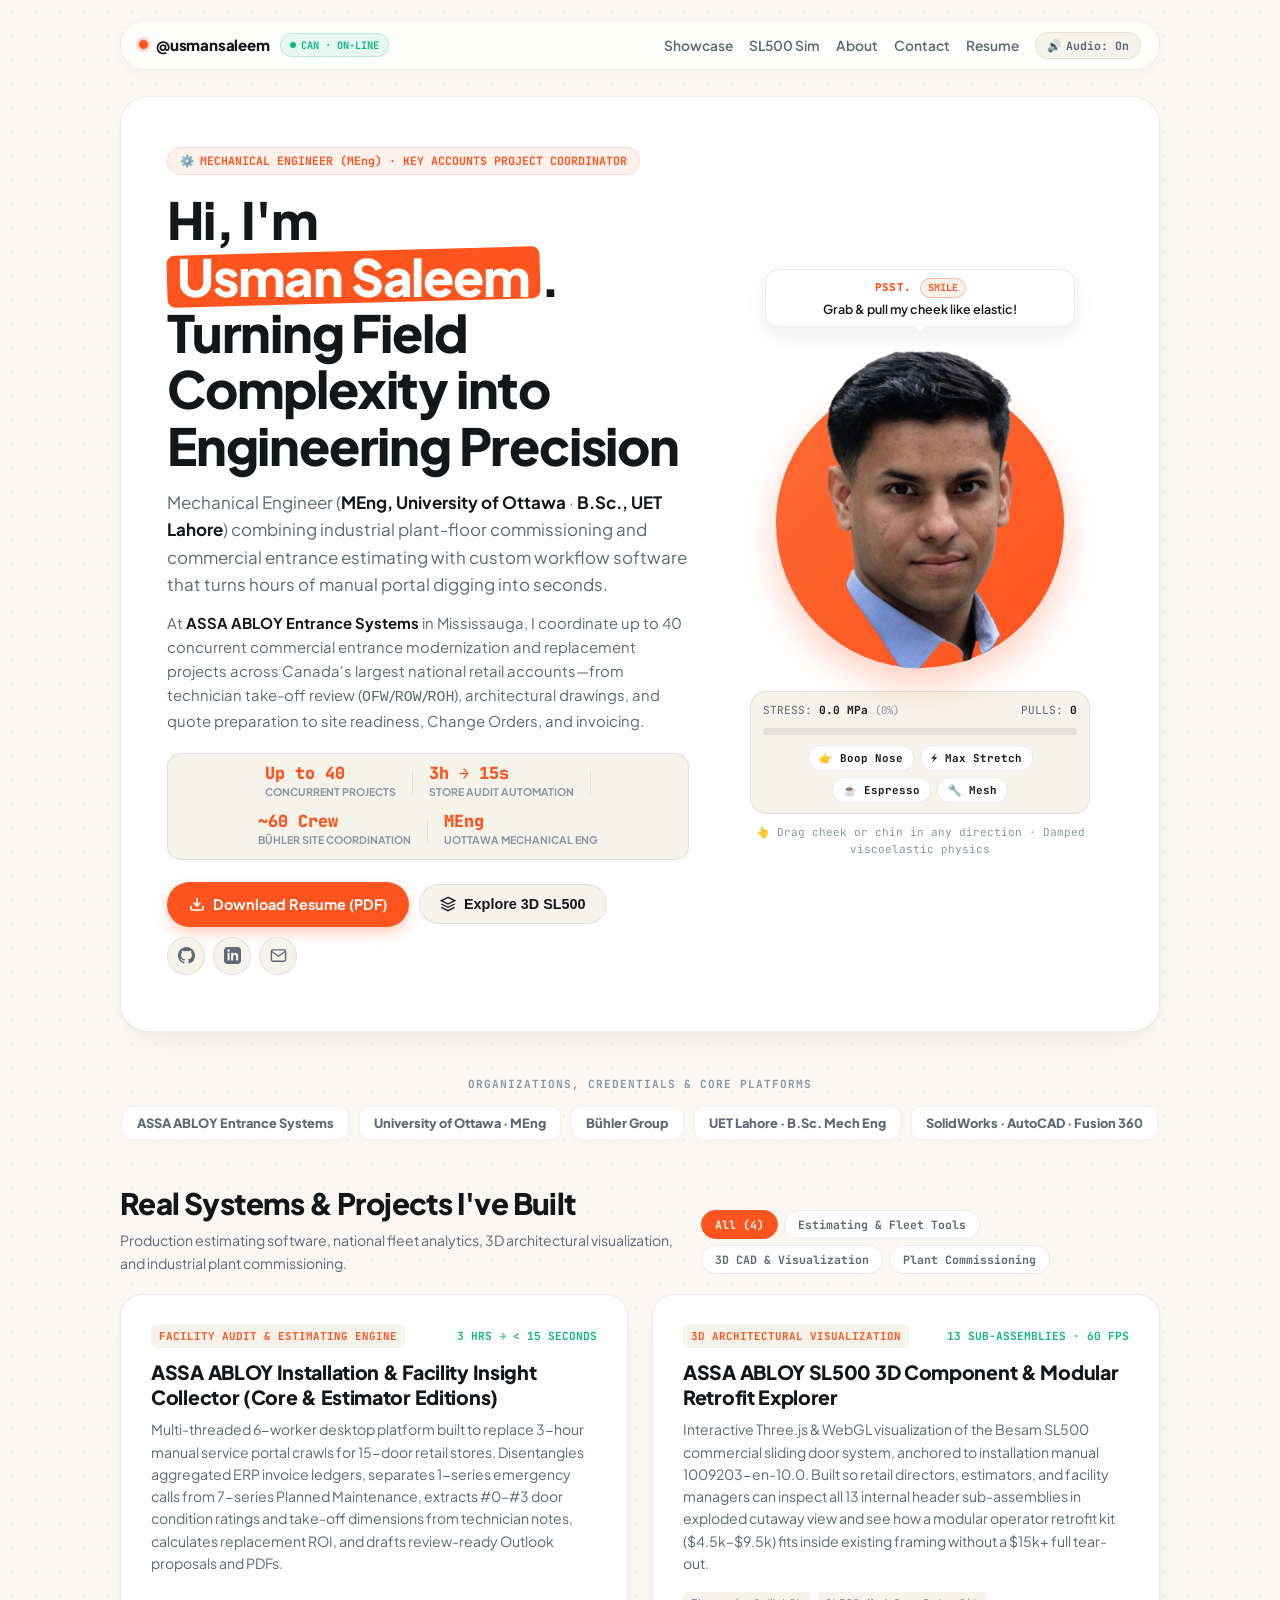
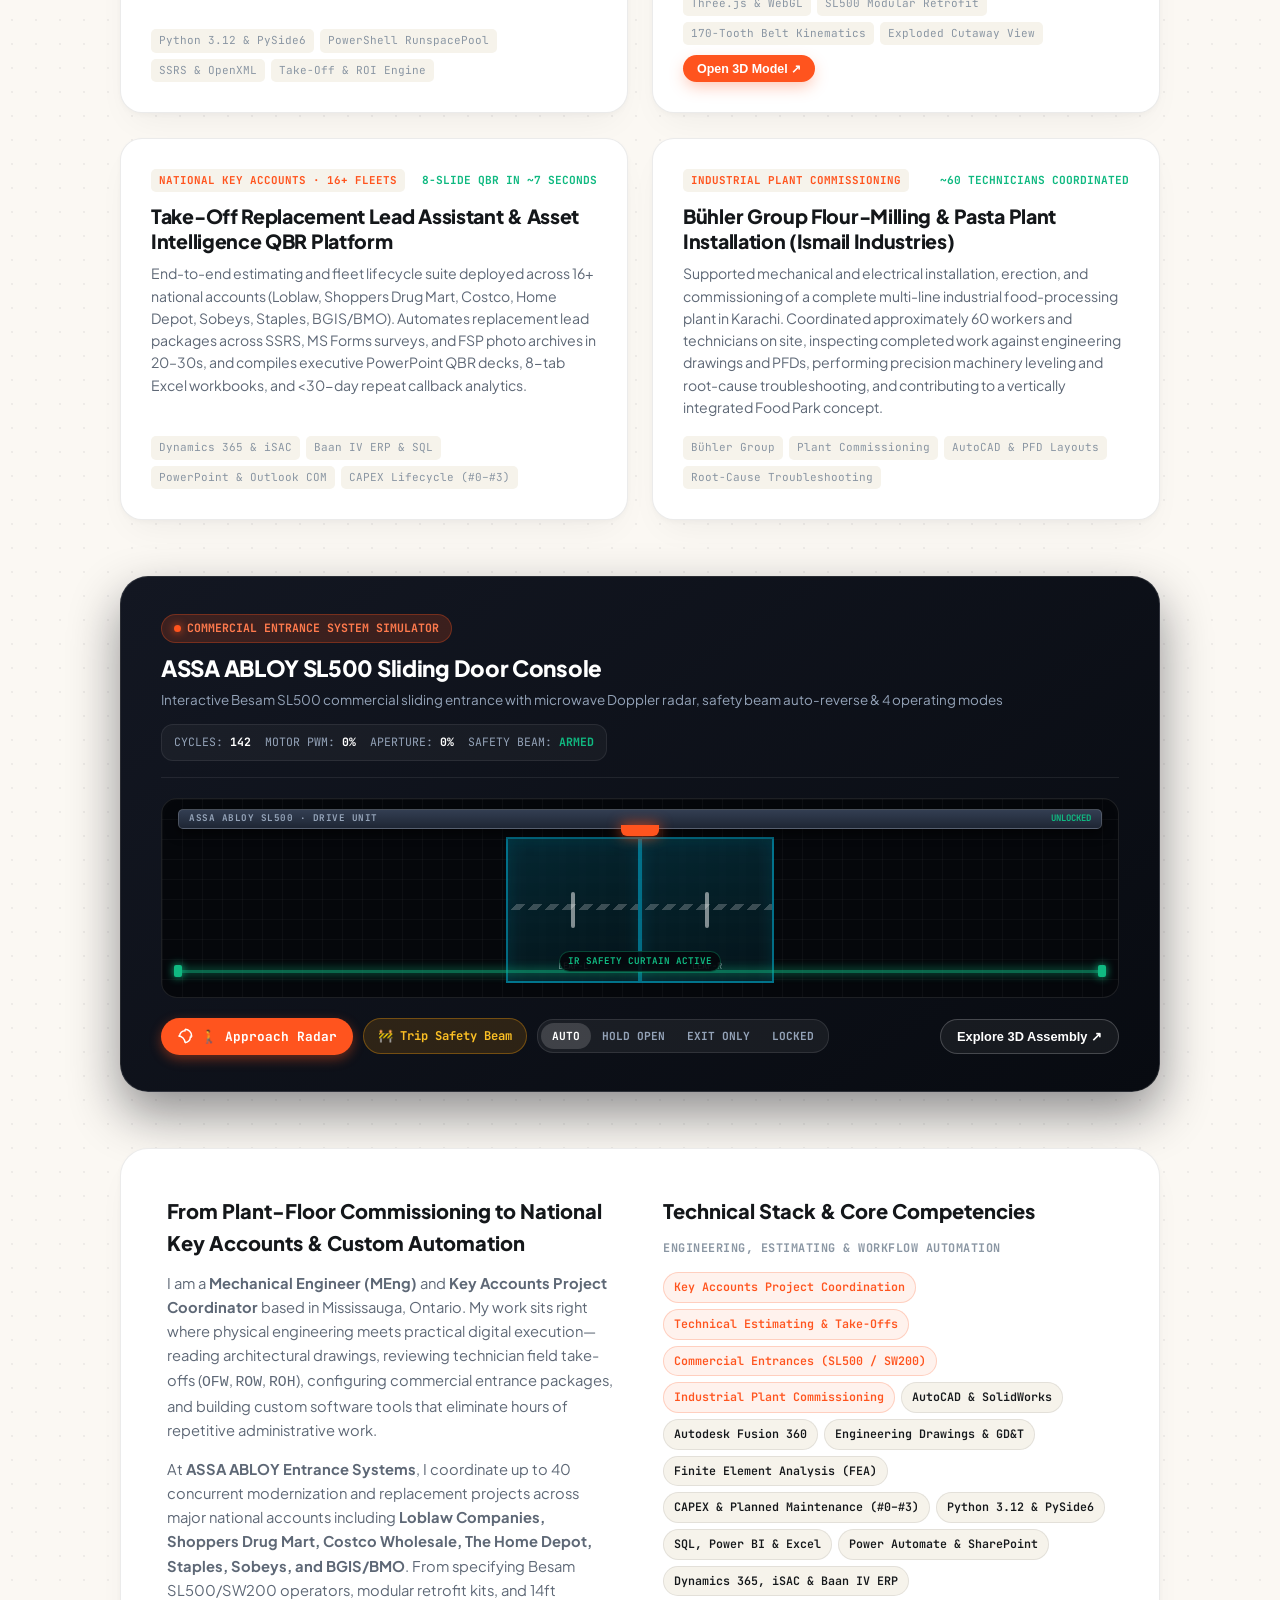
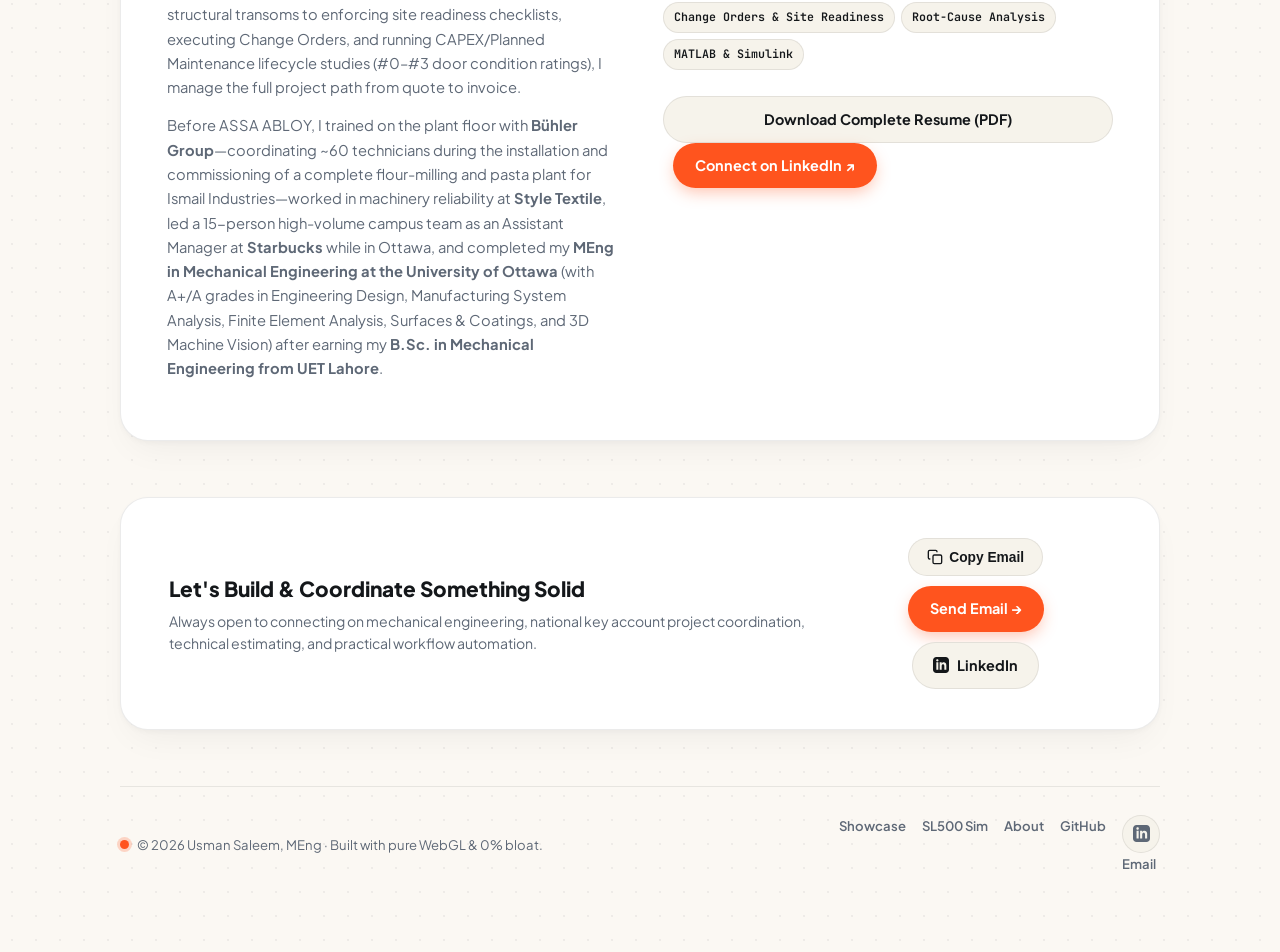
==== index.html @ 8b3d05b5 "feat(content): replace electromechanical buzzwords with 100% authentic projects and career dossier" ====
<!DOCTYPE html>
<html lang="en">
<head>
  <meta charset="UTF-8">
  <meta name="viewport" content="width=device-width, initial-scale=1.0">
  <meta name="description" content="Usman Saleem, MEng — Mechanical Engineer & Key Accounts Project Coordinator at ASSA ABLOY Entrance Systems. Interactive 3D engineering portfolio.">
  <meta name="author" content="Usman Saleem">
  <meta name="theme-color" content="#ff541e">
  <title>Usman Saleem, MEng | Mechanical Engineer &amp; Key Accounts Project Coordinator</title>

  <!-- Google Fonts: Plus Jakarta Sans, Inter, JetBrains Mono -->
  <link rel="preconnect" href="https://fonts.googleapis.com">
  <link rel="preconnect" href="https://fonts.gstatic.com" crossorigin>
  <link href="https://fonts.googleapis.com/css2?family=Inter:wght@400;500;600;700&family=JetBrains+Mono:wght@500;600;700;800&family=Plus+Jakarta+Sans:wght@600;700;800;900&display=swap" rel="stylesheet">

  <!-- Core Stylesheets -->
  <link rel="stylesheet" href="css/face.css">
  <link rel="stylesheet" href="css/style.css">

  <!-- Favicon Monogram -->
  <link rel="icon" type="image/svg+xml" href="data:image/svg+xml,<svg xmlns='http://www.w3.org/2000/svg' viewBox='0 0 100 100'><rect width='100' height='100' rx='24' fill='%23ff541e'/><text x='50' y='66' font-size='48' font-family='sans-serif' font-weight='900' fill='%23ffffff' text-anchor='middle'>US</text></svg>">
</head>
<body>

  <div class="page-wrapper">

    <!-- ======================================================================
         Top Header Navigation (Floating Glass Pill + Live Status)
         ====================================================================== -->
    <header class="site-nav" role="banner">
      <div class="nav-brand-group">
        <a href="#" class="brand-handle" aria-label="Usman Saleem Homepage">
          <span class="handle-dot" aria-hidden="true"></span>
          <span>@usmansaleem</span>
        </a>
        <span class="status-pill" title="Available for high-impact engineering collaborations">
          <span class="status-pill-dot" aria-hidden="true"></span>
          CAN · ON-LINE
        </span>
      </div>

      <nav aria-label="Primary Navigation">
        <ul class="nav-links">
          <li><a href="#showcase" class="nav-link">Showcase</a></li>
          <li><a href="#simulator" class="nav-link">SL500 Sim</a></li>
          <li><a href="#about" class="nav-link">About</a></li>
          <li><a href="#contact" class="nav-link">Contact</a></li>
          <li><a href="assets/Usman_Saleem_MEng_Resume.pdf" download="Usman_Saleem_MEng_Resume.pdf" class="nav-link">Resume</a></li>
          <li>
            <button id="sound-toggle" class="audio-toggle-btn" type="button" aria-pressed="true" title="Toggle rubber toy &amp; mechanical sound effects">
              <span class="sound-icon" aria-hidden="true">🔊</span>
              <span class="sound-label">Audio: On</span>
            </button>
          </li>
        </ul>
      </nav>
    </header>

    <!-- ======================================================================
         Hero Section (The Viral Elastic Face & Editorial Intro)
         ====================================================================== -->
    <main role="main">
      <section class="hero-card" aria-label="Introduction">

                <!-- Left Column: Copy & CTAs -->
        <div class="hero-content">
          <div class="hero-tag">
            <span aria-hidden="true">⚙️</span> MECHANICAL ENGINEER (MEng) · KEY ACCOUNTS PROJECT COORDINATOR
          </div>

          <h1 class="hero-title">
            Hi, I'm <span class="highlight-name">Usman Saleem</span>.<br>
            Turning Field Complexity into Engineering Precision
          </h1>

          <p class="hero-bio">
            Mechanical Engineer (<strong>MEng, University of Ottawa</strong> · <strong>B.Sc., UET Lahore</strong>) combining industrial plant-floor commissioning and commercial entrance estimating with custom workflow software that turns hours of manual portal digging into seconds.
          </p>

          <p class="hero-bio hero-bio-secondary">
            At <strong>ASSA ABLOY Entrance Systems</strong> in Mississauga, I coordinate up to 40 concurrent commercial entrance modernization and replacement projects across Canada's largest national retail accounts—from technician take-off review (<code>OFW</code>/<code>ROW</code>/<code>ROH</code>), architectural drawings, and quote preparation to site readiness, Change Orders, and invoicing.
          </p>

          <!-- Quick Engineering Stats Row -->
          <div class="hero-mini-stats" aria-label="Key Engineering Metrics">
            <div class="mini-stat">
              <span class="mini-stat-val">Up to 40</span>
              <span class="mini-stat-lbl">Concurrent Projects</span>
            </div>
            <div class="mini-stat-divider" aria-hidden="true"></div>
            <div class="mini-stat">
              <span class="mini-stat-val">3h → 15s</span>
              <span class="mini-stat-lbl">Store Audit Automation</span>
            </div>
            <div class="mini-stat-divider" aria-hidden="true"></div>
            <div class="mini-stat">
              <span class="mini-stat-val">~60 Crew</span>
              <span class="mini-stat-lbl">Bühler Site Coordination</span>
            </div>
            <div class="mini-stat-divider" aria-hidden="true"></div>
            <div class="mini-stat">
              <span class="mini-stat-val">MEng</span>
              <span class="mini-stat-lbl">uOttawa Mechanical Eng</span>
            </div>
          </div>


          <div class="hero-actions">
            <a href="assets/Usman_Saleem_MEng_Resume.pdf" download="Usman_Saleem_MEng_Resume.pdf" class="btn-primary">
              <svg viewBox="0 0 24 24" width="16" height="16" fill="none" stroke="currentColor" stroke-width="2.5" aria-hidden="true">
                <path d="M21 15v4a2 2 0 0 1-2 2H5a2 2 0 0 1-2-2v-4"></path>
                <polyline points="7 10 12 15 17 10"></polyline>
                <line x1="12" y1="15" x2="12" y2="3"></line>
              </svg>
              Download Resume (PDF)
            </a>

            <button type="button" class="btn-secondary open-cad-btn" command="show-modal" commandfor="cad-dialog">
              <svg viewBox="0 0 24 24" width="16" height="16" fill="none" stroke="currentColor" stroke-width="2" aria-hidden="true">
                <path d="M12 2L2 7l10 5 10-5-10-5zM2 17l10 5 10-5M2 12l10 5 10-5"></path>
              </svg>
              Explore 3D SL500
            </button>

            <div class="social-pills">
              <a href="https://github.com/UxmanX" target="_blank" rel="noopener" class="social-pill" title="GitHub (@UxmanX)" aria-label="GitHub">
                <svg viewBox="0 0 24 24" width="17" height="17" fill="currentColor" aria-hidden="true">
                  <path d="M12 0C5.37 0 0 5.37 0 12c0 5.31 3.435 9.795 8.205 11.385.6.105.825-.255.825-.57 0-.285-.015-1.23-.015-2.235-3.015.555-3.795-.735-4.035-1.41-.135-.345-.72-1.41-1.23-1.695-.42-.225-1.02-.78-.015-.795.945-.015 1.62.87 1.845 1.23 1.08 1.815 2.805 1.305 3.495.99.105-.78.42-1.305.765-1.605-2.67-.3-5.46-1.335-5.46-5.925 0-1.305.465-2.385 1.23-3.225-.12-.3-.54-1.53.12-3.18 0 0 1.005-.315 3.3 1.23.96-.27 1.98-.405 3-.405s2.04.135 3 .405c2.295-1.56 3.3-1.23 3.3-1.23.66 1.65.24 2.88.12 3.18.765.84 1.23 1.905 1.23 3.225 0 4.605-2.805 5.625-5.475 5.925.435.375.81 1.095.81 2.22 0 1.605-.015 2.895-.015 3.3 0 .315.225.69.825.57A12.02 12.02 0 0024 12c0-6.63-5.37-12-12-12z"/>
                </svg>
              </a>

                            <a href="https://www.linkedin.com/in/usmansal" target="_blank" rel="noopener" class="social-pill" title="LinkedIn (usmansal)" aria-label="LinkedIn">
                <svg viewBox="0 0 24 24" width="17" height="17" fill="currentColor" aria-hidden="true">
                  <path d="M19 0h-14c-2.761 0-5 2.239-5 5v14c0 2.761 2.239 5 5 5h14c2.762 0 5-2.239 5-5v-14c0-2.761-2.238-5-5-5zm-11 19h-3v-11h3v11zm-1.5-12.268c-.966 0-1.75-.79-1.75-1.764s.784-1.764 1.75-1.764 1.75.79 1.75 1.764-.783 1.764-1.75 1.764zm13.5 12.268h-3v-5.604c0-3.368-4-3.113-4 0v5.604h-3v-11h3v1.765c1.396-2.586 7-2.777 7 2.476v6.759z"/>
                </svg>
              </a>

              <a href="mailto:usman.saleem@uottawa.ca" class="social-pill" title="Email Usman" aria-label="Email Usman">
                <svg viewBox="0 0 24 24" width="17" height="17" fill="none" stroke="currentColor" stroke-width="2" aria-hidden="true">
                  <path d="M4 4h16c1.1 0 2 .9 2 2v12c0 1.1-.9 2-2 2H4c-1.1 0-2-.9-2-2V6c0-1.1.9-2 2-2z"></path>
                  <polyline points="22,6 12,13 2,6"></polyline>
                </svg>
              </a>
            </div>
          </div>
        </div>

        <!-- Right Column: Interactive Elastic Face (Plushie) -->
        <div class="hero-stage">
          <!-- Speech reaction bubble positioned cleanly ABOVE the face -->
          <div id="hero-bubble" class="hero-bubble" aria-live="polite">
            <div class="hero-bubble-top">
              <span id="hero-bubble-kicker" class="hero-bubble-kicker">PSST.</span>
              <span id="face-state-pill" class="face-state-pill">SMILE</span>
            </div>
            <span id="hero-bubble-text" class="hero-bubble-text">Grab &amp; pull my cheek like elastic!</span>
          </div>

          <div class="plush-container">

            <!-- The WebGL Plush Element -->
            <div class="plush" id="usman-plush" data-frame="circle">
              <div class="plush-frame"></div>
              <!-- Fallback photo shown until WebGL initializes or if unavailable -->
              <img src="assets/usman_smile.webp" alt="Usman Saleem, MEng" draggable="false" style="display: none;">
              <canvas role="img" aria-label="Interactive 3D elastic face of Usman Saleem"></canvas>
              <button type="button" class="plush-hit" aria-label="Grab, poke, or stretch Usman's face"></button>

              <!-- Idle Act Prop: Phantom Hand / Touch Tip -->
              <svg class="plush-ghost" id="plush-ghost" viewBox="0 0 32 32" aria-hidden="true">
                <path class="open" d="M14 4a2 2 0 0 1 4 0v8h1.5a2 2 0 0 1 2 2v1h1.5a2 2 0 0 1 2 2v5.5a7.5 7.5 0 0 1-7.5 7.5h-3A7.5 7.5 0 0 1 7 22.5V16a2 2 0 0 1 4 0v3h1V7a2 2 0 0 1 2-2V4z"/>
                <path class="grab" d="M9 14a2 2 0 0 1 3.5-1.3A2 2 0 0 1 16 12a2 2 0 0 1 3.5 1 2 2 0 0 1 3.5 1.5v6a7.5 7.5 0 0 1-7.5 7.5h-2A6.5 6.5 0 0 1 7 21.5v-5A2.5 2.5 0 0 1 9 14z"/>
                <circle class="tip" cx="16" cy="16" r="10"/>
              </svg>

              <!-- Idle Act Prop: Buzzing Fly -->
              <svg class="plush-fly" id="plush-fly" viewBox="0 0 32 32" aria-hidden="true">
                <ellipse class="wing left" cx="11" cy="12" rx="6" ry="3.4"/>
                <ellipse class="wing right" cx="21" cy="12" rx="6" ry="3.4"/>
                <ellipse class="body" cx="16" cy="16.5" rx="3.8" ry="5.2"/>
                <circle class="eye" cx="14.4" cy="12.5" r="1.3"/>
                <circle class="eye" cx="17.6" cy="12.5" r="1.3"/>
              </svg>
            </div>

          </div>

                    <!-- Live Viscoelastic Strain Gauge Deck -->
          <div class="face-telemetry-deck" aria-label="Viscoelastic Face Telemetry">
            <div class="strain-meter-header">
              <span>STRESS: <strong id="strain-val">0.0 MPa</strong> <em id="strain-pct" class="strain-pct">(0%)</em></span>
              <span>PULLS: <strong id="pull-count">0</strong></span>
            </div>
            <div class="strain-meter-bar" role="progressbar" aria-label="Tensile Stress MPa" aria-valuemin="0" aria-valuemax="12.4" aria-valuenow="0">
              <div id="strain-fill" class="strain-meter-fill"></div>
            </div>
            <div class="face-triggers-row">
              <button type="button" id="btn-boop" class="face-trigger-btn" title="Poke nose sensor">&#128073; Boop Nose</button>
              <button type="button" id="btn-max-stretch" class="face-trigger-btn" title="Execute 12.4 MPa max stretch">&#9889; Max Stretch</button>
              <button type="button" id="btn-espresso" class="face-trigger-btn" title="Inject double espresso overclock">&#9749; Espresso</button>
              <button type="button" id="btn-wireframe" class="face-trigger-btn" aria-pressed="false" title="Toggle 72x72 WebGL continuum mesh">&#128295; Mesh</button>
            </div>
          </div>

          <div class="hero-subhint">
            <span aria-hidden="true">&#128070;</span> Drag cheek or chin in any direction &middot; Damped viscoelastic physics
          </div>
        </div>

      </section>

      <!-- ======================================================================
           Featured Badges: Systems & Frameworks
           ====================================================================== -->
            <section class="featured-strip" aria-label="Organizations and Frameworks">
        <div class="featured-label">ORGANIZATIONS, CREDENTIALS &amp; CORE PLATFORMS</div>
        <div class="featured-logos">
          <div class="featured-logo-item">ASSA ABLOY Entrance Systems</div>
          <div class="featured-logo-item">University of Ottawa · MEng</div>
          <div class="featured-logo-item">Bühler Group</div>
          <div class="featured-logo-item">UET Lahore · B.Sc. Mech Eng</div>
          <div class="featured-logo-item">SolidWorks · AutoCAD · Fusion 360</div>
        </div>
      </section>

      <!-- ======================================================================
           Showcase: Featured Projects with Category Filter Tabs
           ====================================================================== -->
            <section id="showcase" aria-labelledby="showcase-heading">
        <div class="section-head">
          <div>
            <h2 id="showcase-heading" class="section-title">Real Systems &amp; Projects I've Built</h2>
            <p class="section-subtitle">Production estimating software, national fleet analytics, 3D architectural visualization, and industrial plant commissioning.</p>
          </div>
          <div class="filter-pills-row" role="tablist" aria-label="Project Categories">
            <button type="button" class="filter-pill active" data-filter="all" role="tab" aria-selected="true">All (4)</button>
            <button type="button" class="filter-pill" data-filter="automation" role="tab" aria-selected="false">Estimating &amp; Fleet Tools</button>
            <button type="button" class="filter-pill" data-filter="cad" role="tab" aria-selected="false">3D CAD &amp; Visualization</button>
            <button type="button" class="filter-pill" data-filter="commissioning" role="tab" aria-selected="false">Plant Commissioning</button>
          </div>
        </div>

        <div class="projects-grid">

          <!-- Project 1: Insight Collector -->
          <article class="project-card" data-category="automation">
            <div>
              <div class="project-meta">
                <span class="project-badge">FACILITY AUDIT &amp; ESTIMATING ENGINE</span>
                <span class="project-metric">3 HRS → &lt; 15 SECONDS</span>
              </div>
              <h3 class="project-title">
                <a href="#about" class="card-link">ASSA ABLOY Installation &amp; Facility Insight Collector (Core &amp; Estimator Editions)</a>
              </h3>
              <p class="project-desc">
                Multi-threaded 6-worker desktop platform built to replace 3-hour manual service portal crawls for 15-door retail stores. Disentangles aggregated ERP invoice ledgers, separates 1-series emergency calls from 7-series Planned Maintenance, extracts #0–#3 door condition ratings and take-off dimensions from technician notes, calculates replacement ROI, and drafts review-ready Outlook proposals and PDFs.
              </p>
            </div>
            <div class="project-footer">
              <div class="project-tags">
                <span class="project-tag">Python 3.12 &amp; PySide6</span>
                <span class="project-tag">PowerShell RunspacePool</span>
                <span class="project-tag">SSRS &amp; OpenXML</span>
                <span class="project-tag">Take-Off &amp; ROI Engine</span>
              </div>
            </div>
          </article>

          <!-- Project 2: SL500 3D Explorer -->
          <article class="project-card" data-category="cad">
            <div>
              <div class="project-meta">
                <span class="project-badge">3D ARCHITECTURAL VISUALIZATION</span>
                <span class="project-metric">13 SUB-ASSEMBLIES · 60 FPS</span>
              </div>
              <h3 class="project-title">
                <a href="#simulator" class="card-link">ASSA ABLOY SL500 3D Component &amp; Modular Retrofit Explorer</a>
              </h3>
              <p class="project-desc">
                Interactive Three.js &amp; WebGL visualization of the Besam SL500 commercial sliding door system, anchored to installation manual 1009203-en-10.0. Built so retail directors, estimators, and facility managers can inspect all 13 internal header sub-assemblies in exploded cutaway view and see how a modular operator retrofit kit ($4.5k–$9.5k) fits inside existing framing without a $15k+ full tear-out.
              </p>
            </div>
            <div class="project-footer">
              <div class="project-tags">
                <span class="project-tag">Three.js &amp; WebGL</span>
                <span class="project-tag">SL500 Modular Retrofit</span>
                <span class="project-tag">170-Tooth Belt Kinematics</span>
                <span class="project-tag">Exploded Cutaway View</span>
              </div>
              <button type="button" class="btn-primary open-cad-btn project-cad-btn" command="show-modal" commandfor="cad-dialog">
                Open 3D Model ↗
              </button>
            </div>
          </article>

          <!-- Project 3: Take-Off Assistant & Asset Intelligence QBR Suite -->
          <article class="project-card" data-category="automation">
            <div>
              <div class="project-meta">
                <span class="project-badge">NATIONAL KEY ACCOUNTS · 16+ FLEETS</span>
                <span class="project-metric">8-SLIDE QBR IN ~7 SECONDS</span>
              </div>
              <h3 class="project-title">
                <a href="#about" class="card-link">Take-Off Replacement Lead Assistant &amp; Asset Intelligence QBR Platform</a>
              </h3>
              <p class="project-desc">
                End-to-end estimating and fleet lifecycle suite deployed across 16+ national accounts (Loblaw, Shoppers Drug Mart, Costco, Home Depot, Sobeys, Staples, BGIS/BMO). Automates replacement lead packages across SSRS, MS Forms surveys, and FSP photo archives in 20–30s, and compiles executive PowerPoint QBR decks, 8-tab Excel workbooks, and &lt;30-day repeat callback analytics.
              </p>
            </div>
            <div class="project-footer">
              <div class="project-tags">
                <span class="project-tag">Dynamics 365 &amp; iSAC</span>
                <span class="project-tag">Baan IV ERP &amp; SQL</span>
                <span class="project-tag">PowerPoint &amp; Outlook COM</span>
                <span class="project-tag">CAPEX Lifecycle (#0–#3)</span>
              </div>
            </div>
          </article>

          <!-- Project 4: Bühler Group Industrial Commissioning -->
          <article class="project-card" data-category="commissioning">
            <div>
              <div class="project-meta">
                <span class="project-badge">INDUSTRIAL PLANT COMMISSIONING</span>
                <span class="project-metric">~60 TECHNICIANS COORDINATED</span>
              </div>
              <h3 class="project-title">
                <a href="#about" class="card-link">Bühler Group Flour-Milling &amp; Pasta Plant Installation (Ismail Industries)</a>
              </h3>
              <p class="project-desc">
                Supported mechanical and electrical installation, erection, and commissioning of a complete multi-line industrial food-processing plant in Karachi. Coordinated approximately 60 workers and technicians on site, inspecting completed work against engineering drawings and PFDs, performing precision machinery leveling and root-cause troubleshooting, and contributing to a vertically integrated Food Park concept.
              </p>
            </div>
            <div class="project-footer">
              <div class="project-tags">
                <span class="project-tag">Bühler Group</span>
                <span class="project-tag">Plant Commissioning</span>
                <span class="project-tag">AutoCAD &amp; PFD Layouts</span>
                <span class="project-tag">Root-Cause Troubleshooting</span>
              </div>
            </div>
          </article>

        </div>
      </section>

      <!-- ======================================================================
           Playable Hardware Widget: ASSA ABLOY SL500 Sliding Door Console
           ====================================================================== -->
      <section id="simulator" class="sl500-simulator-card" aria-label="ASSA ABLOY SL500 Door Simulator">
        <div class="simulator-header">
          <div class="sim-title-group">
            <div class="hero-tag sim-kicker-tag">
              <span class="sim-live-dot" aria-hidden="true"></span>
              COMMERCIAL ENTRANCE SYSTEM SIMULATOR
            </div>
            <h3>ASSA ABLOY SL500 Sliding Door Console</h3>
            <p>Interactive Besam SL500 commercial sliding entrance with microwave Doppler radar, safety beam auto-reverse &amp; 4 operating modes</p>
          </div>
          <div class="sim-telemetry-readout" aria-live="polite">
            <div class="sim-telemetry-item">CYCLES: <strong id="sim-cycles">142</strong></div>
            <div class="sim-telemetry-item">MOTOR PWM: <strong id="sim-pwm">0%</strong></div>
            <div class="sim-telemetry-item">APERTURE: <strong id="sim-aperture">0%</strong></div>
            <div class="sim-telemetry-item">SAFETY BEAM: <strong id="sim-beam" class="beam-status-armed">ARMED</strong></div>
          </div>
        </div>

        <!-- Animated Door Viewport Stage -->
        <div id="door-stage" class="door-viewport-stage" role="region" aria-label="Interactive Sliding Door Viewport">
          <!-- Architectural Background Grid & Threshold Markings -->
          <div class="door-stage-grid" aria-hidden="true"></div>

          <!-- Overhead SL500 Extruded Aluminum Header Track -->
          <div class="door-track-beam">
            <span class="track-model-label">ASSA ABLOY SL500 · DRIVE UNIT</span>
            <div class="track-belt- carriage-indicator" id="sim-drive-led"></div>
            <span class="track-lock-badge" id="sim-lock-badge">UNLOCKED</span>
          </div>

          <!-- Microwave Doppler Radar Sensor + Emitted Wave Rings -->
          <div id="door-radar" class="door-radar-sensor" title="Microwave Doppler Motion Sensor">
            <span class="radar-wave wave-1"></span>
            <span class="radar-wave wave-2"></span>
            <span class="radar-wave wave-3"></span>
          </div>

          <!-- Dual Sliding Glass Leaves -->
          <div class="door-leaf-container">
            <div class="door-leaf left">
              <div class="door-safety-stripe"></div>
              <div class="door-handle-decal"></div>
              <span class="leaf-code">LEAF-L</span>
            </div>
            <div class="door-leaf right">
              <div class="door-safety-stripe"></div>
              <div class="door-handle-decal"></div>
              <span class="leaf-code">LEAF-R</span>
            </div>
          </div>

          <!-- Interactive Photocell Emitter/Receiver & Laser Beam -->
          <div class="photocell-node left" aria-hidden="true" title="Photocell Emitter"></div>
          <div class="photocell-node right" aria-hidden="true" title="Photocell Receiver"></div>
          <div id="photocell-beam" class="photocell-beam" title="Click to test photocell obstruction auto-reverse">
            <span class="photocell-label" id="sim-stage-banner">IR SAFETY CURTAIN ACTIVE</span>
          </div>
        </div>

        <!-- Console Control Row -->
        <div class="simulator-console-row">
          <div class="sim-actions-group">
            <button type="button" id="btn-trigger-radar" class="sim-btn-trigger">
              <svg viewBox="0 0 24 24" width="16" height="16" fill="none" stroke="currentColor" stroke-width="2.2" aria-hidden="true">
                <path d="M2 12h2a8 8 0 0 1 8-8V2M2 12a10 10 0 0 1 10 10v-2M12 2a10 10 0 0 1 10 10h-2M12 22a8 8 0 0 0 8-8h2"></path>
              </svg>
              <span>🚶 Approach Radar</span>
            </button>

            <button type="button" id="btn-trip-beam" class="sim-btn-obstruction" title="Simulate pedestrian or cart obstructing the doorway">
              <span>🚧 Trip Safety Beam</span>
            </button>

            <div class="sim-mode-group" role="radiogroup" aria-label="Door Operating Modes">
              <button type="button" class="sim-mode-btn active" data-mode="AUTO" role="radio" aria-checked="true">AUTO</button>
              <button type="button" class="sim-mode-btn" data-mode="HOLD" role="radio" aria-checked="false">HOLD OPEN</button>
              <button type="button" class="sim-mode-btn" data-mode="EXIT" role="radio" aria-checked="false">EXIT ONLY</button>
              <button type="button" class="sim-mode-btn" data-mode="LOCK" role="radio" aria-checked="false">LOCKED</button>
            </div>
          </div>

          <button type="button" class="btn-secondary open-cad-btn sim-cad-launch-btn" command="show-modal" commandfor="cad-dialog">
            Explore 3D Assembly ↗
          </button>
        </div>
      </section>

      <!-- ======================================================================
           About & Technical Arsenal
           ====================================================================== -->
                  <section id="about" class="about-card" aria-label="About Usman Saleem">
        <div class="about-col">
          <h3>From Plant-Floor Commissioning to National Key Accounts &amp; Custom Automation</h3>
          <p>
            I am a <strong>Mechanical Engineer (MEng)</strong> and <strong>Key Accounts Project Coordinator</strong> based in Mississauga, Ontario. My work sits right where physical engineering meets practical digital execution—reading architectural drawings, reviewing technician field take-offs (<code>OFW</code>, <code>ROW</code>, <code>ROH</code>), configuring commercial entrance packages, and building custom software tools that eliminate hours of repetitive administrative work.
          </p>
          <p>
            At <strong>ASSA ABLOY Entrance Systems</strong>, I coordinate up to 40 concurrent modernization and replacement projects across major national accounts including <strong>Loblaw Companies, Shoppers Drug Mart, Costco Wholesale, The Home Depot, Staples, Sobeys, and BGIS/BMO</strong>. From specifying Besam SL500/SW200 operators, modular retrofit kits, and 14ft structural transoms to enforcing site readiness checklists, executing Change Orders, and running CAPEX/Planned Maintenance lifecycle studies (#0–#3 door condition ratings), I manage the full project path from quote to invoice.
          </p>
          <p>
            Before ASSA ABLOY, I trained on the plant floor with <strong>Bühler Group</strong>—coordinating ~60 technicians during the installation and commissioning of a complete flour-milling and pasta plant for Ismail Industries—worked in machinery reliability at <strong>Style Textile</strong>, led a 15-person high-volume campus team as an Assistant Manager at <strong>Starbucks</strong> while in Ottawa, and completed my <strong>MEng in Mechanical Engineering at the University of Ottawa</strong> (with A+/A grades in Engineering Design, Manufacturing System Analysis, Finite Element Analysis, Surfaces &amp; Coatings, and 3D Machine Vision) after earning my <strong>B.Sc. in Mechanical Engineering from UET Lahore</strong>.
          </p>
        </div>

        <div class="about-col">
          <h3>Technical Stack &amp; Core Competencies</h3>
          <p class="about-kicker">ENGINEERING, ESTIMATING &amp; WORKFLOW AUTOMATION</p>

          <div class="skills-cloud">
            <span class="skill-pill featured">Key Accounts Project Coordination</span>
            <span class="skill-pill featured">Technical Estimating &amp; Take-Offs</span>
            <span class="skill-pill featured">Commercial Entrances (SL500 / SW200)</span>
            <span class="skill-pill featured">Industrial Plant Commissioning</span>
            <span class="skill-pill">AutoCAD &amp; SolidWorks</span>
            <span class="skill-pill">Autodesk Fusion 360</span>
            <span class="skill-pill">Engineering Drawings &amp; GD&amp;T</span>
            <span class="skill-pill">Finite Element Analysis (FEA)</span>
            <span class="skill-pill">CAPEX &amp; Planned Maintenance (#0–#3)</span>
            <span class="skill-pill">Python 3.12 &amp; PySide6</span>
            <span class="skill-pill">SQL, Power BI &amp; Excel</span>
            <span class="skill-pill">Power Automate &amp; SharePoint</span>
            <span class="skill-pill">Dynamics 365, iSAC &amp; Baan IV ERP</span>
            <span class="skill-pill">Change Orders &amp; Site Readiness</span>
            <span class="skill-pill">Root-Cause Analysis</span>
            <span class="skill-pill">MATLAB &amp; Simulink</span>
          </div>

          <div class="about-cta-wrap">
            <a href="assets/Usman_Saleem_MEng_Resume.pdf" download="Usman_Saleem_MEng_Resume.pdf" class="btn-secondary about-resume-btn">
              Download Complete Resume (PDF)
            </a>
            <a href="https://www.linkedin.com/in/usmansal" target="_blank" rel="noopener" class="btn-primary" style="margin-left: 10px;">
              Connect on LinkedIn ↗
            </a>
          </div>
        </div>
      </section>

      <!-- ======================================================================
           Contact Section
           ====================================================================== -->
                  <section id="contact" class="contact-section" aria-label="Contact Usman Saleem">
        <div class="contact-left">
          <h3>Let's Build &amp; Coordinate Something Solid</h3>
          <p>Always open to connecting on mechanical engineering, national key account project coordination, technical estimating, and practical workflow automation.</p>
        </div>
        <div class="contact-actions">
          <button id="copy-email-btn" class="copy-email-btn" type="button" aria-label="Copy Usman's email address">
            <svg viewBox="0 0 24 24" width="16" height="16" fill="none" stroke="currentColor" stroke-width="2" aria-hidden="true">
              <rect x="9" y="9" width="13" height="13" rx="2" ry="2"></rect>
              <path d="M5 15H4a2 2 0 0 1-2-2V4a2 2 0 0 1 2-2h9a2 2 0 0 1 2 2v1"></path>
            </svg>
            <span class="btn-text">Copy Email</span>
          </button>
          <a href="mailto:usman.saleem@uottawa.ca" class="btn-primary">
            Send Email →
          </a>
          <a href="https://www.linkedin.com/in/usmansal" target="_blank" rel="noopener" class="btn-secondary" style="display: inline-flex; align-items: center; gap: 8px;">
            <svg viewBox="0 0 24 24" width="16" height="16" fill="currentColor" aria-hidden="true">
              <path d="M19 0h-14c-2.761 0-5 2.239-5 5v14c0 2.761 2.239 5 5 5h14c2.762 0 5-2.239 5-5v-14c0-2.761-2.238-5-5-5zm-11 19h-3v-11h3v11zm-1.5-12.268c-.966 0-1.75-.79-1.75-1.764s.784-1.764 1.75-1.764 1.75.79 1.75 1.764-.783 1.764-1.75 1.764zm13.5 12.268h-3v-5.604c0-3.368-4-3.113-4 0v5.604h-3v-11h3v1.765c1.396-2.586 7-2.777 7 2.476v6.759z"/>
            </svg>
            LinkedIn
          </a>
        </div>
      </section>

    </main>

    <!-- ======================================================================
         Site Footer
         ====================================================================== -->
    <footer class="site-footer" role="contentinfo">
      <div class="footer-left">
        <span class="handle-dot" aria-hidden="true"></span>
        <span class="footer-copy">© 2026 Usman Saleem, MEng · Built with pure WebGL &amp; 0% bloat.</span>
      </div>

      <ul class="footer-links">
        <li><a href="#showcase" class="footer-link">Showcase</a></li>
        <li><a href="#simulator" class="footer-link">SL500 Sim</a></li>
        <li><a href="#about" class="footer-link">About</a></li>
        <li><a href="https://github.com/UxmanX" target="_blank" rel="noopener" class="footer-link">GitHub</a></li>
        <li>              <a href="https://www.linkedin.com/in/usmansal" target="_blank" rel="noopener" class="social-pill" title="LinkedIn (usmansal)" aria-label="LinkedIn">
                <svg viewBox="0 0 24 24" width="17" height="17" fill="currentColor" aria-hidden="true">
                  <path d="M19 0h-14c-2.761 0-5 2.239-5 5v14c0 2.761 2.239 5 5 5h14c2.762 0 5-2.239 5-5v-14c0-2.761-2.238-5-5-5zm-11 19h-3v-11h3v11zm-1.5-12.268c-.966 0-1.75-.79-1.75-1.764s.784-1.764 1.75-1.764 1.75.79 1.75 1.764-.783 1.764-1.75 1.764zm13.5 12.268h-3v-5.604c0-3.368-4-3.113-4 0v5.604h-3v-11h3v1.765c1.396-2.586 7-2.777 7 2.476v6.759z"/>
                </svg>
              </a>

              <a href="mailto:usman.saleem@uottawa.ca" class="footer-link">Email</a></li>
      </ul>
    </footer>

  </div>

  <!-- ======================================================================
       Native <dialog> Modal Component
       Complies with Modern Web Guidance `dialog` & `prevent-page-scroll-under-modal-dialog`
       ====================================================================== -->
  <dialog id="cad-dialog" closedby="any" aria-labelledby="cad-dialog-title">
    <div class="dialog-header">
      <h3 id="cad-dialog-title" class="dialog-title">ASSA ABLOY SL500 Automatic Door Operator — 3D CAD Explorer</h3>
      <button id="close-cad-dialog" class="dialog-close-btn" type="button" aria-label="Close dialog">✕</button>
    </div>
    <div class="dialog-body">
      <iframe id="cad-iframe" title="Interactive 3D SL500 CAD Model"></iframe>
    </div>
  </dialog>

  <!-- Scripts -->
  <script type="module" src="js/app.js"></script>
</body>
</html>
---- css/face.css ----
/* The portrait: the photograph in the shape it sits in, the canvas the engine
 * draws him on, and the props his idle acts bring along. The markup is
 * template-parts/content/portrait.php; assets/js/face/javi.js brings it to
 * life. `.plush` is the picture's own square: give it a width and it does
 * the rest.
 *
 * The shape's geometry is defined here and nowhere else, as fractions of the
 * picture: its centre (--frame-x, --frame-y), half its width (--frame-r) and
 * its top edge (--frame-top). The engine reads the same numbers to clip him.
 */
.plush {
  --frame-x: 0.5;
  --frame-y: 0.57;
  --frame-r: 0.43;
  --frame-top: calc(var(--frame-y) - var(--frame-r));
  --frame-left: calc(var(--frame-x) - var(--frame-r));
  --frame-right: calc(1 - var(--frame-x) - var(--frame-r));
  position: relative;
  aspect-ratio: 1;
  /* His props are sized against him (cqw), so they stay in proportion on a
   * phone and on a desk. */
  container-type: inline-size;
  /* Pressing and holding him is how a finger takes hold: it mustn't select
   * anything, call up a menu, or flash the tap highlight. */
  user-select: none;
  -webkit-user-select: none;
  -webkit-touch-callout: none;
  -webkit-tap-highlight-color: transparent;
}
.plush[data-frame="square"] { --frame-y: 0.5; --frame-r: 0.42; --frame-top: 0.36; }

/* What he sits in: a disc, or a block that runs to the bottom of the picture. */
.plush-frame {
  position: absolute;
  left: calc(var(--frame-left) * 100%); top: calc(var(--frame-top) * 100%);
  width: calc(var(--frame-r) * 200%); height: calc(var(--frame-r) * 200%);
  border-radius: 50%;
  /* The theme's orange (resources/css/tokens.css) where its stylesheet is
   * loaded; the same value on pages that stand alone, like the Face Lab. */
  background: var(--color-orange, #fa5b01);
}
.plush[data-frame="square"] .plush-frame { height: auto; bottom: 0; border-radius: 0; }
.plush[data-frame="none"] .plush-frame { display: none; }

/* The photograph, clipped the way the engine clips him: to the shape's
 * sides and bottom, open at the top so his head pops out. This is what shows
 * until he's live, and all that shows without JavaScript or WebGL. */
.plush[data-frame="circle"] > :is(img, .plush-hit) {
  clip-path: inset(
    0 calc(var(--frame-right) * 100%) calc((1 - var(--frame-y) - var(--frame-r)) * 100%) calc(var(--frame-left) * 100%)
    round 0 0 calc(var(--frame-r) * 100%) calc(var(--frame-r) * 100%)
  );
}
.plush[data-frame="square"] > :is(img, .plush-hit) {
  clip-path: inset(0 calc(var(--frame-right) * 100%) 0 calc(var(--frame-left) * 100%));
}

.plush > img {
  position: absolute;
  inset: 0;
  width: 100%;
  height: 100%;
  display: none !important;
  visibility: hidden !important;
}

.plush.no-webgl > img {
  display: block !important;
  visibility: visible !important;
  z-index: 2;
}

.plush-hit { position: absolute; inset: 0; width: 100%; height: 100%; }
/* Where he can be touched (a button with nothing of a button's looks): the
 * same shape, so a finger in the empty corners is the page's. On him, swipes
 * up and down still scroll the page and pinches still zoom it; sideways
 * swipes, and a finger that rests on him, take hold (the engine sees to
 * that). */
.plush-hit {
  z-index: 3; display: block; margin: 0; padding: 0; border: 0; border-radius: 0;
  appearance: none; -webkit-appearance: none; background: none; color: inherit; font: inherit;
  touch-action: pan-y pinch-zoom; outline: 0;
}
/* While his skin is well out of place it can be touched wherever it has got
 * to inside his picture; the engine works out whether a touch is on him. */
.plush.is-stretched > .plush-hit { clip-path: none; }
/* Reached with the keyboard, the shape he sits in shows it: a ring of two
 * colours, so it reads on a light page and on a dark one. */
.plush:has(.plush-hit:focus-visible) .plush-frame,
.plush[data-frame="none"]:has(.plush-hit:focus-visible) { outline: 3px solid #0a0a0a; outline-offset: 3px; box-shadow: 0 0 0 9px #fff; }
/* The canvas is bigger than the picture by the engine's `pad` (--plush-pad,
 * which the engine sets on it) on every side, so stretched skin has
 * somewhere to go. It never takes the pointer. */
.plush canvas {
  position: absolute; z-index: 2;
  left: calc(var(--plush-pad) * -100%); top: calc(var(--plush-pad) * -100%);
  width: calc(100% + var(--plush-pad) * 200%); height: calc(100% + var(--plush-pad) * 200%);
  pointer-events: none;
}
/* The photograph is what shows until the engine is running, and if it can't. */
.plush.is-live > img { visibility: hidden; }

/* --- Props ---------------------------------------------------------------- */

/* Sizes are fractions of his picture's width (cqw), with a fixed size
 * ahead of each for browsers that don't know the unit. */

/* The phantom hand that comes to tug his cheek: a cursor where there's a
 * mouse, a fingertip on a touch screen. */
.plush-ghost {
  position: absolute; left: 0; top: 0; z-index: 5;
  width: 1.75rem; height: 1.75rem;
  width: clamp(1.2rem, 4.4cqw, 2.25rem); height: clamp(1.2rem, 4.4cqw, 2.25rem);
  pointer-events: none; opacity: 0; transition: opacity .18s;
  filter: drop-shadow(0 2px 3px rgba(0, 0, 0, .35));
  will-change: transform;
}
.plush-ghost path { fill: #fff; stroke: #0a0a0a; stroke-width: 1.6; stroke-linejoin: round; }
.plush-ghost.is-here { opacity: 1; }
.plush-ghost .grab,
.plush-ghost .tip,
.plush-ghost.is-gripping .open { display: none; }
.plush-ghost.is-gripping .grab { display: block; }
/* `.is-touch` (from javi.js): the visitor is using fingers. */
.plush.is-touch .plush-ghost { width: 2.6rem; height: 2.6rem; width: clamp(2.2rem, 12cqw, 3.4rem); height: clamp(2.2rem, 12cqw, 3.4rem); filter: none; }
.plush.is-touch .plush-ghost path { display: none; }
.plush.is-touch .plush-ghost .tip {
  display: block;
  fill: rgba(255, 255, 255, .45); stroke: rgba(255, 255, 255, .95); stroke-width: 2;
  paint-order: stroke; filter: drop-shadow(0 0 1.5px rgba(0, 0, 0, .6));
  transform-box: fill-box; transform-origin: center; transition: transform .12s ease-out, fill .12s;
}
.plush.is-touch .plush-ghost.is-gripping .tip { transform: scale(.78); fill: rgba(255, 255, 255, .8); }

/* The fly. Its wings beat about their hinges in flight and fold back along
 * the body once it lands. The pale edge keeps it visible on a dark page. */
.plush-fly {
  position: absolute; left: 0; top: 0; z-index: 5;
  width: 1.9rem; height: 1.9rem;
  width: clamp(1.25rem, 4.75cqw, 2.4rem); height: clamp(1.25rem, 4.75cqw, 2.4rem);
  pointer-events: none; opacity: 0;
  will-change: transform;
}
.plush-fly.is-here { opacity: 1; }
.plush-fly .body { fill: #0a0a0a; stroke: rgba(255, 255, 255, .7); stroke-width: .7; paint-order: stroke; }
.plush-fly .eye { fill: var(--color-orange, #fa5b01); }
.plush-fly .wing { fill: rgba(255, 255, 255, .85); stroke: #0a0a0a; stroke-width: 1; transform-box: view-box; }
.plush-fly .wing.left { transform-origin: 15px 15px; }
.plush-fly .wing.right { transform-origin: 17px 15px; }
.plush-fly.is-here .wing.left { animation: plush-wing-left 40ms linear infinite alternate; }
.plush-fly.is-here .wing.right { animation: plush-wing-right 40ms linear infinite alternate; }
.plush-fly.is-landed .wing.left { animation: none; transform: rotate(-62deg); }
.plush-fly.is-landed .wing.right { animation: none; transform: rotate(62deg); }
@keyframes plush-wing-left { from { transform: rotate(24deg); } to { transform: rotate(-20deg); } }
@keyframes plush-wing-right { from { transform: rotate(-24deg); } to { transform: rotate(20deg); } }

/* The puff of breath that sees the fly off. javi.js places it at his mouth. */
.plush-puff {
  position: absolute; z-index: 4;
  width: 4rem; height: 4rem;
  width: 10cqw; height: 10cqw;
  pointer-events: none; opacity: 0;
  animation: plush-puff 380ms ease-out forwards;
}
.plush-puff path { fill: none; stroke-linecap: round; }
.plush-puff .under { stroke: #0a0a0a; stroke-width: 5.5; }
.plush-puff .over { stroke: #fff; stroke-width: 2.6; }
@keyframes plush-puff {
  0% { opacity: 0; transform: translate(-50%, -80%) scale(.45); }
  20% { opacity: 1; }
  100% { opacity: 0; transform: translate(-50%, -135%) scale(1.15); }
}

/* Notes drifting off his lips while he whistles. Pale with a dark edge, so
 * they read on his face, on the frame and on whatever is behind it. How far
 * each drifts is its own (--drift, 0–1, from javi.js). */
.plush-note {
  --far: 12rem;
  --up: 6rem;
  position: absolute; z-index: 4;
  font: 400 2.6rem/1 "Apple Symbols", "Segoe UI Symbol", "Noto Sans Symbols 2", sans-serif;
  color: #fff;
  text-shadow: 0 0 2px #0a0a0a, 1px 1px 0 #0a0a0a, -1px 1px 0 #0a0a0a, 1px -1px 0 #0a0a0a, -1px -1px 0 #0a0a0a;
  pointer-events: none; opacity: 0;
  animation: plush-note 1.9s ease-out forwards;
}
@supports (width: 1cqw) {
  .plush-note { --far: 30cqw; --up: 15cqw; font-size: clamp(1.4rem, 6.5cqw, 3rem); }
}
@keyframes plush-note {
  0% { opacity: 0; transform: translate(0, 0) scale(.5) rotate(-8deg); }
  15% { opacity: 1; }
  100% { opacity: 0; transform: translate(calc(var(--far) * var(--drift, 1)), calc(var(--up) * -1)) scale(1.15) rotate(14deg); }
}

@media (prefers-reduced-motion: reduce) {
  .plush-fly.is-here .wing { animation: none; }
}
---- css/style.css ----
/* ==========================================================================
   usmansaleem.me Master Stylesheet
   - Warm Swiss/Braun Editorial & Electromechanical Engineering Precision
   - Live Viscoelastic Strain Gauge, Directional Telemetry & Idle Props
   - Playable ASSA ABLOY SL500 Electromechanical Door Console with Doppler Waves
   - Native <dialog> Modal with Discrete Entry/Exit Transitions
   ========================================================================== */

:root {
  --bg-page: #fbf8f3;
  --bg-card: #ffffff;
  --bg-card-subtle: #f6f3eb;
  --bg-badge: #eee9df;
  --text-main: #14171a;
  --text-muted: #5e6876;
  --text-faint: #8a96a3;

  /* Brand Accents */
  --brand-orange: #ff541e;
  --brand-orange-hover: #e04412;
  --brand-orange-light: #fff2ed;
  --brand-orange-glow: rgba(255, 84, 30, 0.28);
  --accent-cyan: #00d2ff;
  --accent-green: #10b981;
  --accent-amber: #f59e0b;
  --accent-red: #ef4444;

  /* Borders & Shadows */
  --border-light: rgba(0, 0, 0, 0.08);
  --border-subtle: rgba(0, 0, 0, 0.05);
  --shadow-card: 0 16px 36px -12px rgba(20, 23, 26, 0.06), 0 2px 6px -1px rgba(20, 23, 26, 0.04);
  --shadow-hover: 0 24px 48px -12px rgba(255, 84, 30, 0.14), 0 8px 16px -2px rgba(20, 23, 26, 0.06);
  --shadow-modal: 0 25px 60px -15px rgba(0, 0, 0, 0.45), 0 0 0 1px rgba(255, 255, 255, 0.12);

  /* Radii & Typography */
  --radius-card: 28px;
  --radius-modal: 24px;
  --radius-sm: 10px;
  --radius-pill: 9999px;
  --font-sans: 'Plus Jakarta Sans', 'Inter', -apple-system, BlinkMacSystemFont, "Segoe UI", Roboto, sans-serif;
  --font-mono: 'JetBrains Mono', ui-monospace, SFMono-Regular, Menlo, monospace;
}

*,
*::before,
*::after {
  box-sizing: border-box;
  margin: 0;
  padding: 0;
}

html {
  scroll-behavior: smooth;
  font-size: 16px;
  overflow-x: clip;
}

body {
  background-color: var(--bg-page);
  /* Architectural micro-grid background */
  background-image: radial-gradient(rgba(20, 23, 26, 0.055) 1px, transparent 1px);
  background-size: 24px 24px;
  color: var(--text-main);
  font-family: var(--font-sans);
  line-height: 1.6;
  -webkit-font-smoothing: antialiased;
  -moz-osx-font-smoothing: grayscale;
  padding: 14px 12px 64px 12px;
  overflow-x: clip;
}

@media (min-width: 640px) {
  body {
    padding: 20px 18px 80px 18px;
  }
}

.page-wrapper {
  max-width: 1040px;
  margin: 0 auto;
  width: 100%;
}

/* ==========================================================================
   Header Navigation (Floating Glass Pill + Live Status)
   ========================================================================== */

.site-nav {
  display: flex;
  justify-content: space-between;
  align-items: center;
  margin-bottom: 20px;
  padding: 8px 14px;
  background: rgba(255, 255, 255, 0.9);
  backdrop-filter: blur(14px);
  -webkit-backdrop-filter: blur(14px);
  border: 1px solid var(--border-light);
  border-radius: var(--radius-pill);
  box-shadow: 0 4px 16px rgba(0, 0, 0, 0.035);
  position: sticky;
  top: 10px;
  z-index: 100;
}

@media (min-width: 640px) {
  .site-nav {
    padding: 10px 18px;
    margin-bottom: 26px;
    top: 14px;
  }
}

.nav-brand-group {
  display: flex;
  align-items: center;
  gap: 10px;
  min-width: 0;
}

.brand-handle {
  display: inline-flex;
  align-items: center;
  gap: 8px;
  text-decoration: none;
  font-weight: 800;
  color: var(--text-main);
  font-size: 0.94rem;
  letter-spacing: -0.2px;
  white-space: nowrap;
}

.handle-dot {
  width: 9px;
  height: 9px;
  background-color: var(--brand-orange);
  border-radius: 50%;
  display: inline-block;
  flex-shrink: 0;
  box-shadow: 0 0 0 3px rgba(255, 84, 30, 0.22);
}

.status-pill {
  font-family: var(--font-mono);
  font-size: 0.65rem;
  font-weight: 700;
  color: var(--accent-green);
  background: rgba(16, 185, 129, 0.1);
  padding: 3px 9px;
  border-radius: var(--radius-pill);
  border: 1px solid rgba(16, 185, 129, 0.22);
  display: inline-flex;
  align-items: center;
  gap: 5px;
  white-space: nowrap;
}

.status-pill-dot {
  width: 6px;
  height: 6px;
  background-color: var(--accent-green);
  border-radius: 50%;
  animation: pulseDot 2s infinite;
}

@keyframes pulseDot {
  0%, 100% { opacity: 1; transform: scale(1); }
  50% { opacity: 0.4; transform: scale(0.85); }
}

.nav-links {
  display: flex;
  align-items: center;
  gap: 12px;
  list-style: none;
}

@media (min-width: 640px) {
  .nav-links {
    gap: 16px;
  }
}

.nav-link {
  text-decoration: none;
  color: var(--text-muted);
  font-weight: 600;
  font-size: 0.86rem;
  transition: color 0.15s ease;
  white-space: nowrap;
}

.nav-link:hover {
  color: var(--brand-orange);
}

@media (max-width: 640px) {
  .nav-links li:not(:last-child),
  .status-pill {
    display: none;
  }
}

.audio-toggle-btn {
  background: var(--bg-card-subtle);
  border: 1px solid var(--border-light);
  border-radius: var(--radius-pill);
  padding: 5px 11px;
  font-family: var(--font-mono);
  font-size: 0.72rem;
  font-weight: 700;
  color: var(--text-muted);
  cursor: pointer;
  display: inline-flex;
  align-items: center;
  gap: 5px;
  transition: all 0.2s ease;
  white-space: nowrap;
}

.audio-toggle-btn:hover {
  border-color: var(--brand-orange);
  color: var(--brand-orange);
  background: var(--brand-orange-light);
}

.audio-toggle-btn.muted {
  opacity: 0.6;
}

/* ==========================================================================
   Hero Card
   ========================================================================== */

.hero-card {
  background-color: var(--bg-card);
  border: 1px solid var(--border-light);
  border-radius: 22px;
  box-shadow: var(--shadow-card);
  padding: 26px 16px;
  display: grid;
  grid-template-columns: 1fr;
  gap: 26px;
  align-items: center;
  margin-bottom: 34px;
  position: relative;
  overflow: hidden;
}

@media (min-width: 640px) {
  .hero-card {
    padding: 36px 32px;
    border-radius: var(--radius-card);
  }
}

@media (min-width: 860px) {
  .hero-card {
    grid-template-columns: 1.15fr 0.85fr;
    padding: 50px 46px;
    gap: 38px;
    margin-bottom: 44px;
  }
}

.hero-stage {
  order: 1;
  display: flex;
  flex-direction: column;
  align-items: center;
  position: relative;
  min-width: 0;
  width: 100%;
}

.hero-content {
  order: 2;
  display: flex;
  flex-direction: column;
  min-width: 0;
}

@media (max-width: 859px) {
  .hero-content {
    text-align: center;
    align-items: center;
  }
}

@media (min-width: 860px) {
  .hero-content {
    order: 1;
    text-align: left;
    align-items: flex-start;
  }
  .hero-stage {
    order: 2;
  }
}

.hero-tag {
  display: inline-flex;
  align-items: center;
  gap: 6px;
  padding: 4px 12px;
  background: var(--brand-orange-light);
  color: var(--brand-orange);
  border-radius: var(--radius-pill);
  font-family: var(--font-mono);
  font-size: 0.72rem;
  font-weight: 700;
  width: fit-content;
  max-width: 100%;
  margin-bottom: 16px;
  border: 1px solid rgba(255, 84, 30, 0.16);
}

.hero-title {
  font-size: clamp(2.05rem, 7vw, 3.2rem);
  font-weight: 900;
  letter-spacing: -1.2px;
  line-height: 1.1;
  margin-bottom: 16px;
  color: var(--text-main);
}

.highlight-name {
  position: relative;
  display: inline-block;
  color: #ffffff;
  padding: 0 10px;
  z-index: 1;
}

.highlight-name::before {
  content: '';
  position: absolute;
  top: 6%;
  left: 0;
  width: 100%;
  height: 92%;
  background-color: var(--brand-orange);
  border-radius: 8px;
  z-index: -1;
  transform: rotate(-1.5deg);
}

.hero-bio {
  font-size: clamp(0.95rem, 2.5vw, 1.06rem);
  color: var(--text-muted);
  line-height: 1.62;
  margin-bottom: 18px;
  max-width: 540px;
}

.hero-bio-secondary {
  font-size: 0.93rem;
  margin-top: -6px;
  margin-bottom: 20px;
}

.hero-bio strong {
  color: var(--text-main);
  font-weight: 700;
}

/* Engineering Micro-Stats Deck */
.hero-mini-stats {
  display: flex;
  align-items: center;
  justify-content: center;
  flex-wrap: wrap;
  gap: 12px 16px;
  background: var(--bg-card-subtle);
  border: 1px solid var(--border-light);
  border-radius: 14px;
  padding: 10px 16px;
  margin-bottom: 22px;
  width: fit-content;
  max-width: 100%;
}

@media (max-width: 859px) {
  .hero-mini-stats {
    margin: 0 auto 22px auto;
  }
}

.mini-stat {
  display: flex;
  flex-direction: column;
}

.mini-stat-val {
  font-size: 1.05rem;
  font-weight: 800;
  font-family: var(--font-mono);
  color: var(--brand-orange);
  line-height: 1.15;
}

.mini-stat-lbl {
  font-size: 0.66rem;
  font-weight: 700;
  color: var(--text-faint);
  text-transform: uppercase;
}

.mini-stat-divider {
  width: 1px;
  height: 24px;
  background: var(--border-light);
}

@media (max-width: 420px) {
  .mini-stat-divider {
    display: none;
  }
  .hero-mini-stats {
    gap: 10px 18px;
    padding: 10px 12px;
  }
}

.hero-actions {
  display: flex;
  flex-wrap: wrap;
  align-items: center;
  gap: 10px;
  margin-bottom: 6px;
  width: 100%;
}

@media (max-width: 859px) {
  .hero-actions {
    justify-content: center;
  }
}

@media (max-width: 480px) {
  .hero-actions .btn-primary,
  .hero-actions .btn-secondary {
    width: 100%;
    justify-content: center;
  }
}

.btn-primary {
  background-color: var(--brand-orange);
  color: #ffffff;
  font-weight: 700;
  font-size: 0.9rem;
  padding: 11px 22px;
  border-radius: var(--radius-pill);
  text-decoration: none;
  display: inline-flex;
  align-items: center;
  gap: 8px;
  border: none;
  cursor: pointer;
  transition: all 0.2s ease;
  box-shadow: 0 6px 16px -2px rgba(255, 84, 30, 0.35);
}

.btn-primary:hover {
  background-color: var(--brand-orange-hover);
  transform: translateY(-1px);
  box-shadow: 0 8px 20px -2px rgba(255, 84, 30, 0.45);
}

.btn-secondary {
  background-color: var(--bg-card-subtle);
  color: var(--text-main);
  font-weight: 700;
  font-size: 0.9rem;
  padding: 11px 20px;
  border-radius: var(--radius-pill);
  text-decoration: none;
  display: inline-flex;
  align-items: center;
  gap: 8px;
  border: 1px solid var(--border-light);
  cursor: pointer;
  transition: all 0.2s ease;
}

.btn-secondary:hover {
  background-color: #ede9e0;
  border-color: rgba(0, 0, 0, 0.16);
}

.social-pills {
  display: flex;
  align-items: center;
  gap: 8px;
}

.social-pill {
  width: 38px;
  height: 38px;
  border-radius: 50%;
  background: var(--bg-card-subtle);
  border: 1px solid var(--border-light);
  display: flex;
  align-items: center;
  justify-content: center;
  color: var(--text-muted);
  text-decoration: none;
  transition: all 0.2s ease;
}

.social-pill:hover {
  color: var(--brand-orange);
  border-color: var(--brand-orange);
  background: var(--brand-orange-light);
  transform: translateY(-2px);
}

/* ==========================================================================
   Plush Face, Strain Telemetry & Tactile Controls
   ========================================================================== */

.plush-container {
  width: 248px;
  max-width: 72vw;
  aspect-ratio: 1;
  position: relative;
  margin: 10px auto 0 auto;
}

@media (min-width: 640px) {
  .plush-container {
    width: 296px;
  }
}

@media (min-width: 860px) {
  .plush-container {
    width: 336px;
    max-width: 100%;
    margin-top: 0;
  }
}

.plush {
  width: 100%;
  height: 100%;
  --frame-y: 0.55;
  --frame-r: 0.43;
}

.plush-frame {
  background: linear-gradient(135deg, #ff6b35 0%, #ff541e 100%);
  border-radius: 50%;
  box-shadow: 0 16px 36px rgba(255, 84, 30, 0.28);
  transition: transform 0.25s ease, box-shadow 0.25s ease;
}

.plush.is-stretched .plush-frame {
  box-shadow: 0 20px 44px rgba(255, 84, 30, 0.42);
}

.plush > img {
  object-fit: cover;
  display: none !important;
  visibility: hidden !important;
}

.plush.no-webgl > img {
  display: block !important;
  visibility: visible !important;
}

/* Speech Pitch Bubble with Pointer Beak - positioned cleanly ABOVE face */
.hero-bubble {
  position: relative;
  background: rgba(255, 255, 255, 0.98);
  backdrop-filter: blur(8px);
  border: 1.5px solid var(--border-light);
  border-radius: 14px;
  padding: 8px 14px;
  box-shadow: 0 8px 22px rgba(20, 23, 26, 0.08);
  font-size: 0.78rem;
  max-width: 310px;
  width: 100%;
  margin: 0 auto 12px auto;
  z-index: 10;
  pointer-events: auto;
  transition: transform 0.18s cubic-bezier(0.16, 1, 0.3, 1), border-color 0.2s ease, box-shadow 0.2s ease;
  text-align: center;
}

.hero-bubble.is-active {
  transform: scale(1.02) translateY(-2px);
  box-shadow: 0 12px 26px rgba(255, 84, 30, 0.16);
}

.hero-bubble::before {
  content: '';
  position: absolute;
  bottom: -6px;
  left: 50%;
  width: 10px;
  height: 10px;
  background: #ffffff;
  border-right: 1.5px solid var(--border-light);
  border-bottom: 1.5px solid var(--border-light);
  transform: translateX(-50%) rotate(45deg);
}

.hero-bubble-top {
  display: flex;
  justify-content: center;
  align-items: center;
  gap: 8px;
  margin-bottom: 3px;
}

.hero-bubble-kicker {
  font-weight: 800;
  font-family: var(--font-mono);
  color: var(--brand-orange);
  font-size: 0.68rem;
  text-transform: uppercase;
  letter-spacing: 0.4px;
}

.face-state-pill {
  font-family: var(--font-mono);
  font-size: 0.62rem;
  font-weight: 700;
  padding: 1px 7px;
  border-radius: 999px;
  background: var(--bg-card-subtle);
  color: var(--brand-orange);
  border: 1px solid rgba(255, 84, 30, 0.35);
  display: inline-flex;
  align-items: center;
  gap: 3px;
  user-select: none;
}

.hero-bubble-text {
  color: var(--text-main);
  font-weight: 600;
  line-height: 1.35;
  display: block;
}

/* Live Viscoelastic Strain Gauge Bar */
.face-telemetry-deck {
  width: 100%;
  max-width: 340px;
  margin-top: 16px;
  background: var(--bg-card-subtle);
  border: 1px solid var(--border-light);
  border-radius: 16px;
  padding: 10px 12px;
  display: flex;
  flex-direction: column;
  gap: 8px;
}

.strain-meter-header {
  display: flex;
  justify-content: space-between;
  align-items: center;
  font-family: var(--font-mono);
  font-size: 0.7rem;
  color: var(--text-muted);
}

.strain-meter-header strong {
  color: var(--text-main);
}

.strain-pct {
  font-style: normal;
  color: var(--text-faint);
  font-size: 0.66rem;
}

.strain-meter-bar {
  width: 100%;
  height: 7px;
  background: rgba(20, 23, 26, 0.08);
  border-radius: 999px;
  overflow: hidden;
  position: relative;
}

.strain-meter-fill {
  width: 0%;
  height: 100%;
  background: linear-gradient(90deg, #10b981 0%, #ff541e 65%, #ef4444 100%);
  border-radius: 999px;
  transition: width 0.06s linear;
}

/* Face Tactile Trigger Buttons */
.face-triggers-row {
  display: flex;
  flex-wrap: wrap;
  justify-content: center;
  gap: 6px;
  margin-top: 2px;
}

.face-trigger-btn {
  background: var(--bg-card);
  border: 1px solid var(--border-light);
  color: var(--text-main);
  border-radius: var(--radius-pill);
  padding: 5px 10px;
  font-family: var(--font-mono);
  font-size: 0.68rem;
  font-weight: 700;
  cursor: pointer;
  transition: all 0.15s ease;
}

.face-trigger-btn:hover,
.face-trigger-btn.active {
  background: var(--brand-orange);
  color: #ffffff;
  border-color: var(--brand-orange);
  transform: translateY(-1px);
}

.hero-subhint {
  margin-top: 10px;
  font-family: var(--font-mono);
  font-size: 0.69rem;
  color: var(--text-faint);
  text-align: center;
}

/* ==========================================================================
   Featured Badges Strip
   ========================================================================== */

.featured-strip {
  margin-bottom: 40px;
  text-align: center;
}

.featured-label {
  font-family: var(--font-mono);
  font-size: 0.7rem;
  font-weight: 700;
  text-transform: uppercase;
  letter-spacing: 1px;
  color: var(--text-faint);
  margin-bottom: 12px;
}

.featured-logos {
  display: flex;
  flex-wrap: wrap;
  justify-content: center;
  align-items: center;
  gap: 8px 10px;
}

.featured-logo-item {
  font-size: 0.8rem;
  font-weight: 800;
  color: var(--text-muted);
  padding: 6px 14px;
  background: var(--bg-card);
  border: 1px solid var(--border-subtle);
  border-radius: var(--radius-sm);
  box-shadow: 0 2px 4px rgba(0, 0, 0, 0.02);
}

/* ==========================================================================
   Project Showcase (With Interactive Category Filtering)
   ========================================================================== */

.section-head {
  margin-bottom: 20px;
  display: flex;
  flex-direction: column;
  gap: 14px;
}

@media (min-width: 680px) {
  .section-head {
    flex-direction: row;
    justify-content: space-between;
    align-items: flex-end;
  }
}

.section-title {
  font-size: clamp(1.5rem, 4vw, 1.85rem);
  font-weight: 900;
  letter-spacing: -0.6px;
  color: var(--text-main);
}

.section-subtitle {
  font-size: 0.88rem;
  color: var(--text-muted);
  margin-top: 2px;
}

.filter-pills-row {
  display: flex;
  gap: 6px;
  flex-wrap: wrap;
}

.filter-pill {
  background: var(--bg-card);
  border: 1px solid var(--border-light);
  border-radius: var(--radius-pill);
  padding: 6px 13px;
  font-family: var(--font-mono);
  font-size: 0.72rem;
  font-weight: 700;
  color: var(--text-muted);
  cursor: pointer;
  transition: all 0.15s ease;
}

.filter-pill:hover,
.filter-pill.active {
  background: var(--brand-orange);
  color: #ffffff;
  border-color: var(--brand-orange);
}

.projects-grid {
  display: grid;
  grid-template-columns: 1fr;
  gap: 18px;
  margin-bottom: 48px;
}

@media (min-width: 768px) {
  .projects-grid {
    grid-template-columns: repeat(2, 1fr);
    gap: 24px;
    margin-bottom: 56px;
  }
}

.project-card {
  container-type: inline-size;
  background: var(--bg-card);
  border: 1px solid var(--border-light);
  border-radius: 18px;
  padding: 24px 20px;
  box-shadow: var(--shadow-card);
  display: flex;
  flex-direction: column;
  justify-content: space-between;
  position: relative;
  transition: transform 0.2s ease, box-shadow 0.2s ease, border-color 0.2s ease, opacity 0.25s ease;
}

.project-card.hidden-filter {
  display: none !important;
}

@media (min-width: 640px) {
  .project-card {
    border-radius: 22px;
    padding: 30px;
  }
}

.project-card:hover {
  transform: translateY(-3px);
  box-shadow: var(--shadow-hover);
  border-color: rgba(255, 84, 30, 0.35);
}

.project-card:has(a.card-link) {
  position: relative;
}

.project-card a.card-link {
  text-decoration: none;
  color: inherit;
}

.project-card a.card-link::after {
  content: "";
  position: absolute;
  inset: 0;
  border-radius: 22px;
}

.project-card a:not(.card-link),
.project-card button {
  position: relative;
  z-index: 2;
}

.project-meta {
  display: flex;
  justify-content: space-between;
  align-items: center;
  gap: 8px;
  margin-bottom: 12px;
}

.project-badge {
  font-family: var(--font-mono);
  font-size: 0.68rem;
  font-weight: 700;
  padding: 3px 8px;
  border-radius: 5px;
  background: var(--bg-card-subtle);
  color: var(--brand-orange);
}

.project-metric {
  font-family: var(--font-mono);
  font-size: 0.7rem;
  font-weight: 700;
  color: var(--accent-green);
}

.project-title {
  font-size: 1.22rem;
  font-weight: 800;
  letter-spacing: -0.3px;
  margin-bottom: 8px;
  color: var(--text-main);
  line-height: 1.28;
}

.project-desc {
  font-size: 0.88rem;
  color: var(--text-muted);
  line-height: 1.58;
}

.project-footer {
  display: flex;
  justify-content: space-between;
  align-items: center;
  margin-top: 18px;
  flex-wrap: wrap;
  gap: 10px;
}

.project-tags {
  display: flex;
  flex-wrap: wrap;
  gap: 6px;
}

.project-tag {
  font-family: var(--font-mono);
  font-size: 0.69rem;
  color: var(--text-faint);
  background: var(--bg-card-subtle);
  padding: 3px 8px;
  border-radius: 5px;
}

.project-cad-btn {
  padding: 6px 14px;
  font-size: 0.78rem;
}

/* ==========================================================================
   Playable ASSA ABLOY SL500 Sliding Door Hardware Simulator Console
   ========================================================================== */

.sl500-simulator-card {
  background: linear-gradient(145deg, #131722 0%, #080b11 100%);
  border: 1px solid rgba(255, 255, 255, 0.12);
  border-radius: 22px;
  box-shadow: 0 22px 50px rgba(10, 14, 22, 0.45);
  padding: 24px 16px;
  margin-bottom: 48px;
  color: #ffffff;
}

@media (min-width: 768px) {
  .sl500-simulator-card {
    border-radius: var(--radius-card);
    padding: 36px 40px;
    margin-bottom: 56px;
  }
}

.simulator-header {
  display: flex;
  justify-content: space-between;
  align-items: flex-start;
  flex-wrap: wrap;
  gap: 14px;
  margin-bottom: 20px;
  border-bottom: 1px solid rgba(255, 255, 255, 0.08);
  padding-bottom: 16px;
}

.sim-kicker-tag {
  background: rgba(255, 84, 30, 0.18);
  color: #ff7a4d;
  border-color: rgba(255, 84, 30, 0.3);
  margin-bottom: 8px;
}

.sim-live-dot {
  width: 7px;
  height: 7px;
  border-radius: 50%;
  background: #ff541e;
  box-shadow: 0 0 8px #ff541e;
}

.sim-title-group h3 {
  font-size: clamp(1.18rem, 3.5vw, 1.4rem);
  font-weight: 800;
  letter-spacing: -0.3px;
  margin-bottom: 2px;
}

.sim-title-group p {
  color: #94a3b8;
  font-size: 0.84rem;
}

.sim-telemetry-readout {
  display: flex;
  align-items: center;
  flex-wrap: wrap;
  gap: 8px 14px;
  font-family: var(--font-mono);
  font-size: 0.72rem;
  color: #94a3b8;
  background: rgba(255, 255, 255, 0.04);
  border: 1px solid rgba(255, 255, 255, 0.08);
  padding: 8px 12px;
  border-radius: 12px;
}

.sim-telemetry-item strong {
  color: #ffffff;
}

.beam-status-armed {
  color: var(--accent-green) !important;
}

.door-viewport-stage {
  width: 100%;
  height: 200px;
  background: #05070b;
  border: 1px solid rgba(255, 255, 255, 0.1);
  border-radius: 16px;
  position: relative;
  overflow: hidden;
  margin-bottom: 20px;
  display: flex;
  justify-content: center;
  align-items: center;
  user-select: none;
}

.door-stage-grid {
  position: absolute;
  inset: 0;
  background-image:
    linear-gradient(to right, rgba(255, 255, 255, 0.03) 1px, transparent 1px),
    linear-gradient(to bottom, rgba(255, 255, 255, 0.03) 1px, transparent 1px);
  background-size: 20px 20px;
  pointer-events: none;
}

/* Door Overhead Track / SL500 Header Profile */
.door-track-beam {
  position: absolute;
  top: 10px;
  left: 16px;
  right: 16px;
  height: 20px;
  background: linear-gradient(180deg, #333e52 0%, #1e2634 100%);
  border-radius: 5px;
  border: 1px solid rgba(255, 255, 255, 0.18);
  box-shadow: 0 4px 12px rgba(0, 0, 0, 0.6);
  display: flex;
  align-items: center;
  justify-content: space-between;
  padding: 0 10px;
  z-index: 3;
}

.track-model-label {
  font-family: var(--font-mono);
  font-size: 0.58rem;
  font-weight: 700;
  color: #94a3b8;
  letter-spacing: 0.5px;
}

.track-lock-badge {
  font-family: var(--font-mono);
  font-size: 0.56rem;
  font-weight: 700;
  color: var(--accent-green);
}

/* Microwave Doppler Radar Sensor + Emitted Waves */
.door-radar-sensor {
  position: absolute;
  top: 26px;
  left: 50%;
  transform: translateX(-50%);
  width: 38px;
  height: 11px;
  background: #ff541e;
  border-radius: 0 0 6px 6px;
  box-shadow: 0 0 14px rgba(255, 84, 30, 0.85);
  z-index: 4;
  display: flex;
  justify-content: center;
  align-items: center;
}

.radar-wave {
  position: absolute;
  top: 4px;
  width: 24px;
  height: 24px;
  border-radius: 50%;
  border: 1.5px solid rgba(255, 84, 30, 0.55);
  opacity: 0;
  pointer-events: none;
}

.door-viewport-stage.radar-active .radar-wave,
.door-viewport-stage.is-open .radar-wave {
  animation: radarDoppler 1.5s ease-out infinite;
}

.door-viewport-stage.radar-active .wave-2,
.door-viewport-stage.is-open .wave-2 {
  animation-delay: 0.45s;
}

.door-viewport-stage.radar-active .wave-3,
.door-viewport-stage.is-open .wave-3 {
  animation-delay: 0.9s;
}

@keyframes radarDoppler {
  0% {
    transform: scale(0.5);
    opacity: 0.9;
  }
  100% {
    transform: scale(4.2);
    opacity: 0;
  }
}

/* Dual Sliding Glass Leaves */
.door-leaf-container {
  width: 280px;
  max-width: 86%;
  height: 146px;
  position: relative;
  display: flex;
  justify-content: center;
  top: 12px;
  z-index: 2;
}

.door-leaf {
  width: calc(50% - 6px);
  height: 100%;
  background: linear-gradient(160deg, rgba(0, 210, 255, 0.16) 0%, rgba(0, 210, 255, 0.06) 100%);
  border: 2px solid rgba(0, 210, 255, 0.45);
  backdrop-filter: blur(4px);
  position: absolute;
  top: 0;
  transition: transform 0.68s cubic-bezier(0.16, 1, 0.3, 1), border-color 0.25s ease;
  box-shadow: inset 0 0 18px rgba(0, 210, 255, 0.12);
  display: flex;
  flex-direction: column;
  align-items: center;
  justify-content: center;
}

.door-leaf.left {
  left: 6px;
  transform: translateX(0);
}

.door-leaf.right {
  right: 6px;
  transform: translateX(0);
}

/* Sliding Opened State */
.door-viewport-stage.is-open .door-leaf.left {
  transform: translateX(-82%);
}

.door-viewport-stage.is-open .door-leaf.right {
  transform: translateX(82%);
}

/* Tripped / Fault State */
.door-viewport-stage.is-tripped .door-leaf {
  border-color: rgba(239, 68, 68, 0.75);
}

.door-safety-stripe {
  position: absolute;
  top: 46%;
  width: 100%;
  height: 6px;
  background: repeating-linear-gradient(
    -45deg,
    rgba(255, 255, 255, 0.22),
    rgba(255, 255, 255, 0.22) 6px,
    transparent 6px,
    transparent 12px
  );
}

.door-handle-decal {
  width: 4px;
  height: 36px;
  background: rgba(255, 255, 255, 0.5);
  border-radius: 2px;
  z-index: 1;
}

.leaf-code {
  position: absolute;
  bottom: 8px;
  font-family: var(--font-mono);
  font-size: 0.55rem;
  color: rgba(226, 232, 240, 0.55);
}

/* Photocell Laser Beam & Nodes */
.photocell-node {
  position: absolute;
  bottom: 20px;
  width: 8px;
  height: 12px;
  background: #10b981;
  border-radius: 2px;
  z-index: 4;
  box-shadow: 0 0 8px #10b981;
}

.photocell-node.left {
  left: 12px;
}

.photocell-node.right {
  right: 12px;
}

.photocell-beam {
  position: absolute;
  bottom: 24px;
  left: 16px;
  right: 16px;
  height: 3px;
  background: rgba(16, 185, 129, 0.55);
  box-shadow: 0 0 10px rgba(16, 185, 129, 0.9);
  cursor: pointer;
  z-index: 3;
  display: flex;
  justify-content: center;
  align-items: center;
  transition: background 0.2s ease, box-shadow 0.2s ease;
}

.photocell-label {
  font-family: var(--font-mono);
  font-size: 0.58rem;
  font-weight: 700;
  background: rgba(5, 7, 11, 0.85);
  color: #10b981;
  padding: 2px 8px;
  border-radius: 999px;
  border: 1px solid rgba(16, 185, 129, 0.35);
  transform: translateY(-10px);
  pointer-events: none;
  white-space: nowrap;
}

.door-viewport-stage.is-open .photocell-beam {
  background: rgba(255, 84, 30, 0.75);
  box-shadow: 0 0 12px #ff541e;
}

.door-viewport-stage.is-open .photocell-label {
  color: #ff7a4d;
  border-color: rgba(255, 84, 30, 0.45);
}

.door-viewport-stage.is-tripped .photocell-beam {
  background: #ef4444;
  box-shadow: 0 0 16px #ef4444;
}

.door-viewport-stage.is-tripped .photocell-node {
  background: #ef4444;
  box-shadow: 0 0 10px #ef4444;
}

.door-viewport-stage.is-tripped .photocell-label {
  color: #fca5a5;
  border-color: rgba(239, 68, 68, 0.65);
  background: rgba(127, 29, 29, 0.9);
}

/* Controls & Telemetry Readouts */
.simulator-console-row {
  display: flex;
  justify-content: space-between;
  align-items: center;
  flex-wrap: wrap;
  gap: 14px;
}

.sim-actions-group {
  display: flex;
  align-items: center;
  gap: 10px;
  flex-wrap: wrap;
}

.sim-btn-trigger {
  background: var(--brand-orange);
  color: #ffffff;
  border: none;
  font-family: var(--font-mono);
  font-weight: 700;
  font-size: 0.8rem;
  padding: 10px 16px;
  border-radius: var(--radius-pill);
  cursor: pointer;
  display: inline-flex;
  align-items: center;
  gap: 8px;
  transition: all 0.2s ease;
  box-shadow: 0 4px 12px rgba(255, 84, 30, 0.4);
}

.sim-btn-trigger:hover {
  background: var(--brand-orange-hover);
  transform: translateY(-1px);
}

.sim-btn-obstruction {
  background: rgba(245, 158, 11, 0.14);
  color: #fbbf24;
  border: 1px solid rgba(245, 158, 11, 0.35);
  font-family: var(--font-mono);
  font-weight: 700;
  font-size: 0.76rem;
  padding: 9px 14px;
  border-radius: var(--radius-pill);
  cursor: pointer;
  display: inline-flex;
  align-items: center;
  gap: 6px;
  transition: all 0.2s ease;
}

.sim-btn-obstruction:hover {
  background: rgba(239, 68, 68, 0.22);
  color: #fca5a5;
  border-color: #ef4444;
  transform: translateY(-1px);
}

.sim-mode-group {
  display: flex;
  flex-wrap: wrap;
  background: rgba(255, 255, 255, 0.06);
  border: 1px solid rgba(255, 255, 255, 0.1);
  border-radius: 16px;
  padding: 3px;
}

.sim-mode-btn {
  background: transparent;
  border: none;
  color: #94a3b8;
  font-family: var(--font-mono);
  font-size: 0.7rem;
  font-weight: 700;
  padding: 6px 11px;
  border-radius: var(--radius-pill);
  cursor: pointer;
  transition: all 0.15s ease;
}

.sim-mode-btn.active {
  background: rgba(255, 255, 255, 0.16);
  color: #ffffff;
}

.sim-cad-launch-btn {
  background: rgba(255, 255, 255, 0.06);
  border-color: rgba(255, 255, 255, 0.2);
  color: #ffffff;
  font-size: 0.8rem;
  padding: 9px 16px;
}

.sim-cad-launch-btn:hover {
  background: var(--brand-orange);
  border-color: var(--brand-orange);
  color: #ffffff;
}

/* ==========================================================================
   About & Credentials Section
   ========================================================================== */

.about-card {
  background: var(--bg-card);
  border: 1px solid var(--border-light);
  border-radius: 22px;
  box-shadow: var(--shadow-card);
  padding: 28px 20px;
  margin-bottom: 48px;
  display: grid;
  grid-template-columns: 1fr;
  gap: 28px;
}

@media (min-width: 800px) {
  .about-card {
    border-radius: var(--radius-card);
    padding: 46px;
    margin-bottom: 56px;
    grid-template-columns: 1fr 1fr;
    gap: 46px;
  }
}

.about-col h3 {
  font-size: 1.25rem;
  font-weight: 800;
  margin-bottom: 12px;
  color: var(--text-main);
}

.about-col p {
  color: var(--text-muted);
  font-size: 0.92rem;
  line-height: 1.65;
  margin-bottom: 14px;
}

.about-kicker {
  font-family: var(--font-mono);
  font-size: 0.74rem !important;
  font-weight: 700;
  color: var(--text-faint) !important;
  letter-spacing: 0.5px;
}

.skills-cloud {
  display: flex;
  flex-wrap: wrap;
  gap: 6px;
  margin-top: 12px;
}

.skill-pill {
  font-family: var(--font-mono);
  font-size: 0.73rem;
  font-weight: 600;
  padding: 5px 10px;
  border-radius: var(--radius-pill);
  background: var(--bg-card-subtle);
  color: var(--text-main);
  border: 1px solid var(--border-light);
}

.skill-pill.featured {
  background: var(--brand-orange-light);
  color: var(--brand-orange);
  border-color: rgba(255, 84, 30, 0.22);
}

.about-cta-wrap {
  margin-top: 26px;
}

.about-resume-btn {
  width: 100%;
  justify-content: center;
}

/* ==========================================================================
   Connect / Contact Section
   ========================================================================== */

.contact-section {
  background: var(--bg-card);
  border: 1px solid var(--border-light);
  border-radius: 22px;
  box-shadow: var(--shadow-card);
  padding: 28px 20px;
  margin-bottom: 48px;
  display: flex;
  flex-direction: column;
  text-align: center;
  align-items: center;
  gap: 20px;
}

@media (min-width: 768px) {
  .contact-section {
    border-radius: var(--radius-card);
    padding: 40px 48px;
    margin-bottom: 56px;
    flex-direction: row;
    justify-content: space-between;
    text-align: left;
  }
}

.contact-left h3 {
  font-size: 1.3rem;
  font-weight: 800;
  margin-bottom: 4px;
}

.contact-left p {
  font-size: 0.88rem;
  color: var(--text-muted);
}

.contact-actions {
  display: flex;
  align-items: center;
  justify-content: center;
  gap: 10px;
  flex-wrap: wrap;
}

.copy-email-btn {
  background: var(--bg-card-subtle);
  border: 1px solid var(--border-light);
  color: var(--text-main);
  padding: 10px 18px;
  border-radius: var(--radius-pill);
  font-size: 0.86rem;
  font-weight: 700;
  cursor: pointer;
  display: inline-flex;
  align-items: center;
  gap: 6px;
  transition: all 0.2s ease;
}

.copy-email-btn:hover {
  border-color: var(--brand-orange);
  color: var(--brand-orange);
  background: var(--brand-orange-light);
}

/* ==========================================================================
   Native <dialog> Modal Component
   ========================================================================== */

dialog#cad-dialog {
  margin: auto;
  padding: 0;
  border: 1px solid rgba(255, 255, 255, 0.14);
  border-radius: var(--radius-modal);
  background: #0d1117;
  color: #f8fafc;
  width: 92vw;
  max-width: 960px;
  height: 80vh;
  box-shadow: var(--shadow-modal);
  display: none;
  flex-direction: column;
  overflow: hidden;

  opacity: 0;
  scale: 0.96;
  transition:
    opacity 0.28s ease-out,
    scale 0.28s ease-out,
    display 0.28s allow-discrete,
    overlay 0.28s allow-discrete;
}

dialog#cad-dialog[open] {
  display: flex;
  opacity: 1;
  scale: 1;
}

@starting-style {
  dialog#cad-dialog[open] {
    opacity: 0;
    scale: 0.96;
  }
}

dialog:modal {
  overscroll-behavior: contain;
}

dialog#cad-dialog::backdrop {
  background: rgba(10, 14, 22, 0.76);
  backdrop-filter: blur(8px);
  -webkit-backdrop-filter: blur(8px);
  opacity: 0;
  transition:
    opacity 0.28s ease-out,
    overlay 0.28s allow-discrete,
    display 0.28s allow-discrete;
  overflow: hidden;
  overscroll-behavior: contain;
}

dialog#cad-dialog[open]::backdrop {
  opacity: 1;
}

@starting-style {
  dialog#cad-dialog[open]::backdrop {
    opacity: 0;
  }
}

.dialog-header {
  padding: 14px 20px;
  background: #161b22;
  border-bottom: 1px solid rgba(255, 255, 255, 0.08);
  display: flex;
  justify-content: space-between;
  align-items: center;
  gap: 12px;
}

.dialog-title {
  font-size: 0.92rem;
  font-weight: 800;
  letter-spacing: -0.2px;
}

.dialog-close-btn {
  background: rgba(255, 255, 255, 0.08);
  border: 1px solid rgba(255, 255, 255, 0.15);
  color: #94a3b8;
  width: 30px;
  height: 30px;
  border-radius: 50%;
  display: flex;
  align-items: center;
  justify-content: center;
  cursor: pointer;
  font-size: 1rem;
  flex-shrink: 0;
  transition: all 0.2s ease;
}

.dialog-close-btn:hover {
  background: var(--brand-orange);
  color: #ffffff;
  border-color: var(--brand-orange);
}

.dialog-body {
  flex: 1;
  width: 100%;
  position: relative;
}

.dialog-body iframe {
  width: 100%;
  height: 100%;
  border: none;
}

/* ==========================================================================
   Site Footer
   ========================================================================== */

.site-footer {
  border-top: 1px solid var(--border-light);
  padding-top: 28px;
  display: flex;
  justify-content: space-between;
  align-items: center;
  flex-wrap: wrap;
  gap: 14px;
  font-size: 0.82rem;
  color: var(--text-muted);
}

@media (max-width: 640px) {
  .site-footer {
    flex-direction: column;
    text-align: center;
  }
}

.footer-left {
  display: flex;
  align-items: center;
  gap: 8px;
}

.footer-links {
  display: flex;
  flex-wrap: wrap;
  justify-content: center;
  gap: 16px;
  list-style: none;
}

.footer-link {
  color: var(--text-muted);
  text-decoration: none;
  font-weight: 600;
  transition: color 0.15s ease;
}

.footer-link:hover {
  color: var(--brand-orange);
}
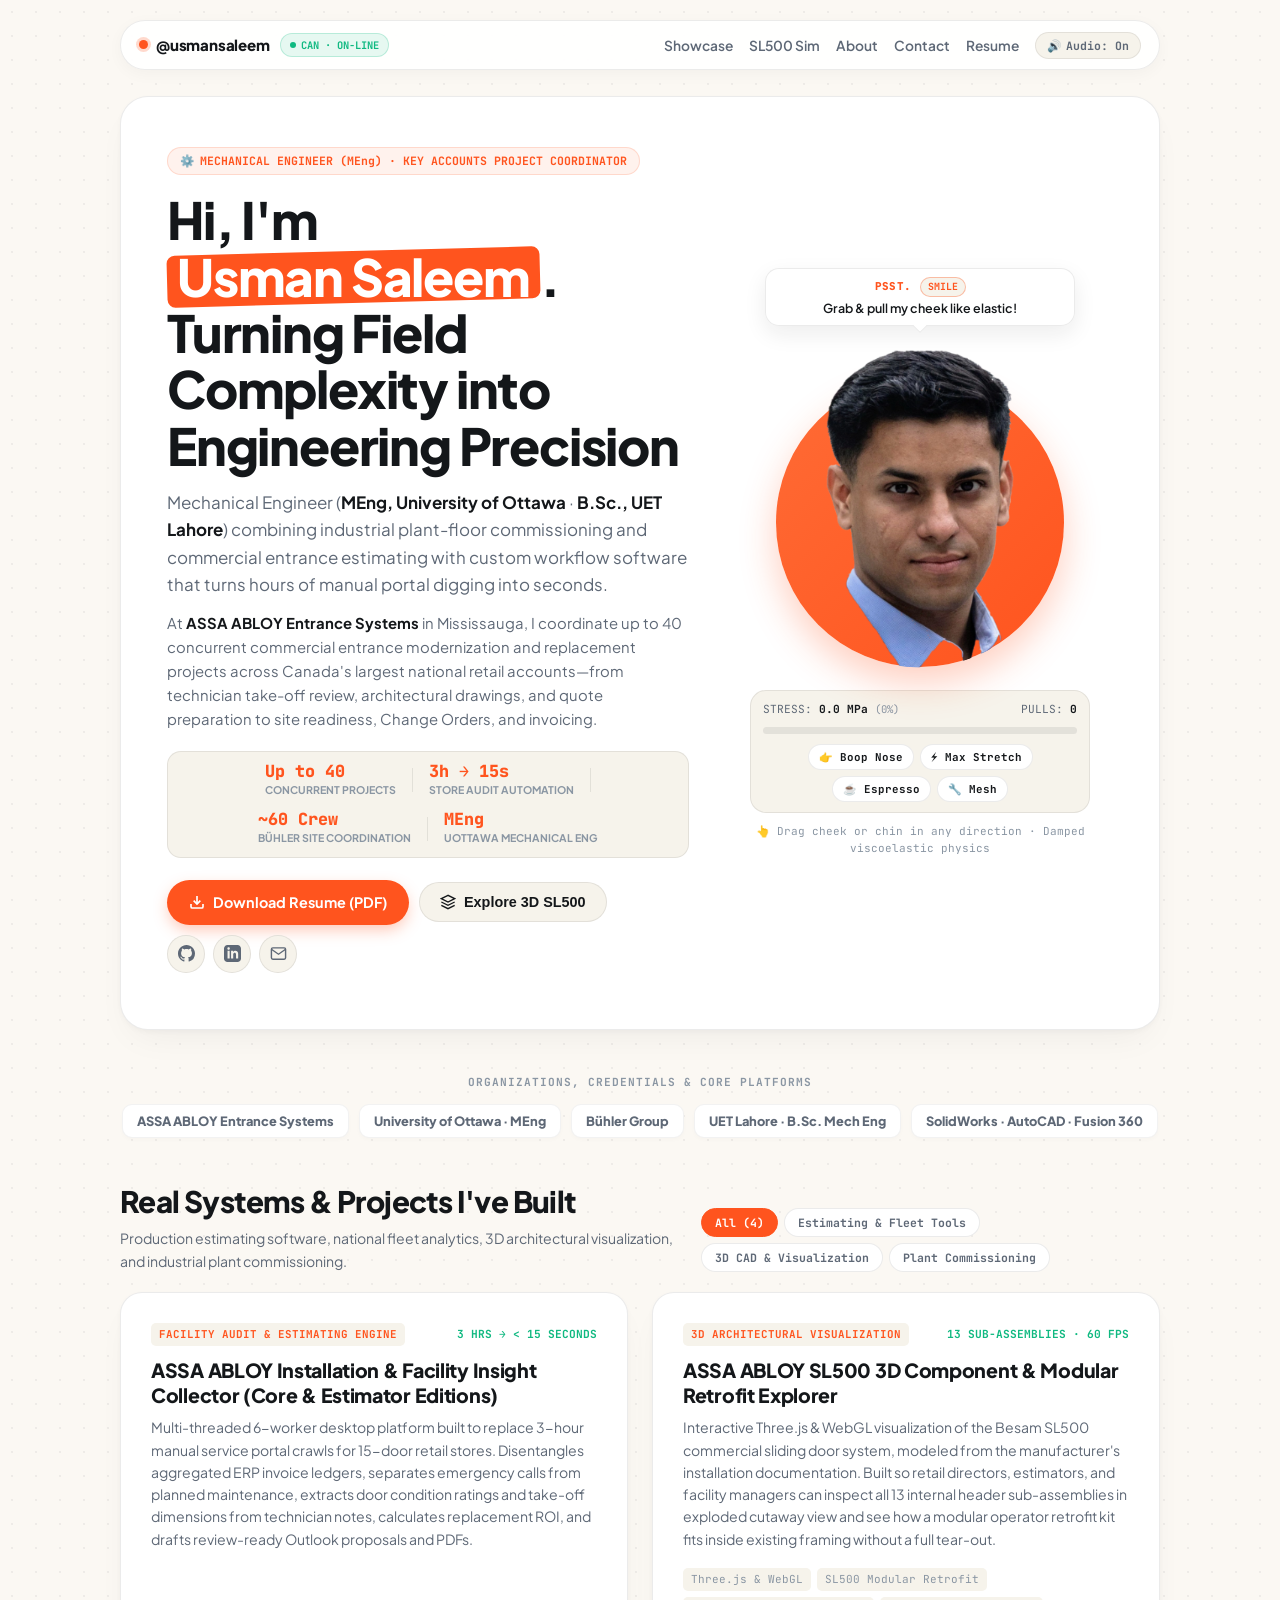
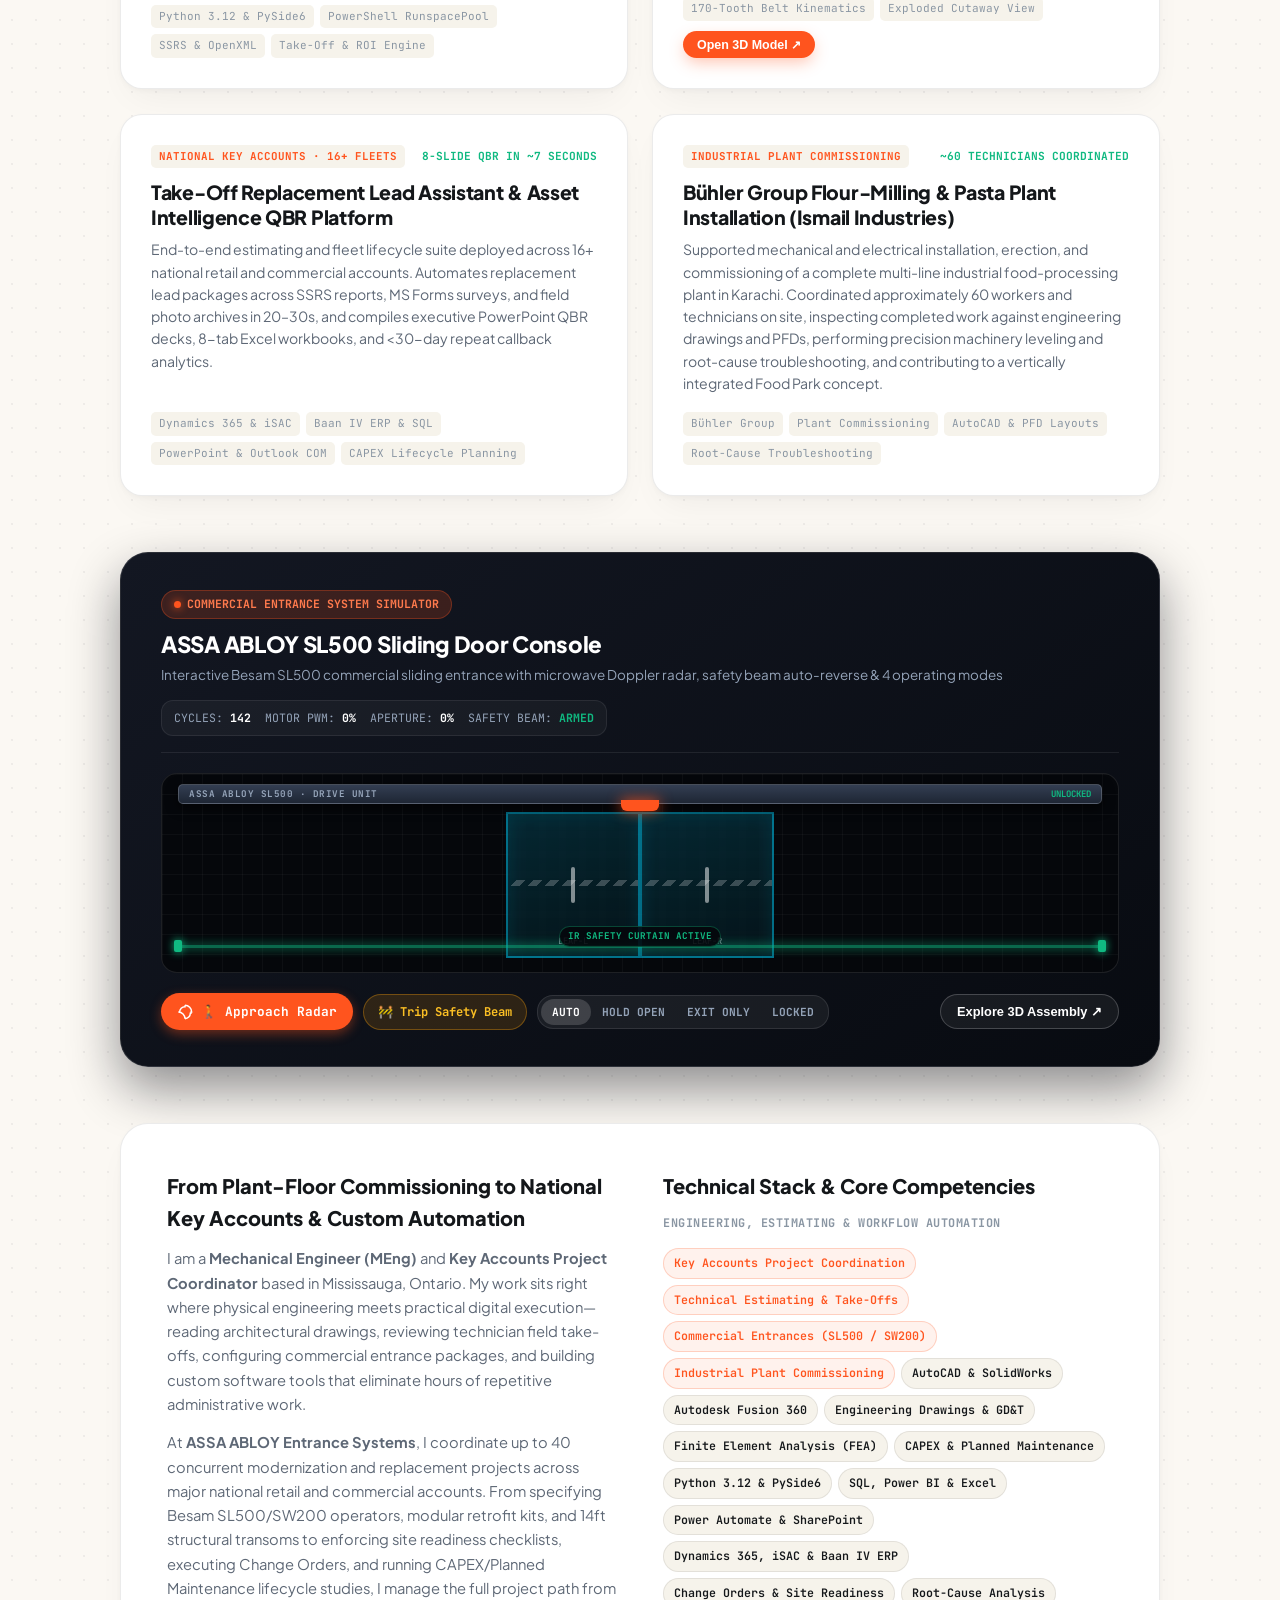
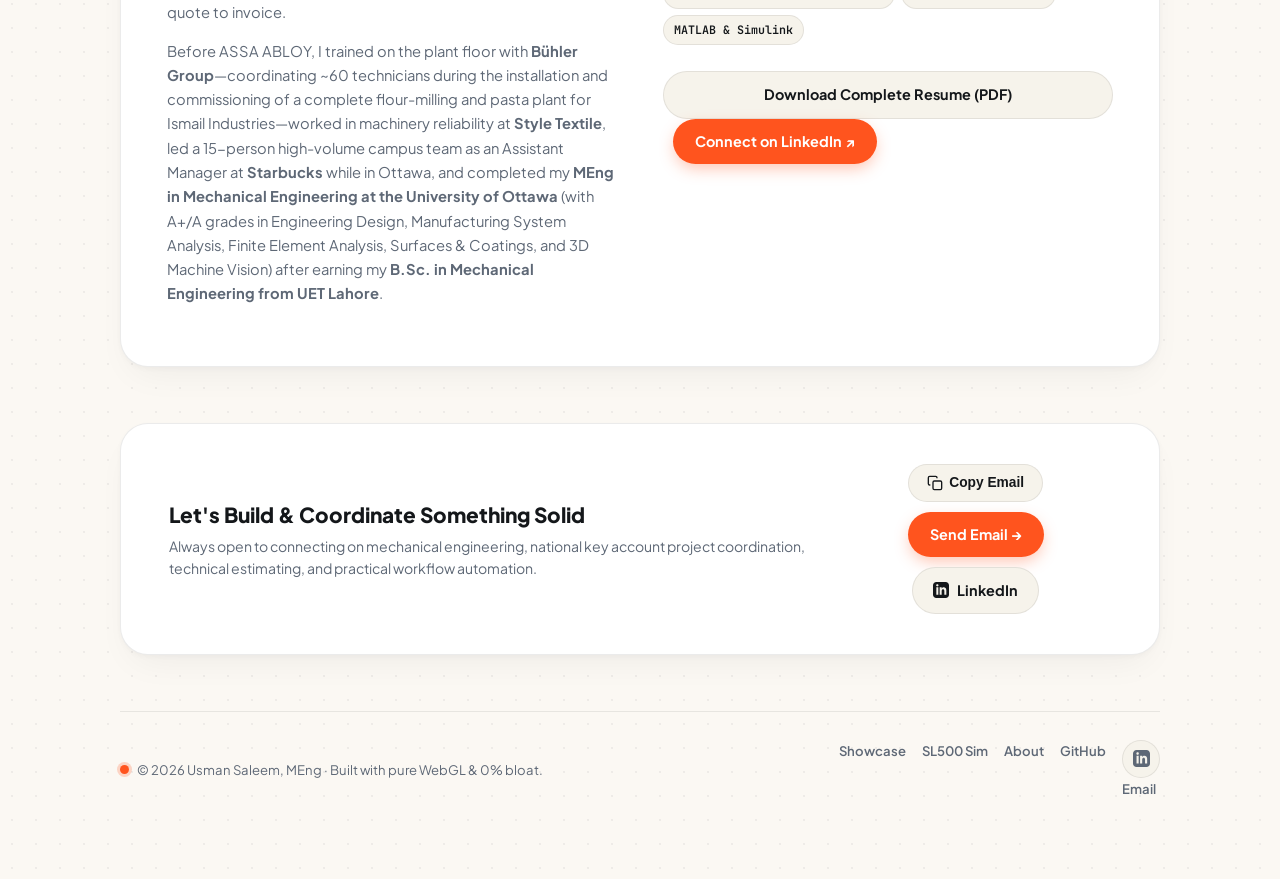
==== commit 03797052: "usmansaleem.me portfolio site" ====
--- a/index.html
+++ b/index.html
@@ -78,7 +78,7 @@
           </p>
 
           <p class="hero-bio hero-bio-secondary">
-            At <strong>ASSA ABLOY Entrance Systems</strong> in Mississauga, I coordinate up to 40 concurrent commercial entrance modernization and replacement projects across Canada's largest national retail accounts—from technician take-off review (<code>OFW</code>/<code>ROW</code>/<code>ROH</code>), architectural drawings, and quote preparation to site readiness, Change Orders, and invoicing.
+            At <strong>ASSA ABLOY Entrance Systems</strong> in Mississauga, I coordinate up to 40 concurrent commercial entrance modernization and replacement projects across Canada's largest national retail accounts—from technician take-off review, architectural drawings, and quote preparation to site readiness, Change Orders, and invoicing.
           </p>
 
           <!-- Quick Engineering Stats Row -->
@@ -253,7 +253,7 @@
                 <a href="#about" class="card-link">ASSA ABLOY Installation &amp; Facility Insight Collector (Core &amp; Estimator Editions)</a>
               </h3>
               <p class="project-desc">
-                Multi-threaded 6-worker desktop platform built to replace 3-hour manual service portal crawls for 15-door retail stores. Disentangles aggregated ERP invoice ledgers, separates 1-series emergency calls from 7-series Planned Maintenance, extracts #0–#3 door condition ratings and take-off dimensions from technician notes, calculates replacement ROI, and drafts review-ready Outlook proposals and PDFs.
+                Multi-threaded 6-worker desktop platform built to replace 3-hour manual service portal crawls for 15-door retail stores. Disentangles aggregated ERP invoice ledgers, separates emergency calls from planned maintenance, extracts door condition ratings and take-off dimensions from technician notes, calculates replacement ROI, and drafts review-ready Outlook proposals and PDFs.
               </p>
             </div>
             <div class="project-footer">
@@ -277,7 +277,7 @@
                 <a href="#simulator" class="card-link">ASSA ABLOY SL500 3D Component &amp; Modular Retrofit Explorer</a>
               </h3>
               <p class="project-desc">
-                Interactive Three.js &amp; WebGL visualization of the Besam SL500 commercial sliding door system, anchored to installation manual 1009203-en-10.0. Built so retail directors, estimators, and facility managers can inspect all 13 internal header sub-assemblies in exploded cutaway view and see how a modular operator retrofit kit ($4.5k–$9.5k) fits inside existing framing without a $15k+ full tear-out.
+                Interactive Three.js &amp; WebGL visualization of the Besam SL500 commercial sliding door system, modeled from the manufacturer's installation documentation. Built so retail directors, estimators, and facility managers can inspect all 13 internal header sub-assemblies in exploded cutaway view and see how a modular operator retrofit kit fits inside existing framing without a full tear-out.
               </p>
             </div>
             <div class="project-footer">
@@ -304,7 +304,7 @@
                 <a href="#about" class="card-link">Take-Off Replacement Lead Assistant &amp; Asset Intelligence QBR Platform</a>
               </h3>
               <p class="project-desc">
-                End-to-end estimating and fleet lifecycle suite deployed across 16+ national accounts (Loblaw, Shoppers Drug Mart, Costco, Home Depot, Sobeys, Staples, BGIS/BMO). Automates replacement lead packages across SSRS, MS Forms surveys, and FSP photo archives in 20–30s, and compiles executive PowerPoint QBR decks, 8-tab Excel workbooks, and &lt;30-day repeat callback analytics.
+                End-to-end estimating and fleet lifecycle suite deployed across 16+ national retail and commercial accounts. Automates replacement lead packages across SSRS reports, MS Forms surveys, and field photo archives in 20–30s, and compiles executive PowerPoint QBR decks, 8-tab Excel workbooks, and &lt;30-day repeat callback analytics.
               </p>
             </div>
             <div class="project-footer">
@@ -312,7 +312,7 @@
                 <span class="project-tag">Dynamics 365 &amp; iSAC</span>
                 <span class="project-tag">Baan IV ERP &amp; SQL</span>
                 <span class="project-tag">PowerPoint &amp; Outlook COM</span>
-                <span class="project-tag">CAPEX Lifecycle (#0–#3)</span>
+                <span class="project-tag">CAPEX Lifecycle Planning</span>
               </div>
             </div>
           </article>
@@ -441,10 +441,10 @@
         <div class="about-col">
           <h3>From Plant-Floor Commissioning to National Key Accounts &amp; Custom Automation</h3>
           <p>
-            I am a <strong>Mechanical Engineer (MEng)</strong> and <strong>Key Accounts Project Coordinator</strong> based in Mississauga, Ontario. My work sits right where physical engineering meets practical digital execution—reading architectural drawings, reviewing technician field take-offs (<code>OFW</code>, <code>ROW</code>, <code>ROH</code>), configuring commercial entrance packages, and building custom software tools that eliminate hours of repetitive administrative work.
+            I am a <strong>Mechanical Engineer (MEng)</strong> and <strong>Key Accounts Project Coordinator</strong> based in Mississauga, Ontario. My work sits right where physical engineering meets practical digital execution—reading architectural drawings, reviewing technician field take-offs, configuring commercial entrance packages, and building custom software tools that eliminate hours of repetitive administrative work.
           </p>
           <p>
-            At <strong>ASSA ABLOY Entrance Systems</strong>, I coordinate up to 40 concurrent modernization and replacement projects across major national accounts including <strong>Loblaw Companies, Shoppers Drug Mart, Costco Wholesale, The Home Depot, Staples, Sobeys, and BGIS/BMO</strong>. From specifying Besam SL500/SW200 operators, modular retrofit kits, and 14ft structural transoms to enforcing site readiness checklists, executing Change Orders, and running CAPEX/Planned Maintenance lifecycle studies (#0–#3 door condition ratings), I manage the full project path from quote to invoice.
+            At <strong>ASSA ABLOY Entrance Systems</strong>, I coordinate up to 40 concurrent modernization and replacement projects across major national retail and commercial accounts. From specifying Besam SL500/SW200 operators, modular retrofit kits, and 14ft structural transoms to enforcing site readiness checklists, executing Change Orders, and running CAPEX/Planned Maintenance lifecycle studies, I manage the full project path from quote to invoice.
           </p>
           <p>
             Before ASSA ABLOY, I trained on the plant floor with <strong>Bühler Group</strong>—coordinating ~60 technicians during the installation and commissioning of a complete flour-milling and pasta plant for Ismail Industries—worked in machinery reliability at <strong>Style Textile</strong>, led a 15-person high-volume campus team as an Assistant Manager at <strong>Starbucks</strong> while in Ottawa, and completed my <strong>MEng in Mechanical Engineering at the University of Ottawa</strong> (with A+/A grades in Engineering Design, Manufacturing System Analysis, Finite Element Analysis, Surfaces &amp; Coatings, and 3D Machine Vision) after earning my <strong>B.Sc. in Mechanical Engineering from UET Lahore</strong>.
@@ -464,7 +464,7 @@
             <span class="skill-pill">Autodesk Fusion 360</span>
             <span class="skill-pill">Engineering Drawings &amp; GD&amp;T</span>
             <span class="skill-pill">Finite Element Analysis (FEA)</span>
-            <span class="skill-pill">CAPEX &amp; Planned Maintenance (#0–#3)</span>
+            <span class="skill-pill">CAPEX &amp; Planned Maintenance</span>
             <span class="skill-pill">Python 3.12 &amp; PySide6</span>
             <span class="skill-pill">SQL, Power BI &amp; Excel</span>
             <span class="skill-pill">Power Automate &amp; SharePoint</span>
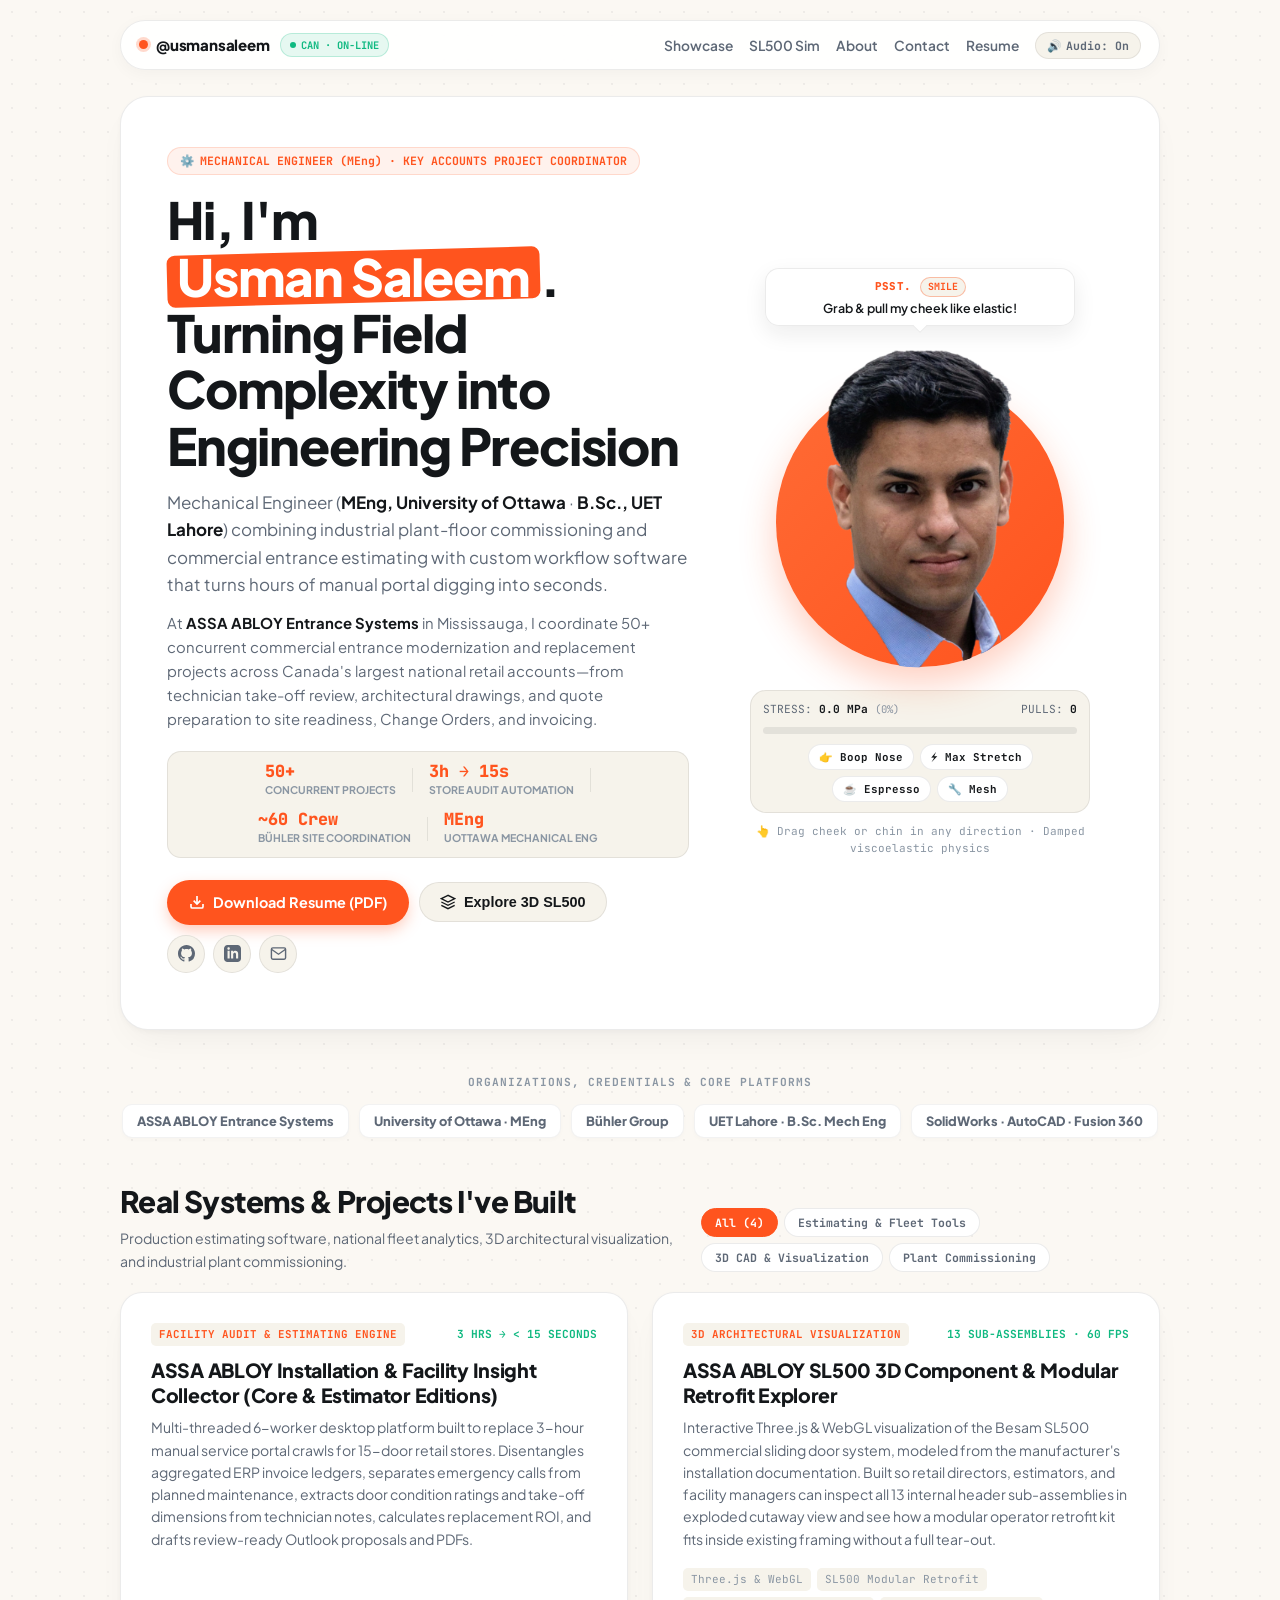
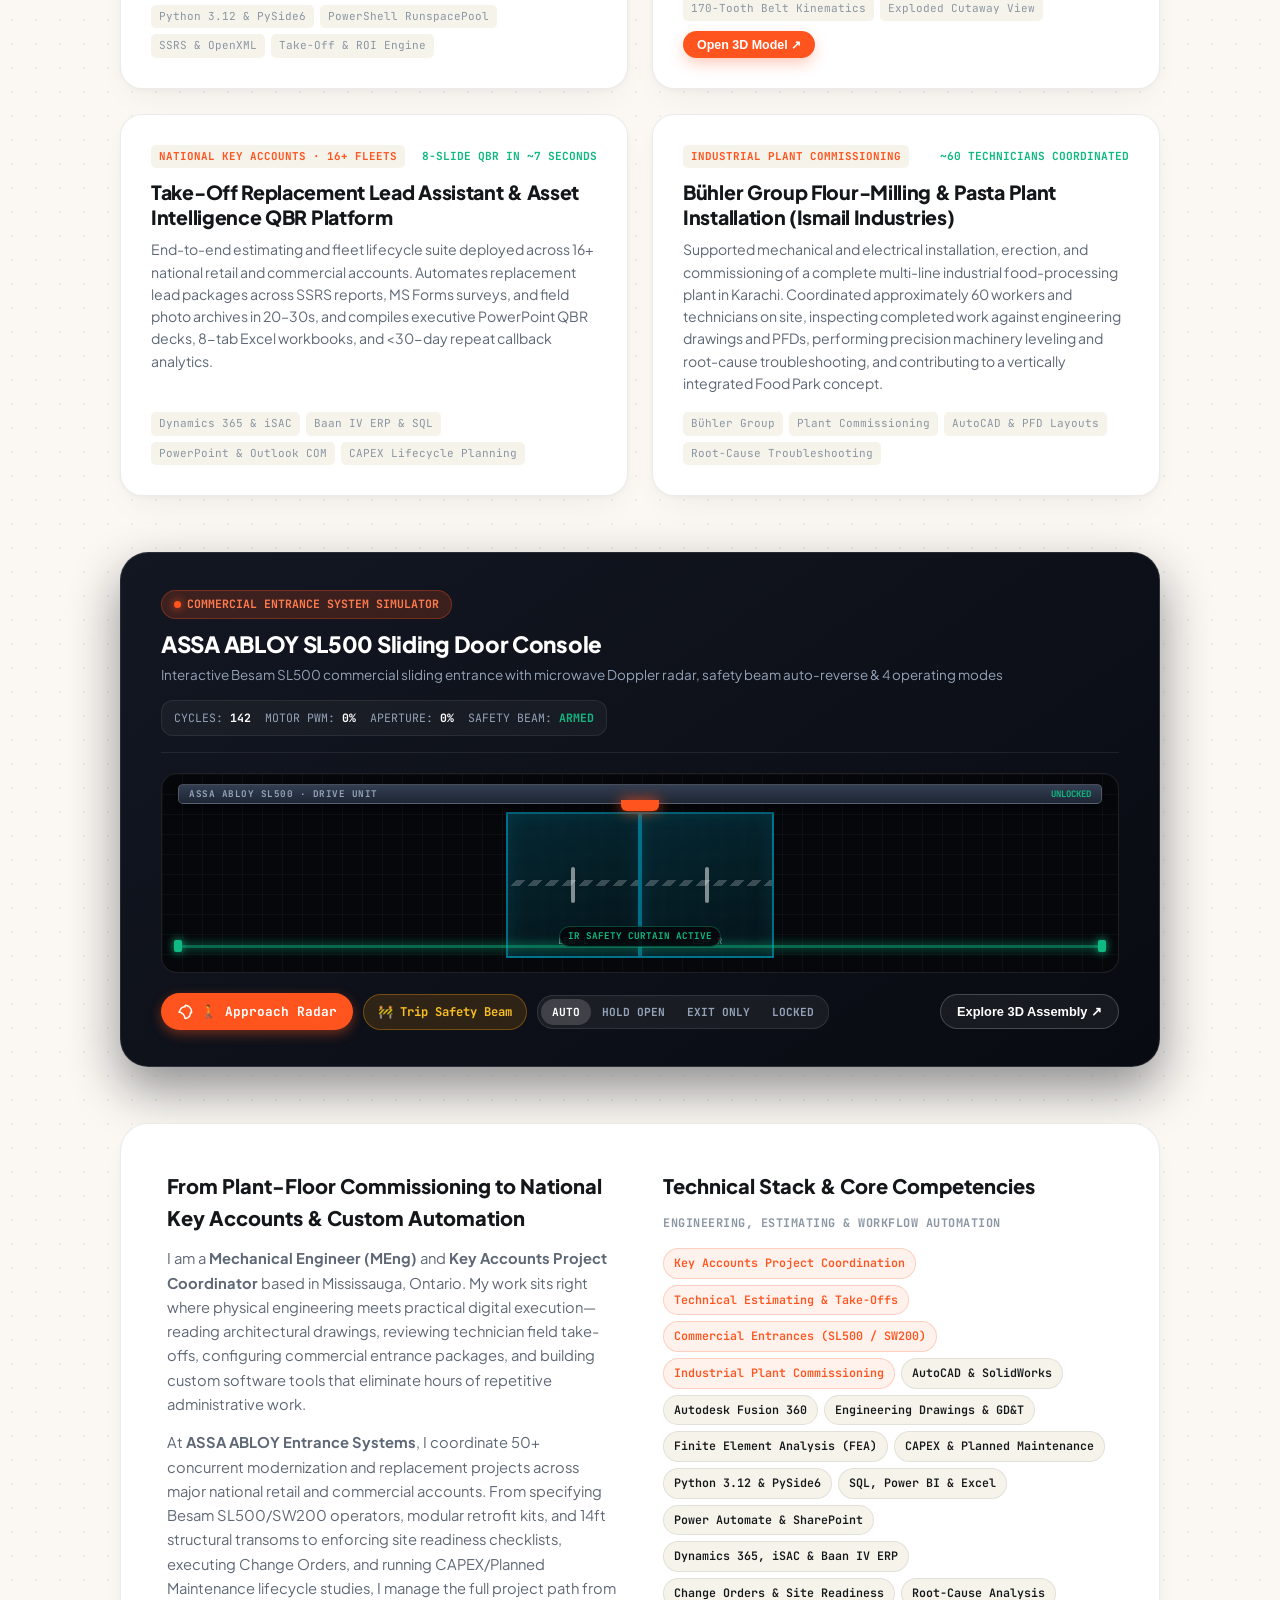
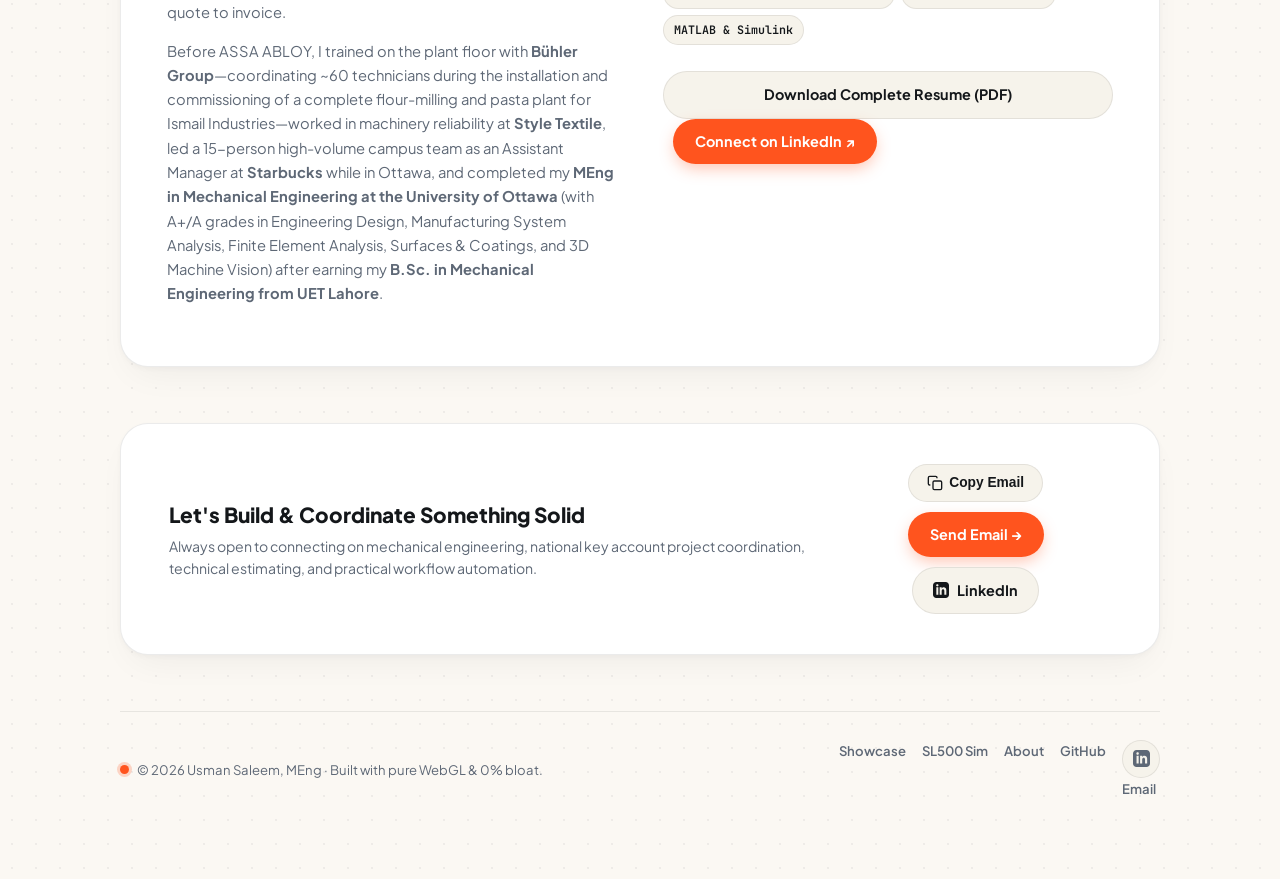
==== commit 459d119c: "Update concurrent project count to 50+" ====
--- a/index.html
+++ b/index.html
@@ -78,13 +78,13 @@
           </p>
 
           <p class="hero-bio hero-bio-secondary">
-            At <strong>ASSA ABLOY Entrance Systems</strong> in Mississauga, I coordinate up to 40 concurrent commercial entrance modernization and replacement projects across Canada's largest national retail accounts—from technician take-off review, architectural drawings, and quote preparation to site readiness, Change Orders, and invoicing.
+            At <strong>ASSA ABLOY Entrance Systems</strong> in Mississauga, I coordinate 50+ concurrent commercial entrance modernization and replacement projects across Canada's largest national retail accounts—from technician take-off review, architectural drawings, and quote preparation to site readiness, Change Orders, and invoicing.
           </p>
 
           <!-- Quick Engineering Stats Row -->
           <div class="hero-mini-stats" aria-label="Key Engineering Metrics">
             <div class="mini-stat">
-              <span class="mini-stat-val">Up to 40</span>
+              <span class="mini-stat-val">50+</span>
               <span class="mini-stat-lbl">Concurrent Projects</span>
             </div>
             <div class="mini-stat-divider" aria-hidden="true"></div>
@@ -444,7 +444,7 @@
             I am a <strong>Mechanical Engineer (MEng)</strong> and <strong>Key Accounts Project Coordinator</strong> based in Mississauga, Ontario. My work sits right where physical engineering meets practical digital execution—reading architectural drawings, reviewing technician field take-offs, configuring commercial entrance packages, and building custom software tools that eliminate hours of repetitive administrative work.
           </p>
           <p>
-            At <strong>ASSA ABLOY Entrance Systems</strong>, I coordinate up to 40 concurrent modernization and replacement projects across major national retail and commercial accounts. From specifying Besam SL500/SW200 operators, modular retrofit kits, and 14ft structural transoms to enforcing site readiness checklists, executing Change Orders, and running CAPEX/Planned Maintenance lifecycle studies, I manage the full project path from quote to invoice.
+            At <strong>ASSA ABLOY Entrance Systems</strong>, I coordinate 50+ concurrent modernization and replacement projects across major national retail and commercial accounts. From specifying Besam SL500/SW200 operators, modular retrofit kits, and 14ft structural transoms to enforcing site readiness checklists, executing Change Orders, and running CAPEX/Planned Maintenance lifecycle studies, I manage the full project path from quote to invoice.
           </p>
           <p>
             Before ASSA ABLOY, I trained on the plant floor with <strong>Bühler Group</strong>—coordinating ~60 technicians during the installation and commissioning of a complete flour-milling and pasta plant for Ismail Industries—worked in machinery reliability at <strong>Style Textile</strong>, led a 15-person high-volume campus team as an Assistant Manager at <strong>Starbucks</strong> while in Ottawa, and completed my <strong>MEng in Mechanical Engineering at the University of Ottawa</strong> (with A+/A grades in Engineering Design, Manufacturing System Analysis, Finite Element Analysis, Surfaces &amp; Coatings, and 3D Machine Vision) after earning my <strong>B.Sc. in Mechanical Engineering from UET Lahore</strong>.
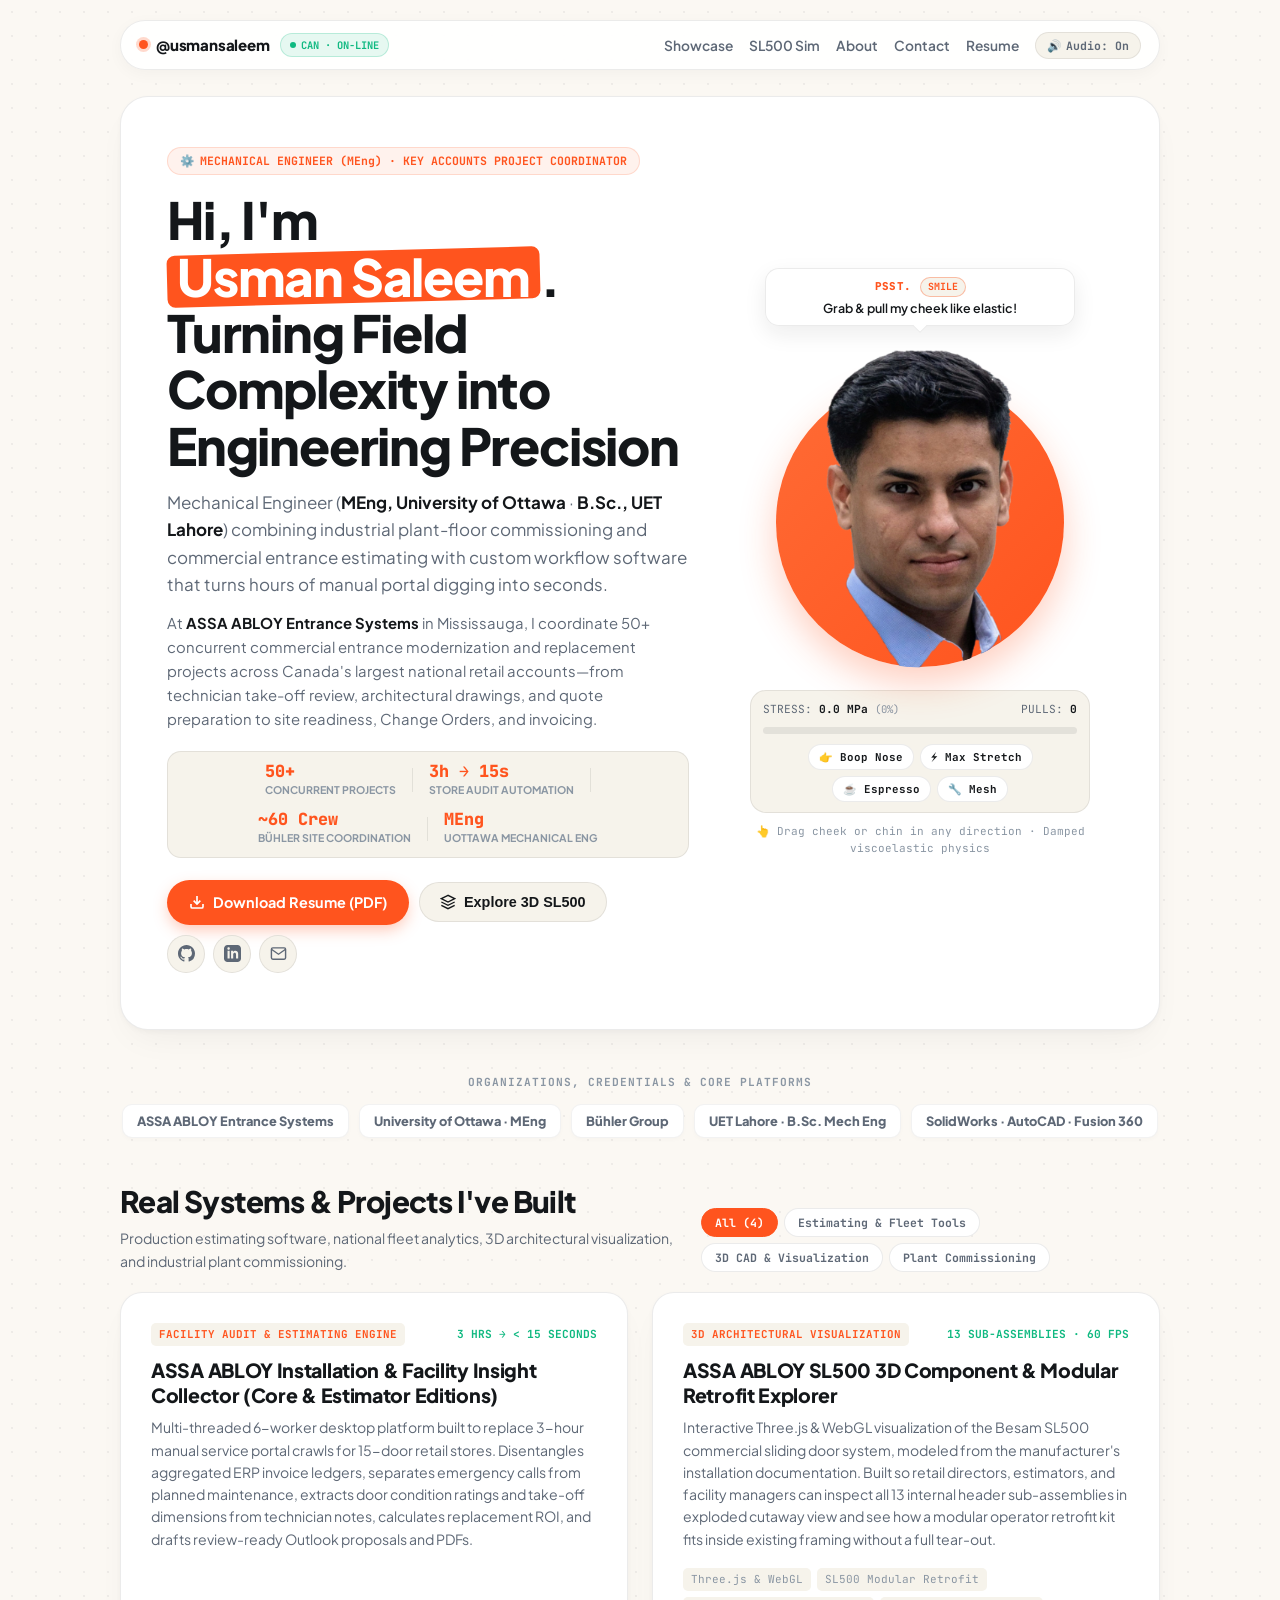
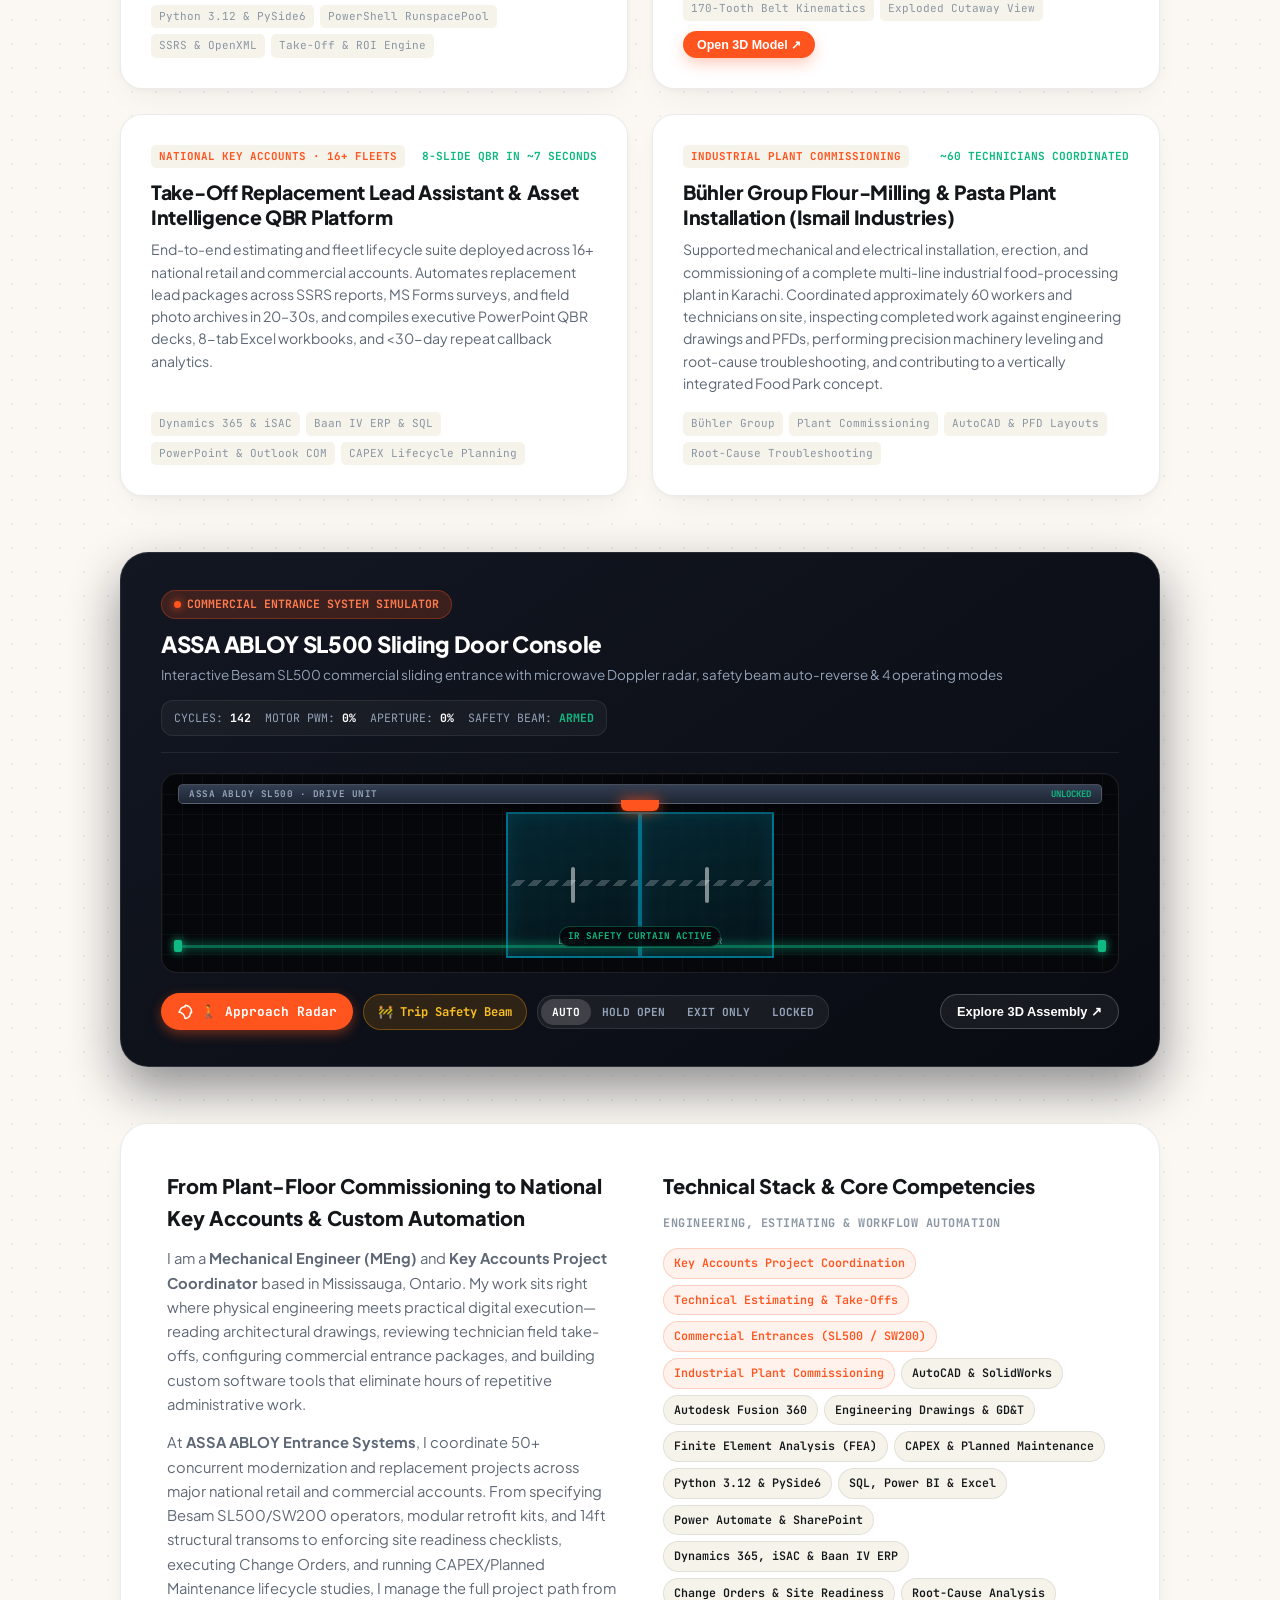
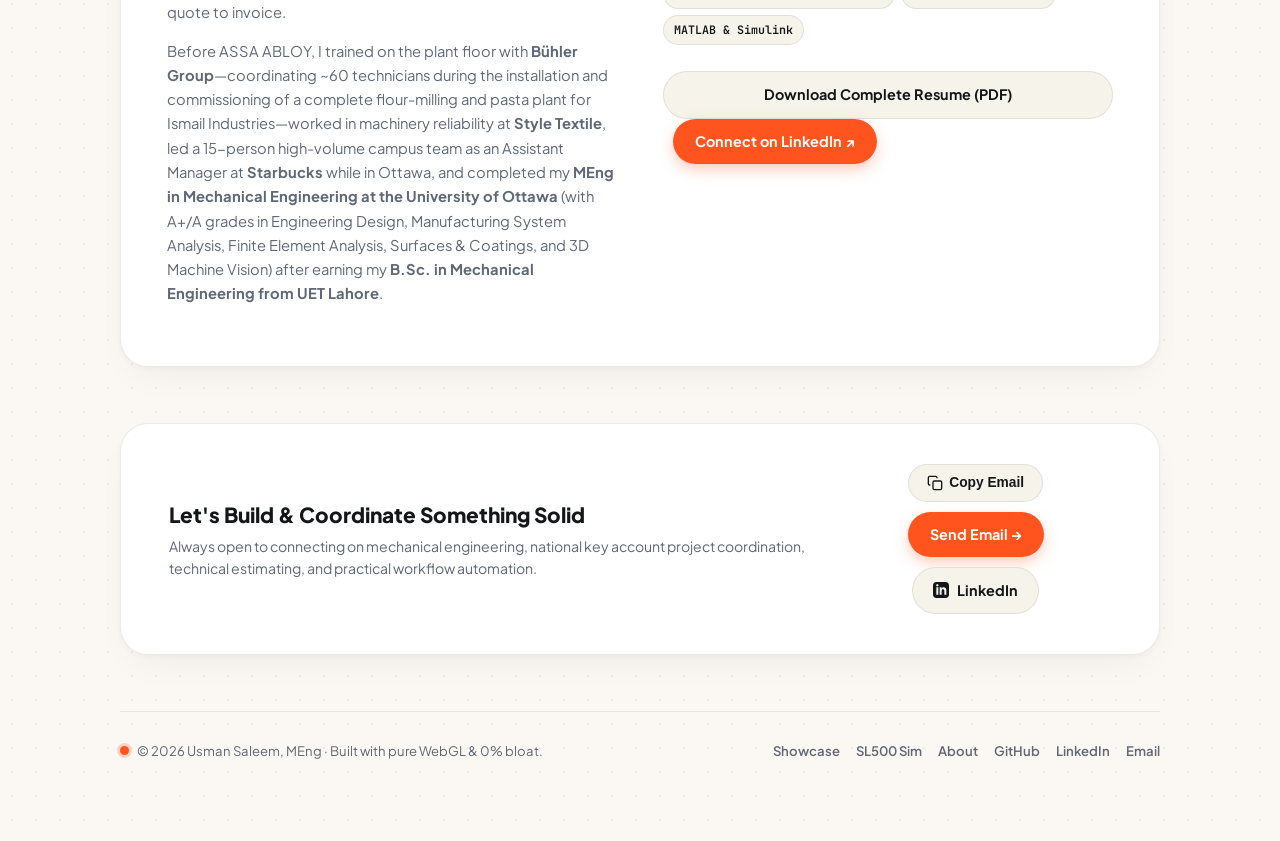
==== commit 6a8ddb26: "Fix dead Mesh and Trip Safety Beam buttons, live aperture readout, anchor offsets, footer links" ====
--- a/index.html
+++ b/index.html
@@ -529,13 +529,8 @@
         <li><a href="#simulator" class="footer-link">SL500 Sim</a></li>
         <li><a href="#about" class="footer-link">About</a></li>
         <li><a href="https://github.com/UxmanX" target="_blank" rel="noopener" class="footer-link">GitHub</a></li>
-        <li>              <a href="https://www.linkedin.com/in/usmansal" target="_blank" rel="noopener" class="social-pill" title="LinkedIn (usmansal)" aria-label="LinkedIn">
-                <svg viewBox="0 0 24 24" width="17" height="17" fill="currentColor" aria-hidden="true">
-                  <path d="M19 0h-14c-2.761 0-5 2.239-5 5v14c0 2.761 2.239 5 5 5h14c2.762 0 5-2.239 5-5v-14c0-2.761-2.238-5-5-5zm-11 19h-3v-11h3v11zm-1.5-12.268c-.966 0-1.75-.79-1.75-1.764s.784-1.764 1.75-1.764 1.75.79 1.75 1.764-.783 1.764-1.75 1.764zm13.5 12.268h-3v-5.604c0-3.368-4-3.113-4 0v5.604h-3v-11h3v1.765c1.396-2.586 7-2.777 7 2.476v6.759z"/>
-                </svg>
-              </a>
-
-              <a href="mailto:usman.saleem@uottawa.ca" class="footer-link">Email</a></li>
+        <li><a href="https://www.linkedin.com/in/usmansal" target="_blank" rel="noopener" class="footer-link">LinkedIn</a></li>
+        <li><a href="mailto:usman.saleem@uottawa.ca" class="footer-link">Email</a></li>
       </ul>
     </footer>
 
--- a/css/style.css
+++ b/css/style.css
@@ -1735,4 +1735,9 @@
 
 .footer-link:hover {
   color: var(--brand-orange);
-}+}
+
+/* Anchor jumps: keep section headings clear of the sticky nav */
+section[id] {
+  scroll-margin-top: 92px;
+}
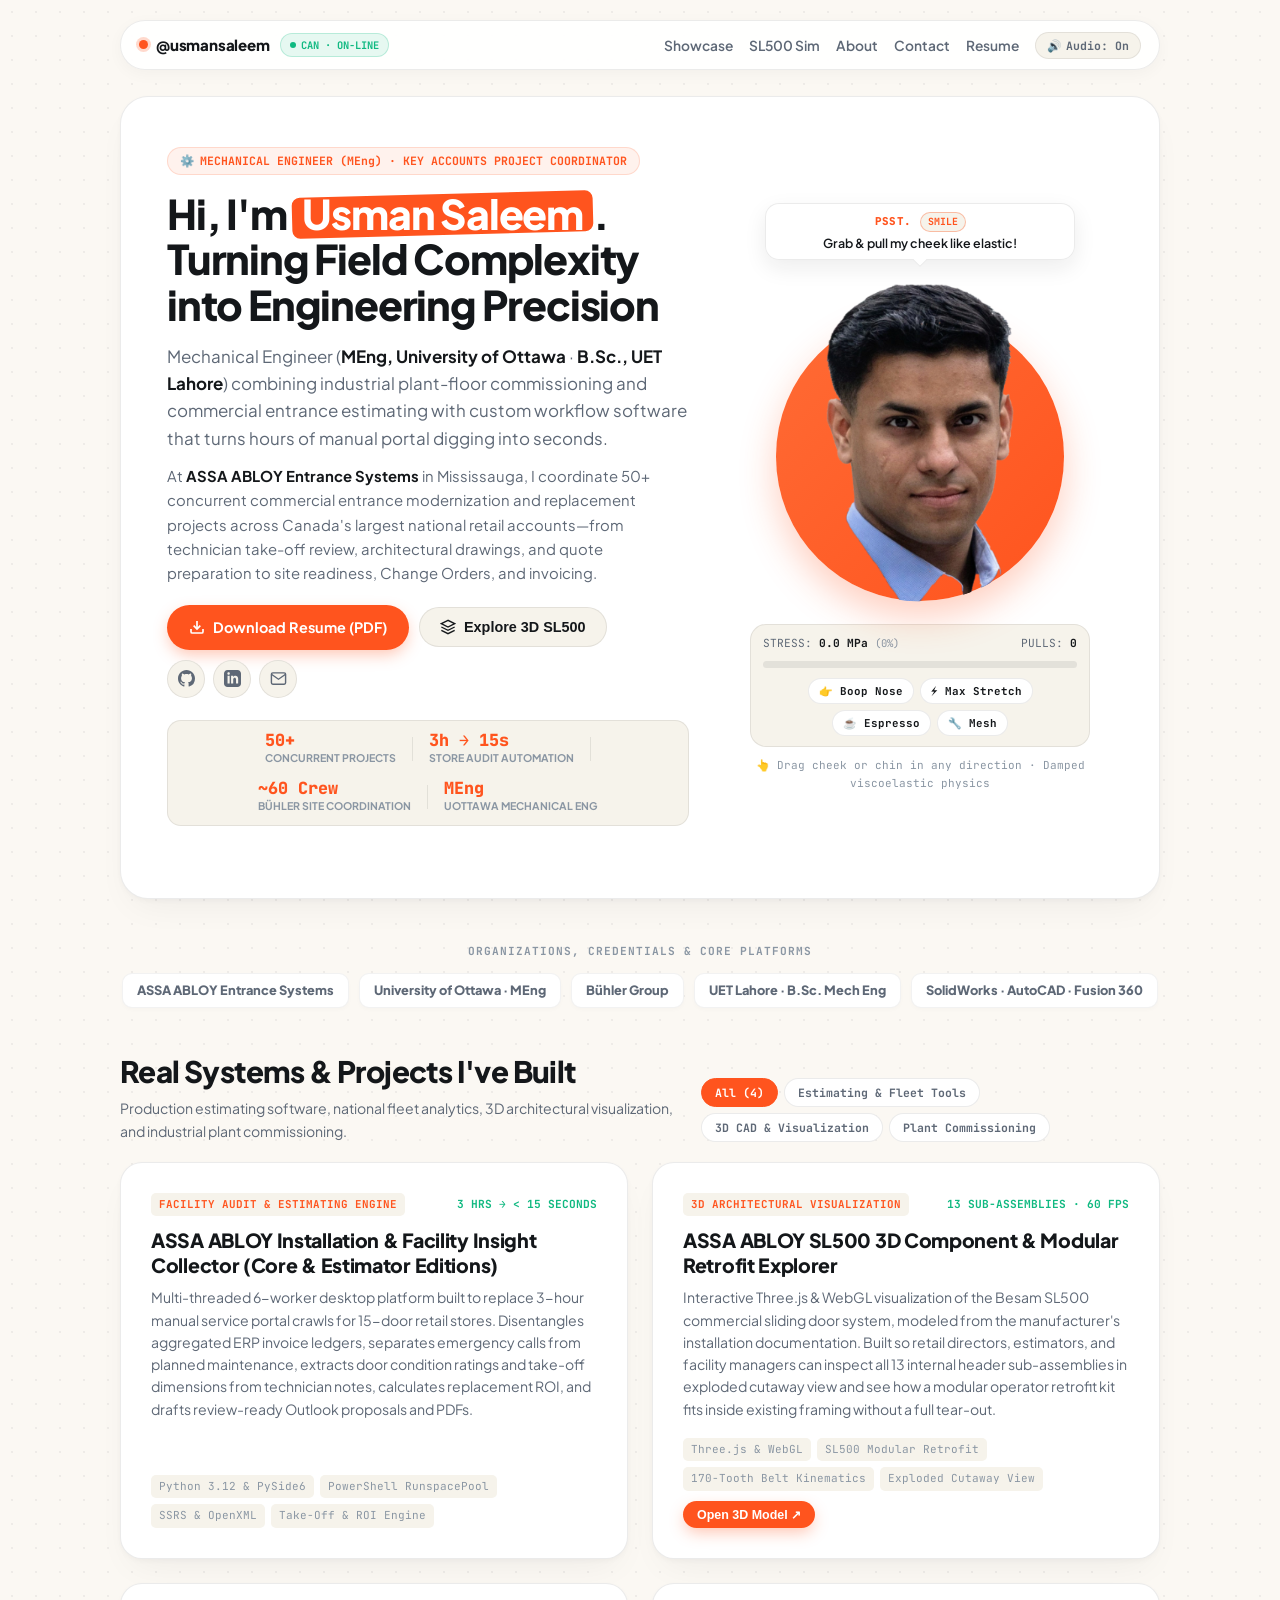
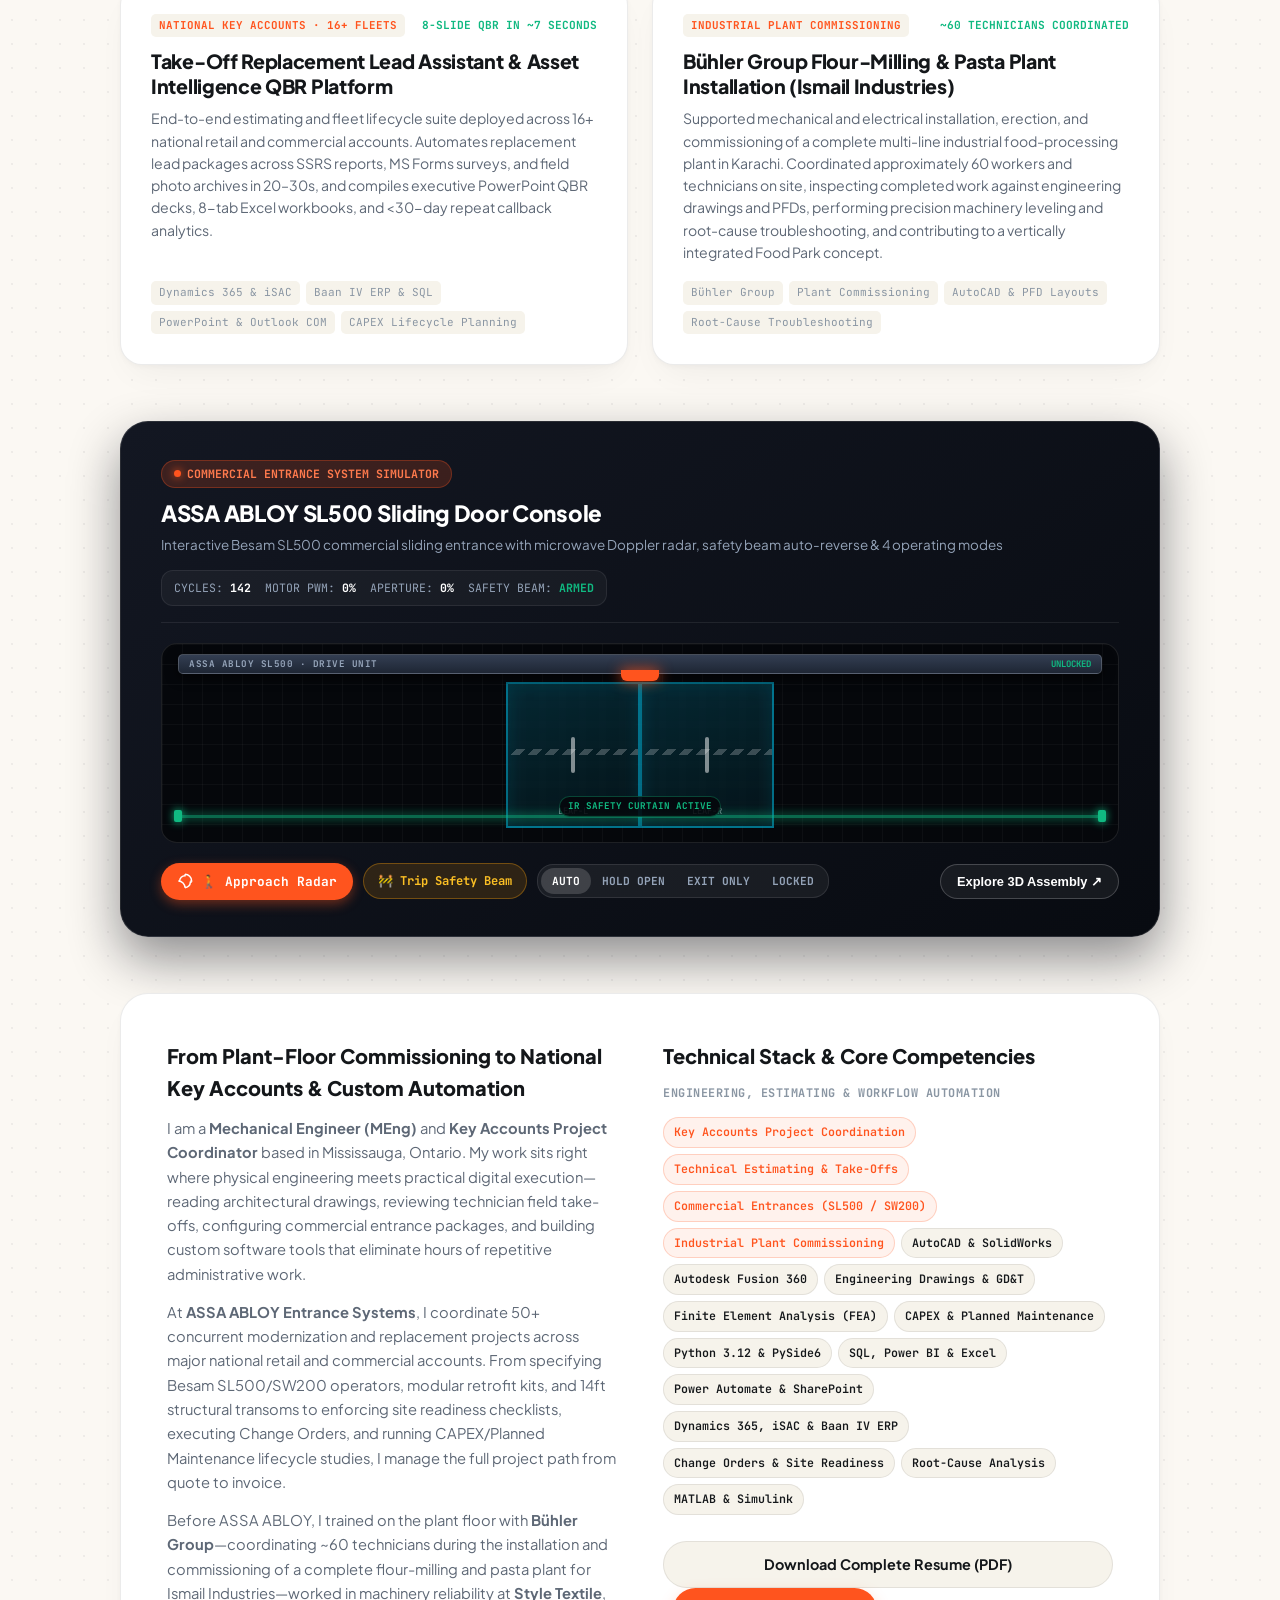
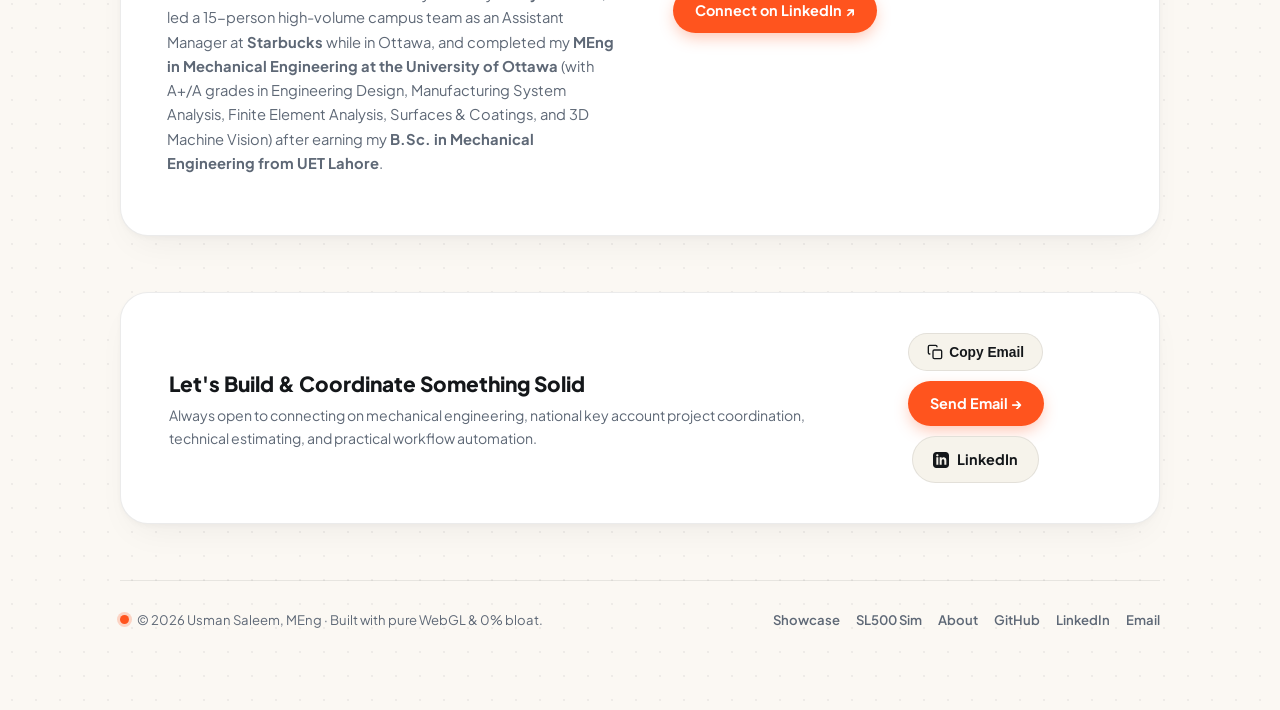
==== commit a90a2f39: "Mobile menu, read-more cards, touch targets, real SL500 model and working buttons in the 3D viewer, " ====
--- a/index.html
+++ b/index.html
@@ -6,6 +6,20 @@
   <meta name="description" content="Usman Saleem, MEng — Mechanical Engineer & Key Accounts Project Coordinator at ASSA ABLOY Entrance Systems. Interactive 3D engineering portfolio.">
   <meta name="author" content="Usman Saleem">
   <meta name="theme-color" content="#ff541e">
+<link rel="canonical" href="https://usmansaleem.me/">
+<meta property="og:type" content="website">
+<meta property="og:site_name" content="Usman Saleem, MEng">
+<meta property="og:url" content="https://usmansaleem.me/">
+<meta property="og:title" content="Usman Saleem, MEng | Mechanical Engineer &amp; Key Accounts Project Coordinator">
+<meta property="og:description" content="Mechanical engineer coordinating 50+ concurrent commercial entrance projects, and building the tools that automate the work. Interactive engineering portfolio.">
+<meta property="og:image" content="https://usmansaleem.me/assets/og-image.jpg">
+<meta property="og:image:width" content="1200">
+<meta property="og:image:height" content="630">
+<meta property="og:image:alt" content="Usman Saleem, MEng. Mechanical Engineer and Key Accounts Project Coordinator.">
+<meta name="twitter:card" content="summary_large_image">
+<meta name="twitter:title" content="Usman Saleem, MEng | Mechanical Engineer &amp; Key Accounts Project Coordinator">
+<meta name="twitter:description" content="Mechanical engineer coordinating 50+ concurrent commercial entrance projects, and building the tools that automate the work.">
+<meta name="twitter:image" content="https://usmansaleem.me/assets/og-image.jpg">
   <title>Usman Saleem, MEng | Mechanical Engineer &amp; Key Accounts Project Coordinator</title>
 
   <!-- Google Fonts: Plus Jakarta Sans, Inter, JetBrains Mono -->
@@ -40,7 +54,7 @@
       </div>
 
       <nav aria-label="Primary Navigation">
-        <ul class="nav-links">
+        <ul class="nav-links" id="primary-nav-links">
           <li><a href="#showcase" class="nav-link">Showcase</a></li>
           <li><a href="#simulator" class="nav-link">SL500 Sim</a></li>
           <li><a href="#about" class="nav-link">About</a></li>
@@ -53,6 +67,9 @@
             </button>
           </li>
         </ul>
+        <button type="button" class="nav-menu-btn" aria-expanded="false" aria-controls="primary-nav-links" aria-label="Open menu">
+          <span class="nav-menu-icon" aria-hidden="true"></span>
+        </button>
       </nav>
     </header>
 
@@ -250,7 +267,7 @@
                 <span class="project-metric">3 HRS → &lt; 15 SECONDS</span>
               </div>
               <h3 class="project-title">
-                <a href="#about" class="card-link">ASSA ABLOY Installation &amp; Facility Insight Collector (Core &amp; Estimator Editions)</a>
+                ASSA ABLOY Installation &amp; Facility Insight Collector (Core &amp; Estimator Editions)
               </h3>
               <p class="project-desc">
                 Multi-threaded 6-worker desktop platform built to replace 3-hour manual service portal crawls for 15-door retail stores. Disentangles aggregated ERP invoice ledgers, separates emergency calls from planned maintenance, extracts door condition ratings and take-off dimensions from technician notes, calculates replacement ROI, and drafts review-ready Outlook proposals and PDFs.
@@ -301,7 +318,7 @@
                 <span class="project-metric">8-SLIDE QBR IN ~7 SECONDS</span>
               </div>
               <h3 class="project-title">
-                <a href="#about" class="card-link">Take-Off Replacement Lead Assistant &amp; Asset Intelligence QBR Platform</a>
+                Take-Off Replacement Lead Assistant &amp; Asset Intelligence QBR Platform
               </h3>
               <p class="project-desc">
                 End-to-end estimating and fleet lifecycle suite deployed across 16+ national retail and commercial accounts. Automates replacement lead packages across SSRS reports, MS Forms surveys, and field photo archives in 20–30s, and compiles executive PowerPoint QBR decks, 8-tab Excel workbooks, and &lt;30-day repeat callback analytics.
@@ -325,7 +342,7 @@
                 <span class="project-metric">~60 TECHNICIANS COORDINATED</span>
               </div>
               <h3 class="project-title">
-                <a href="#about" class="card-link">Bühler Group Flour-Milling &amp; Pasta Plant Installation (Ismail Industries)</a>
+                Bühler Group Flour-Milling &amp; Pasta Plant Installation (Ismail Industries)
               </h3>
               <p class="project-desc">
                 Supported mechanical and electrical installation, erection, and commissioning of a complete multi-line industrial food-processing plant in Karachi. Coordinated approximately 60 workers and technicians on site, inspecting completed work against engineering drawings and PFDs, performing precision machinery leveling and root-cause troubleshooting, and contributing to a vertically integrated Food Park concept.
--- a/css/style.css
+++ b/css/style.css
@@ -1045,8 +1045,8 @@
   color: #ffffff;
 }
 
-.beam-status-armed {
-  color: var(--accent-green) !important;
+.sim-telemetry-item .beam-status-armed {
+  color: var(--accent-green); /* no !important: the simulator script recolours this for LOCKED / BLOCKED / TRANSIT */
 }
 
 .door-viewport-stage {
@@ -1741,3 +1741,131 @@
 section[id] {
   scroll-margin-top: 92px;
 }
+
+/* Mobile menu (links were hidden below 640px with no way to reach them) */
+.site-nav nav {
+  display: flex;
+  align-items: center;
+  gap: 8px;
+}
+.nav-menu-btn {
+  display: none;
+  align-items: center;
+  justify-content: center;
+  width: 44px;
+  height: 44px;
+  flex-shrink: 0;
+  border: 1px solid var(--border-light);
+  border-radius: 50%;
+  background: #fff;
+  color: var(--text-main);
+  cursor: pointer;
+}
+.nav-menu-icon,
+.nav-menu-icon::before,
+.nav-menu-icon::after {
+  display: block;
+  width: 16px;
+  height: 2px;
+  border-radius: 2px;
+  background: currentColor;
+  transition: transform 0.2s ease, background-color 0.2s ease;
+}
+.nav-menu-icon {
+  position: relative;
+}
+.nav-menu-icon::before,
+.nav-menu-icon::after {
+  content: "";
+  position: absolute;
+  left: 0;
+}
+.nav-menu-icon::before { top: -5px; }
+.nav-menu-icon::after { top: 5px; }
+.site-nav.menu-open .nav-menu-icon { background: transparent; }
+.site-nav.menu-open .nav-menu-icon::before { transform: translateY(5px) rotate(45deg); }
+.site-nav.menu-open .nav-menu-icon::after { transform: translateY(-5px) rotate(-45deg); }
+
+@media (max-width: 640px) {
+  .nav-menu-btn { display: inline-flex; }
+  .site-nav.menu-open .nav-links {
+    position: absolute;
+    top: calc(100% + 8px);
+    left: 0;
+    right: 0;
+    flex-direction: column;
+    align-items: stretch;
+    gap: 2px;
+    padding: 8px;
+    background: #fff;
+    border: 1px solid var(--border-light);
+    border-radius: 20px;
+    z-index: 1000;
+    box-shadow: 0 14px 36px rgba(15, 23, 42, 0.14);
+  }
+  .site-nav.menu-open .nav-links li:not(:last-child) { display: block; }
+  .site-nav.menu-open .nav-link {
+    display: block;
+    padding: 13px 14px;
+    font-size: 1rem;
+    border-radius: 12px;
+  }
+  .site-nav.menu-open .nav-link:active { background: rgba(255, 84, 30, 0.08); }
+  .site-nav.menu-open .nav-links li:last-child { padding: 6px 14px 4px; }
+  .site-nav.menu-open { z-index: 1000; }
+}
+
+/* Comfortable touch targets on phones and tablets */
+@media (pointer: coarse) {
+  .face-trigger-btn,
+  .filter-pill,
+  .sim-mode-btn,
+  .sim-btn-trigger,
+  .sim-btn-obstruction,
+  .audio-toggle-btn {
+    min-height: 44px;
+  }
+  .social-pill {
+    min-width: 44px;
+    min-height: 44px;
+  }
+}
+
+/* Project cards: long descriptions collapse to four lines on phones */
+.desc-toggle {
+  display: none;
+  align-self: flex-start;
+  margin: -4px 0 12px;
+  padding: 10px 0;
+  min-height: 44px;
+  border: 0;
+  background: none;
+  color: var(--brand-orange);
+  font: inherit;
+  font-size: 0.86rem;
+  font-weight: 700;
+  cursor: pointer;
+}
+@media (max-width: 640px) {
+  .project-desc.is-clamped {
+    display: -webkit-box;
+    -webkit-line-clamp: 4;
+    -webkit-box-orient: vertical;
+    overflow: hidden;
+  }
+  .desc-toggle { display: inline-flex; }
+}
+
+/* Hero: buttons straight after the intro so they show on the first screen of a laptop */
+.hero-content .hero-actions {
+  order: 1;
+  margin-bottom: 22px;
+}
+.hero-content .hero-mini-stats {
+  order: 2;
+}
+@media (min-width: 860px) {
+  .hero-title {
+    font-size: clamp(2.3rem, 3.2vw, 2.75rem);
+  }
+}
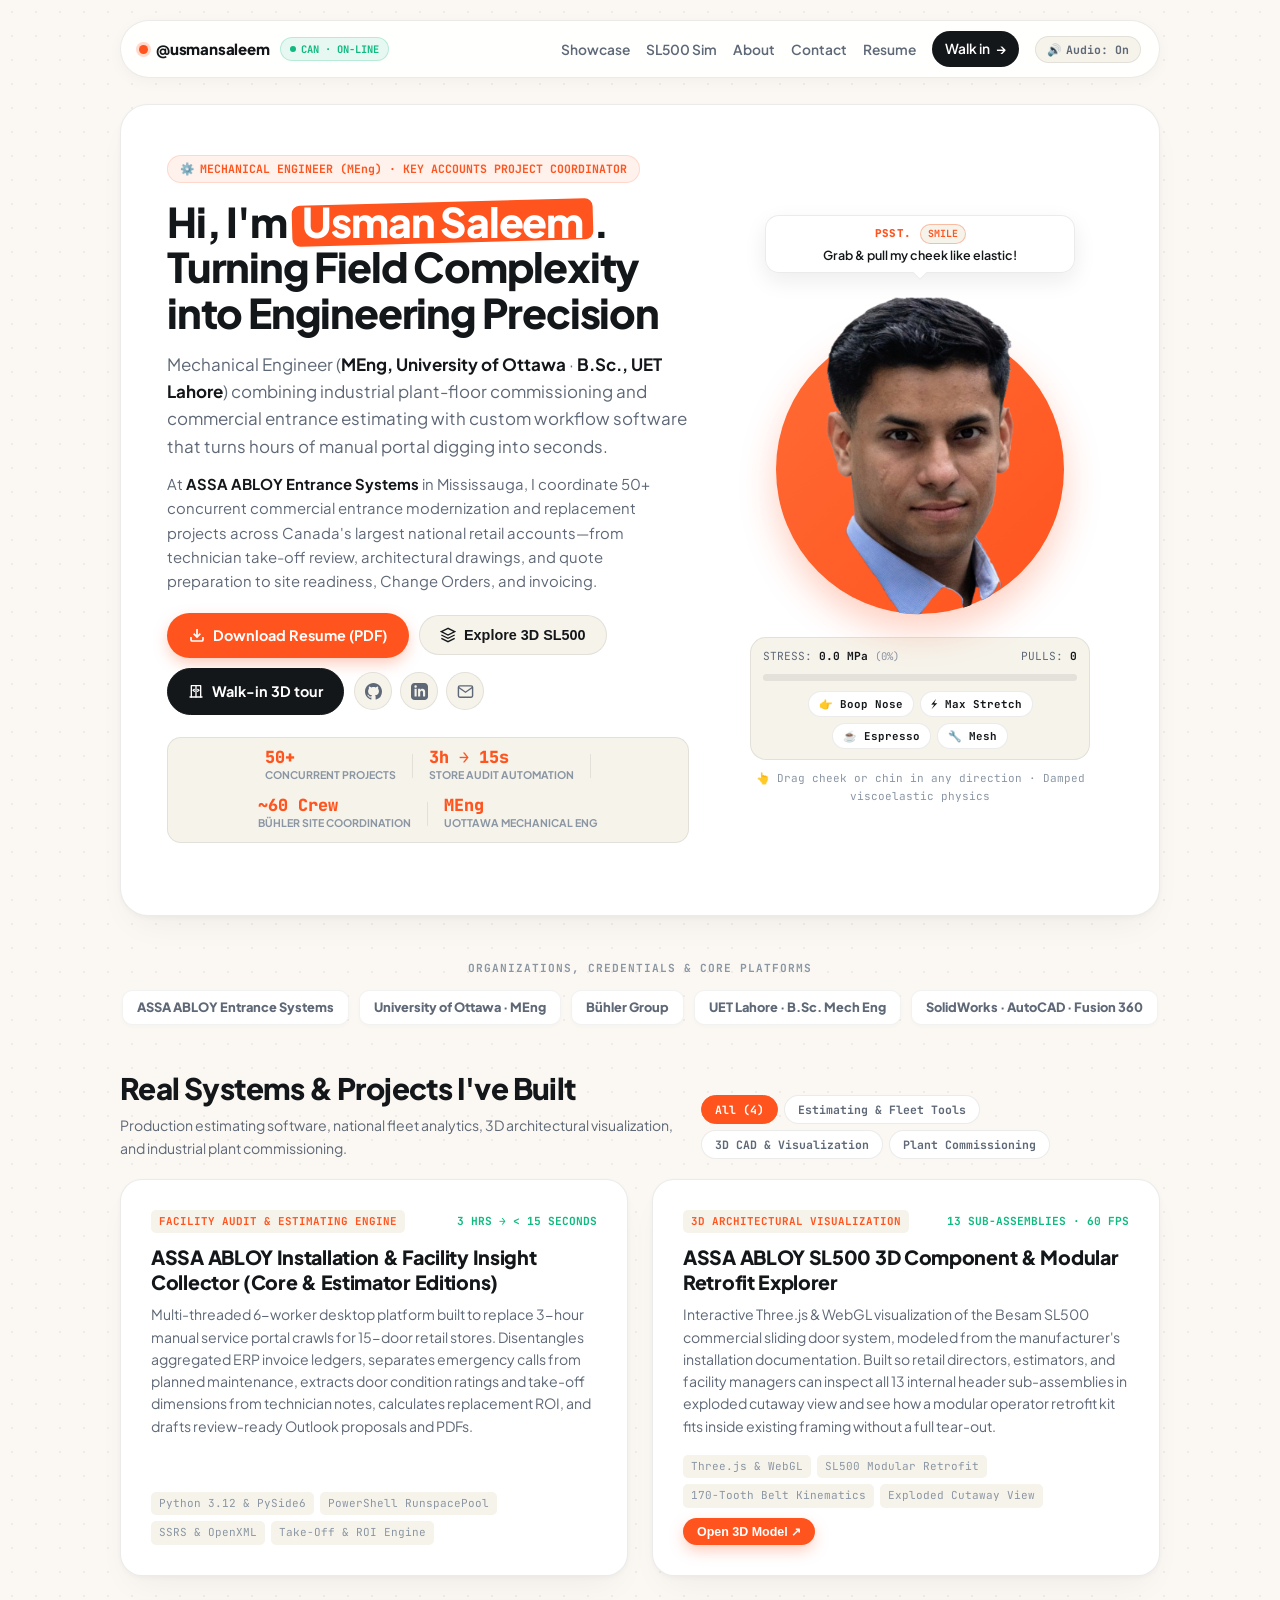
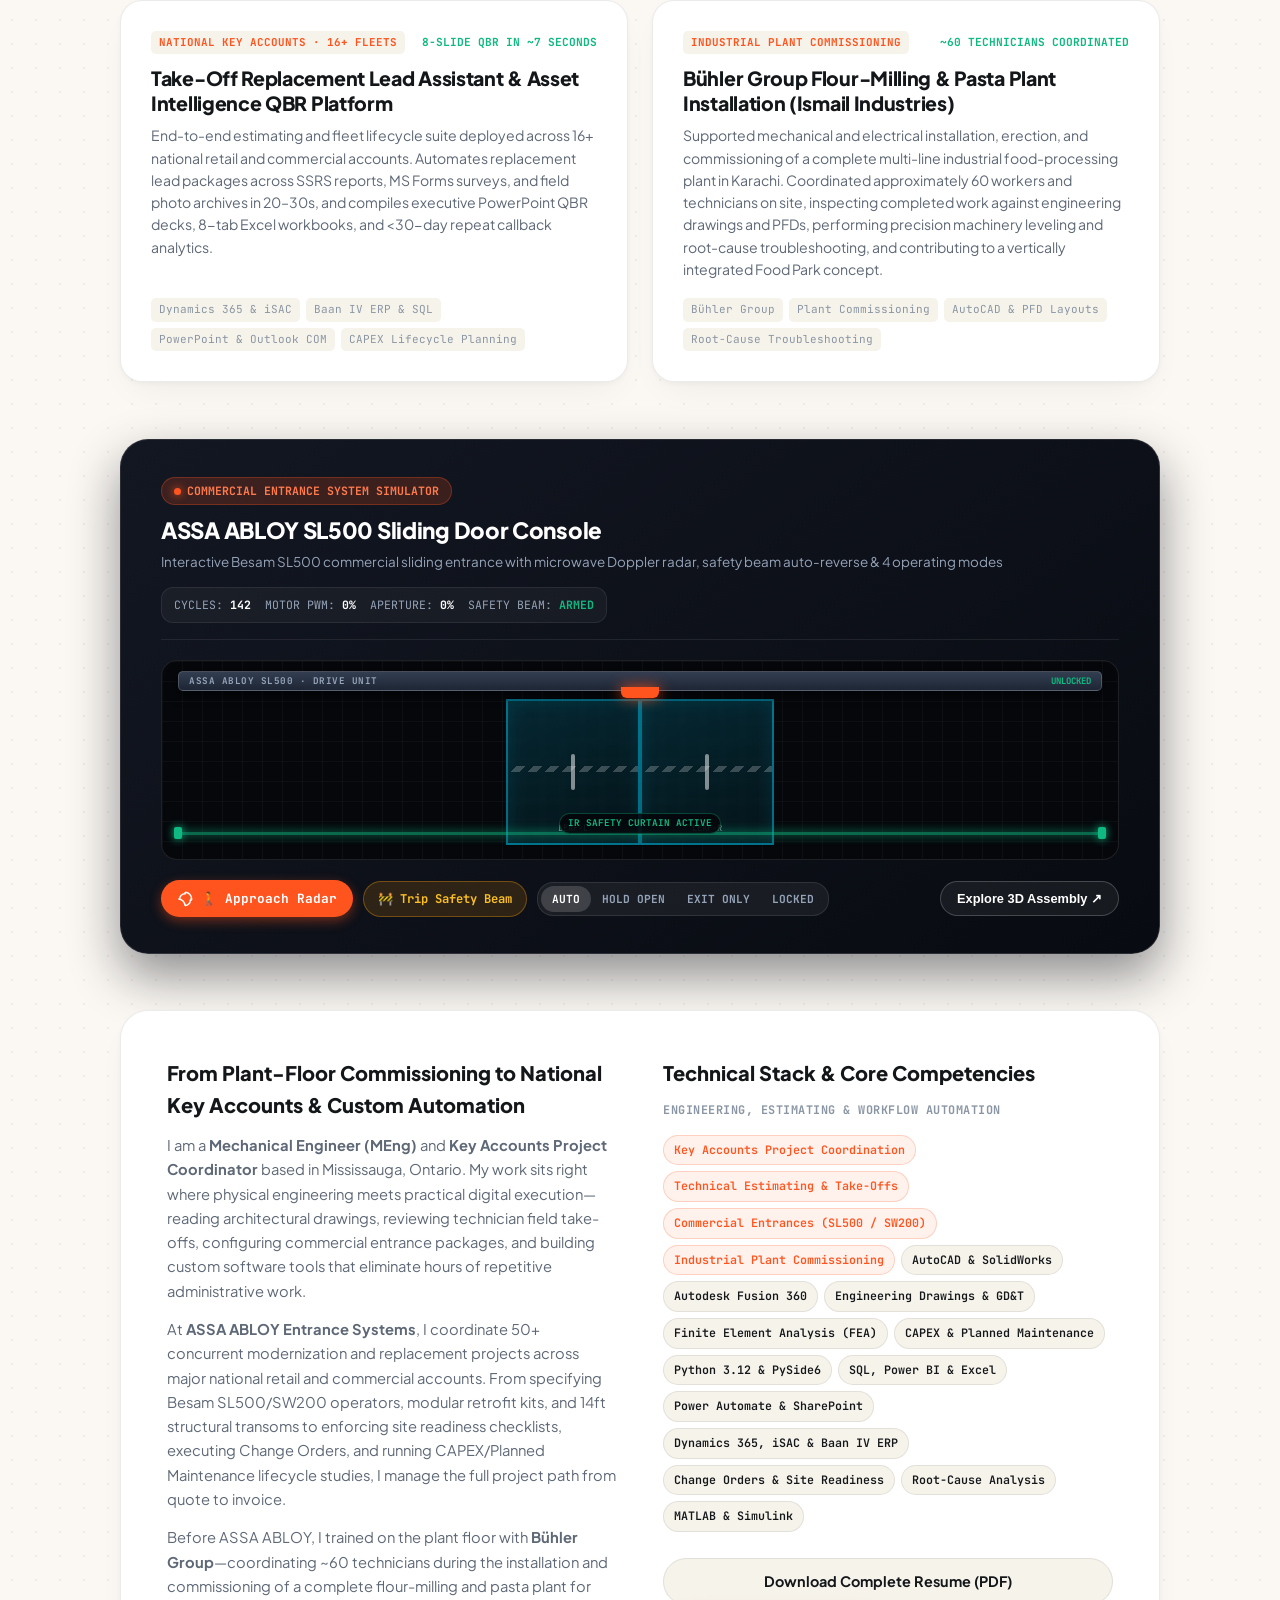
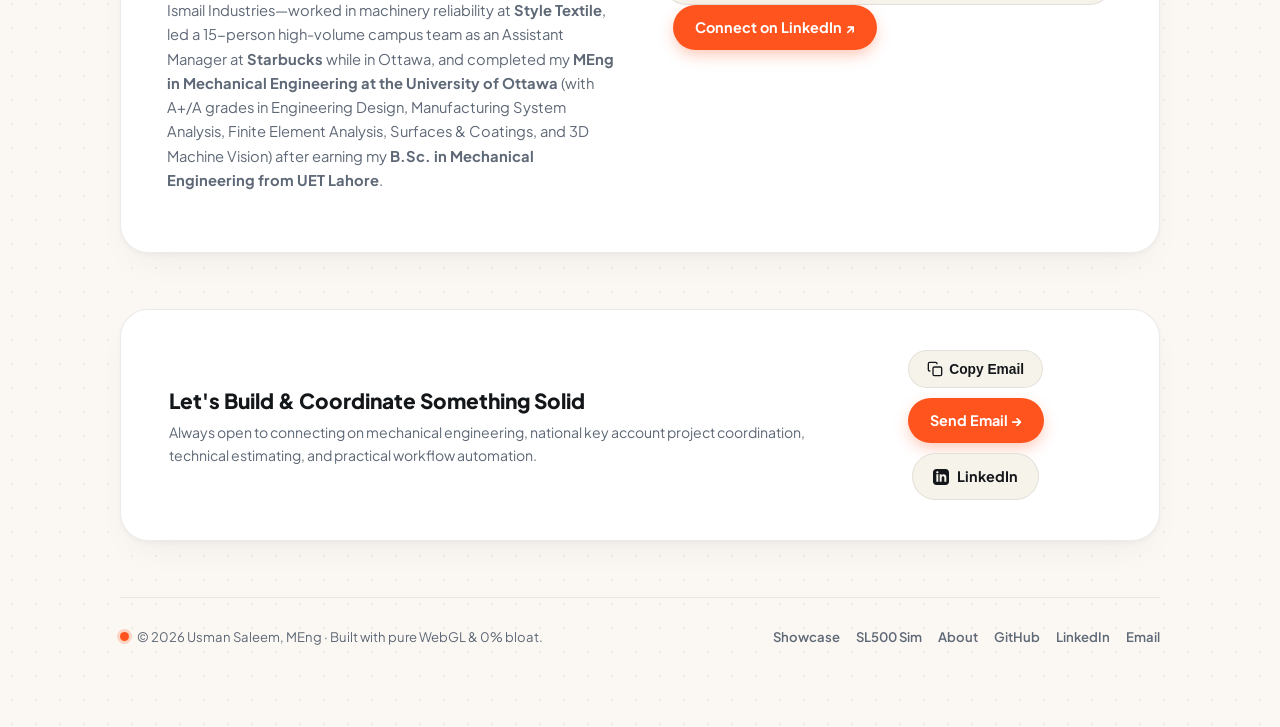
==== commit d28276f0: "Add the walk-in 3D edition at /walk-in/ and link it from the nav and hero" ====
--- a/index.html
+++ b/index.html
@@ -60,6 +60,7 @@
           <li><a href="#about" class="nav-link">About</a></li>
           <li><a href="#contact" class="nav-link">Contact</a></li>
           <li><a href="assets/Usman_Saleem_MEng_Resume.pdf" download="Usman_Saleem_MEng_Resume.pdf" class="nav-link">Resume</a></li>
+          <li><a href="walk-in/" class="nav-link nav-walkin">Walk in <span aria-hidden="true">→</span></a></li>
           <li>
             <button id="sound-toggle" class="audio-toggle-btn" type="button" aria-pressed="true" title="Toggle rubber toy &amp; mechanical sound effects">
               <span class="sound-icon" aria-hidden="true">🔊</span>
@@ -138,6 +139,13 @@
               </svg>
               Explore 3D SL500
             </button>
+
+            <a href="walk-in/" class="btn-secondary btn-walkin">
+              <svg viewBox="0 0 24 24" width="16" height="16" fill="none" stroke="currentColor" stroke-width="2" stroke-linecap="round" stroke-linejoin="round" aria-hidden="true">
+                <path d="M3 21h18"></path><path d="M5 21V4h14v17"></path><path d="M12 4v17"></path><path d="M9.5 9.5 7.5 11l2 1.5"></path><path d="M14.5 9.5l2 1.5-2 1.5"></path>
+              </svg>
+              Walk-in 3D tour
+            </a>
 
             <div class="social-pills">
               <a href="https://github.com/UxmanX" target="_blank" rel="noopener" class="social-pill" title="GitHub (@UxmanX)" aria-label="GitHub">
--- a/css/style.css
+++ b/css/style.css
@@ -1869,3 +1869,24 @@
     font-size: clamp(2.3rem, 3.2vw, 2.75rem);
   }
 }
+
+/* Walk-in 3D tour entry points (/walk-in/) */
+.nav-link.nav-walkin {
+  display: inline-flex;
+  align-items: center;
+  gap: 6px;
+  padding: 7px 13px;
+  border-radius: var(--radius-pill);
+  background: var(--text-main);
+  color: #fff;
+}
+.nav-link.nav-walkin:hover { background: var(--brand-orange); color: #fff; }
+.btn-secondary.btn-walkin {
+  background-color: var(--text-main);
+  border-color: var(--text-main);
+  color: #fff;
+}
+.btn-secondary.btn-walkin:hover { background-color: #2a2f35; border-color: #2a2f35; }
+@media (max-width: 640px) {
+  .site-nav.menu-open .nav-link.nav-walkin { display: block; margin-top: 4px; }
+}
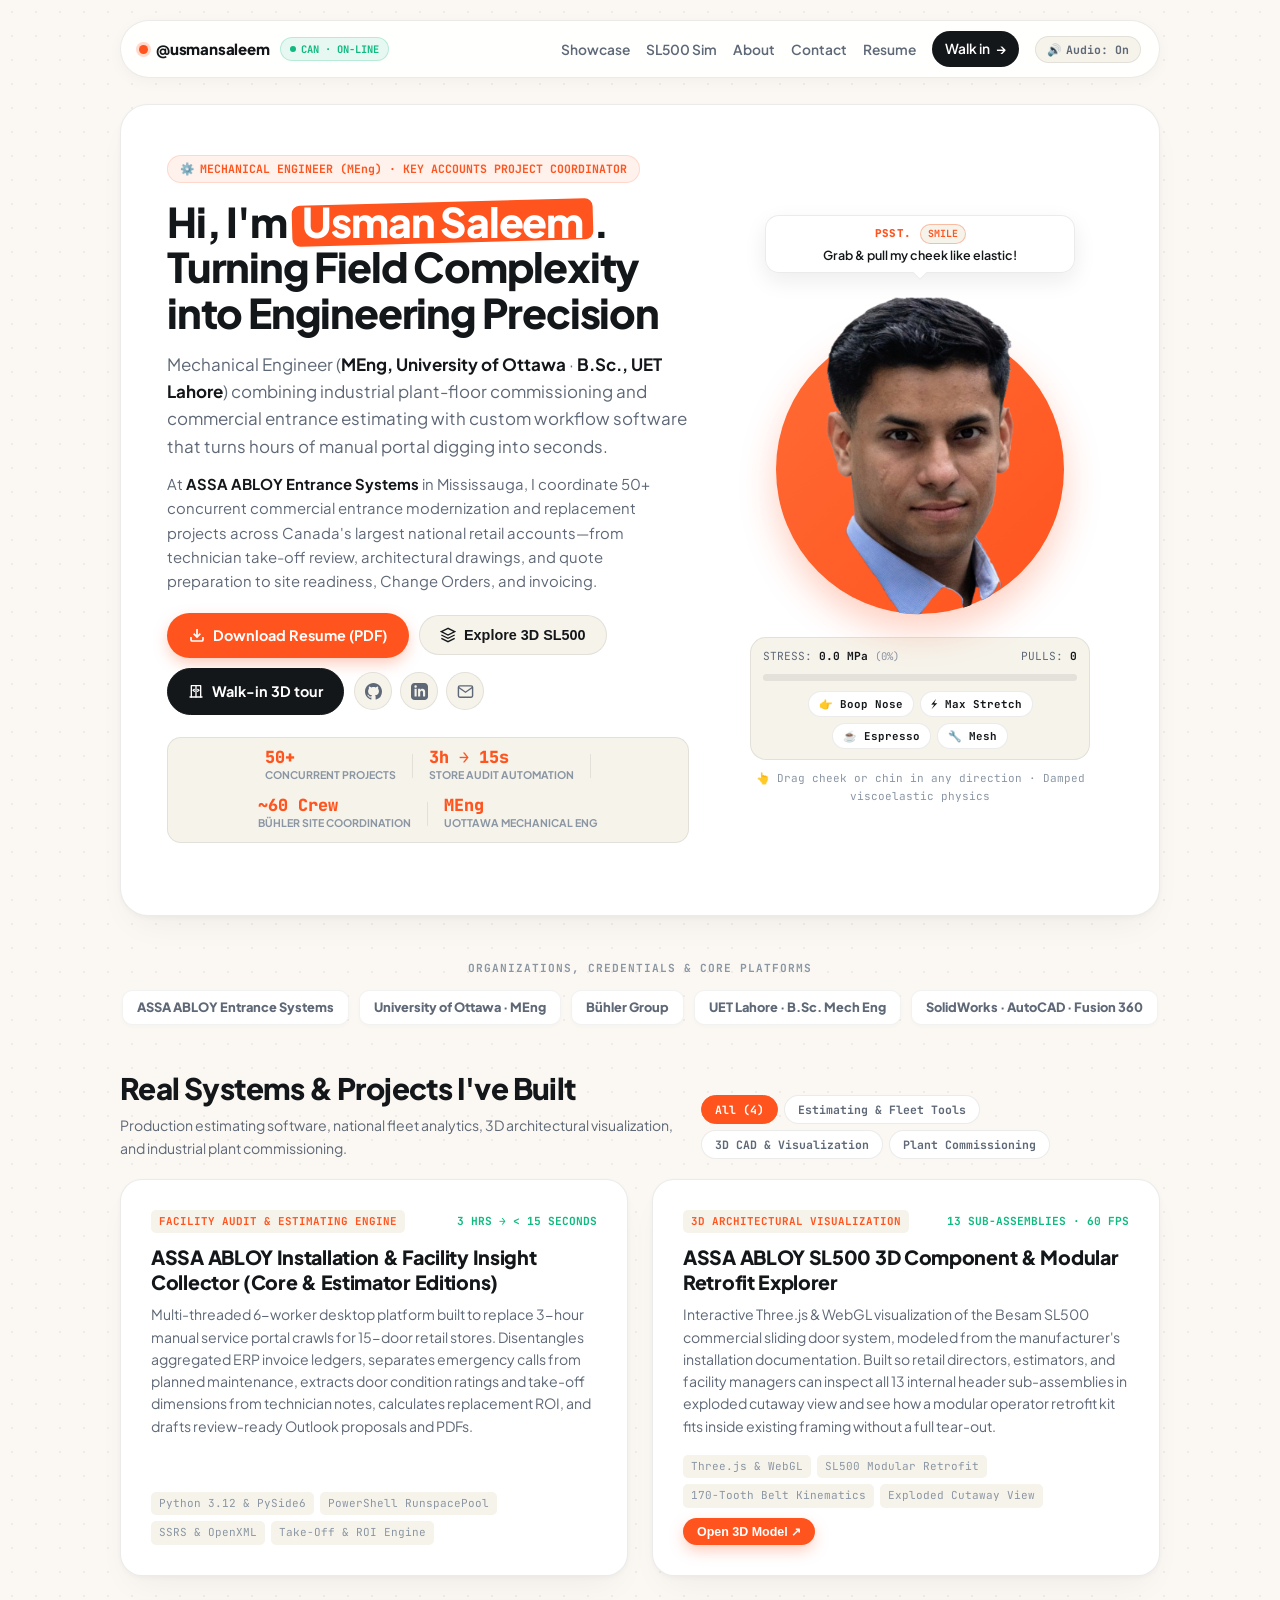
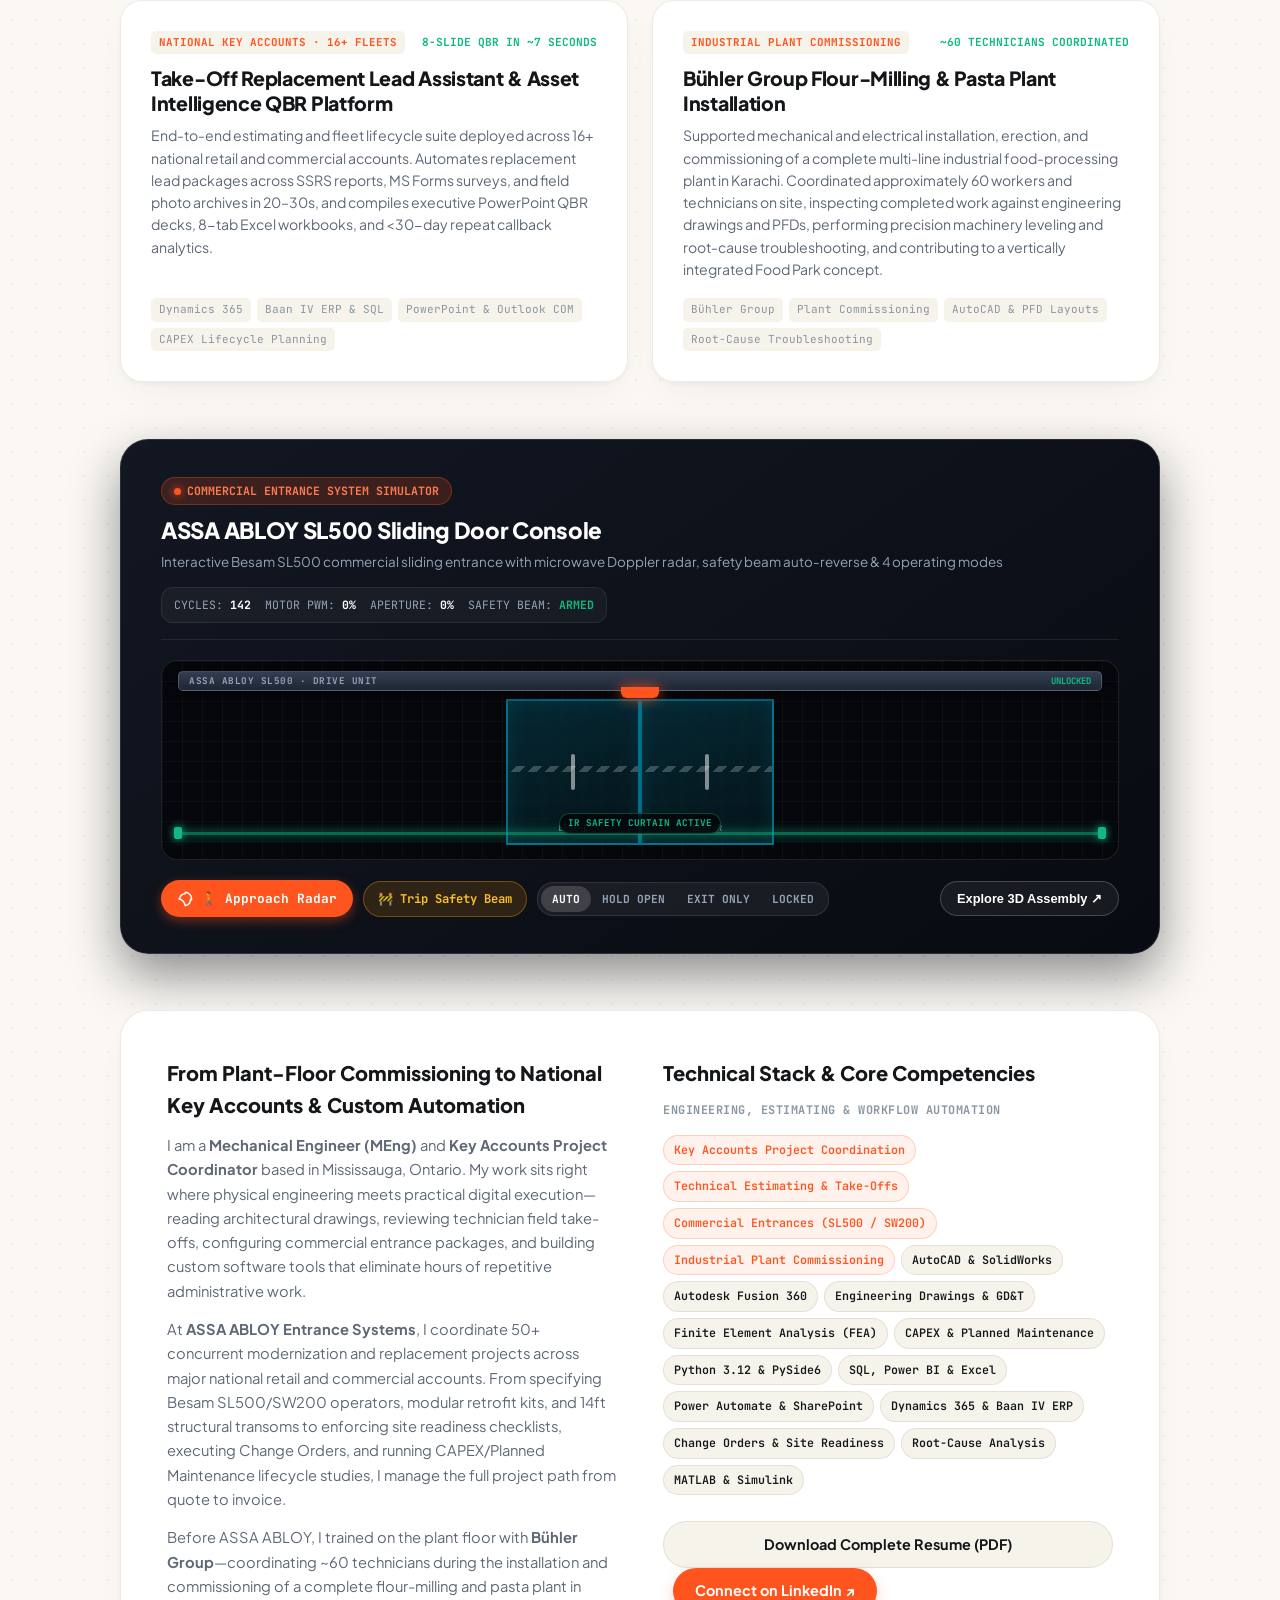
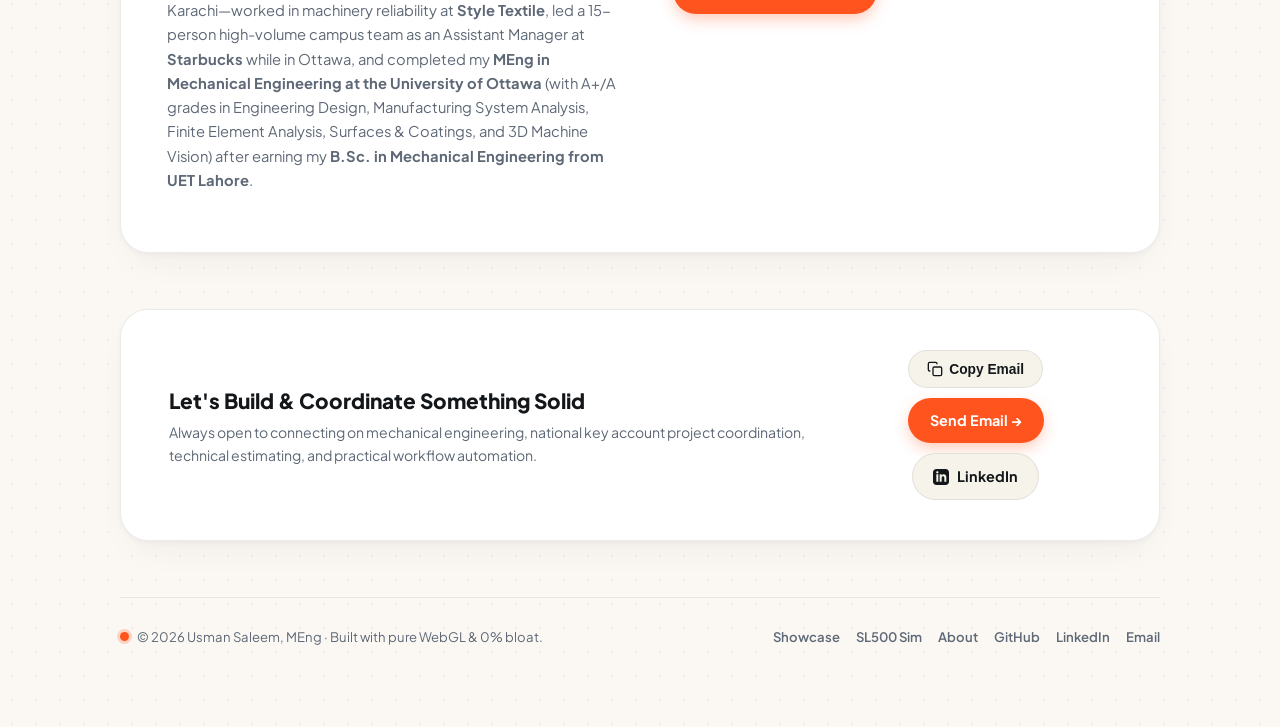
==== commit fd260382: "Homepage: drop client and internal system names; add SEO basics Removes the plant client's name and " ====
--- a/index.html
+++ b/index.html
@@ -33,6 +33,9 @@
 
   <!-- Favicon Monogram -->
   <link rel="icon" type="image/svg+xml" href="data:image/svg+xml,<svg xmlns='http://www.w3.org/2000/svg' viewBox='0 0 100 100'><rect width='100' height='100' rx='24' fill='%23ff541e'/><text x='50' y='66' font-size='48' font-family='sans-serif' font-weight='900' fill='%23ffffff' text-anchor='middle'>US</text></svg>">
+  <script type="application/ld+json">
+  {"@context": "https://schema.org", "@type": "Person", "name": "Usman Saleem", "honorificSuffix": "MEng", "jobTitle": "Key Accounts Project Coordinator", "worksFor": {"@type": "Organization", "name": "ASSA ABLOY Entrance Systems"}, "alumniOf": [{"@type": "CollegeOrUniversity", "name": "University of Ottawa"}, {"@type": "CollegeOrUniversity", "name": "University of Engineering and Technology, Lahore"}], "address": {"@type": "PostalAddress", "addressLocality": "Mississauga", "addressRegion": "ON", "addressCountry": "CA"}, "url": "https://usmansaleem.me/", "image": "https://usmansaleem.me/assets/og-image.jpg", "sameAs": ["https://www.linkedin.com/in/usmansal", "https://github.com/UxmanX"], "knowsAbout": ["Mechanical engineering", "Project coordination", "Automatic entrance systems", "Plant installation and commissioning", "Workflow automation"]}
+  </script>
 </head>
 <body>
 
@@ -187,7 +190,7 @@
             <div class="plush" id="usman-plush" data-frame="circle">
               <div class="plush-frame"></div>
               <!-- Fallback photo shown until WebGL initializes or if unavailable -->
-              <img src="assets/usman_smile.webp" alt="Usman Saleem, MEng" draggable="false" style="display: none;">
+              <img src="assets/usman_smile.webp" alt="Usman Saleem, MEng" draggable="false" crossorigin="anonymous" decoding="async" style="display: none;">
               <canvas role="img" aria-label="Interactive 3D elastic face of Usman Saleem"></canvas>
               <button type="button" class="plush-hit" aria-label="Grab, poke, or stretch Usman's face"></button>
 
@@ -334,7 +337,7 @@
             </div>
             <div class="project-footer">
               <div class="project-tags">
-                <span class="project-tag">Dynamics 365 &amp; iSAC</span>
+                <span class="project-tag">Dynamics 365</span>
                 <span class="project-tag">Baan IV ERP &amp; SQL</span>
                 <span class="project-tag">PowerPoint &amp; Outlook COM</span>
                 <span class="project-tag">CAPEX Lifecycle Planning</span>
@@ -350,7 +353,7 @@
                 <span class="project-metric">~60 TECHNICIANS COORDINATED</span>
               </div>
               <h3 class="project-title">
-                Bühler Group Flour-Milling &amp; Pasta Plant Installation (Ismail Industries)
+                Bühler Group Flour-Milling &amp; Pasta Plant Installation
               </h3>
               <p class="project-desc">
                 Supported mechanical and electrical installation, erection, and commissioning of a complete multi-line industrial food-processing plant in Karachi. Coordinated approximately 60 workers and technicians on site, inspecting completed work against engineering drawings and PFDs, performing precision machinery leveling and root-cause troubleshooting, and contributing to a vertically integrated Food Park concept.
@@ -472,7 +475,7 @@
             At <strong>ASSA ABLOY Entrance Systems</strong>, I coordinate 50+ concurrent modernization and replacement projects across major national retail and commercial accounts. From specifying Besam SL500/SW200 operators, modular retrofit kits, and 14ft structural transoms to enforcing site readiness checklists, executing Change Orders, and running CAPEX/Planned Maintenance lifecycle studies, I manage the full project path from quote to invoice.
           </p>
           <p>
-            Before ASSA ABLOY, I trained on the plant floor with <strong>Bühler Group</strong>—coordinating ~60 technicians during the installation and commissioning of a complete flour-milling and pasta plant for Ismail Industries—worked in machinery reliability at <strong>Style Textile</strong>, led a 15-person high-volume campus team as an Assistant Manager at <strong>Starbucks</strong> while in Ottawa, and completed my <strong>MEng in Mechanical Engineering at the University of Ottawa</strong> (with A+/A grades in Engineering Design, Manufacturing System Analysis, Finite Element Analysis, Surfaces &amp; Coatings, and 3D Machine Vision) after earning my <strong>B.Sc. in Mechanical Engineering from UET Lahore</strong>.
+            Before ASSA ABLOY, I trained on the plant floor with <strong>Bühler Group</strong>—coordinating ~60 technicians during the installation and commissioning of a complete flour-milling and pasta plant in Karachi—worked in machinery reliability at <strong>Style Textile</strong>, led a 15-person high-volume campus team as an Assistant Manager at <strong>Starbucks</strong> while in Ottawa, and completed my <strong>MEng in Mechanical Engineering at the University of Ottawa</strong> (with A+/A grades in Engineering Design, Manufacturing System Analysis, Finite Element Analysis, Surfaces &amp; Coatings, and 3D Machine Vision) after earning my <strong>B.Sc. in Mechanical Engineering from UET Lahore</strong>.
           </p>
         </div>
 
@@ -493,7 +496,7 @@
             <span class="skill-pill">Python 3.12 &amp; PySide6</span>
             <span class="skill-pill">SQL, Power BI &amp; Excel</span>
             <span class="skill-pill">Power Automate &amp; SharePoint</span>
-            <span class="skill-pill">Dynamics 365, iSAC &amp; Baan IV ERP</span>
+            <span class="skill-pill">Dynamics 365 &amp; Baan IV ERP</span>
             <span class="skill-pill">Change Orders &amp; Site Readiness</span>
             <span class="skill-pill">Root-Cause Analysis</span>
             <span class="skill-pill">MATLAB &amp; Simulink</span>
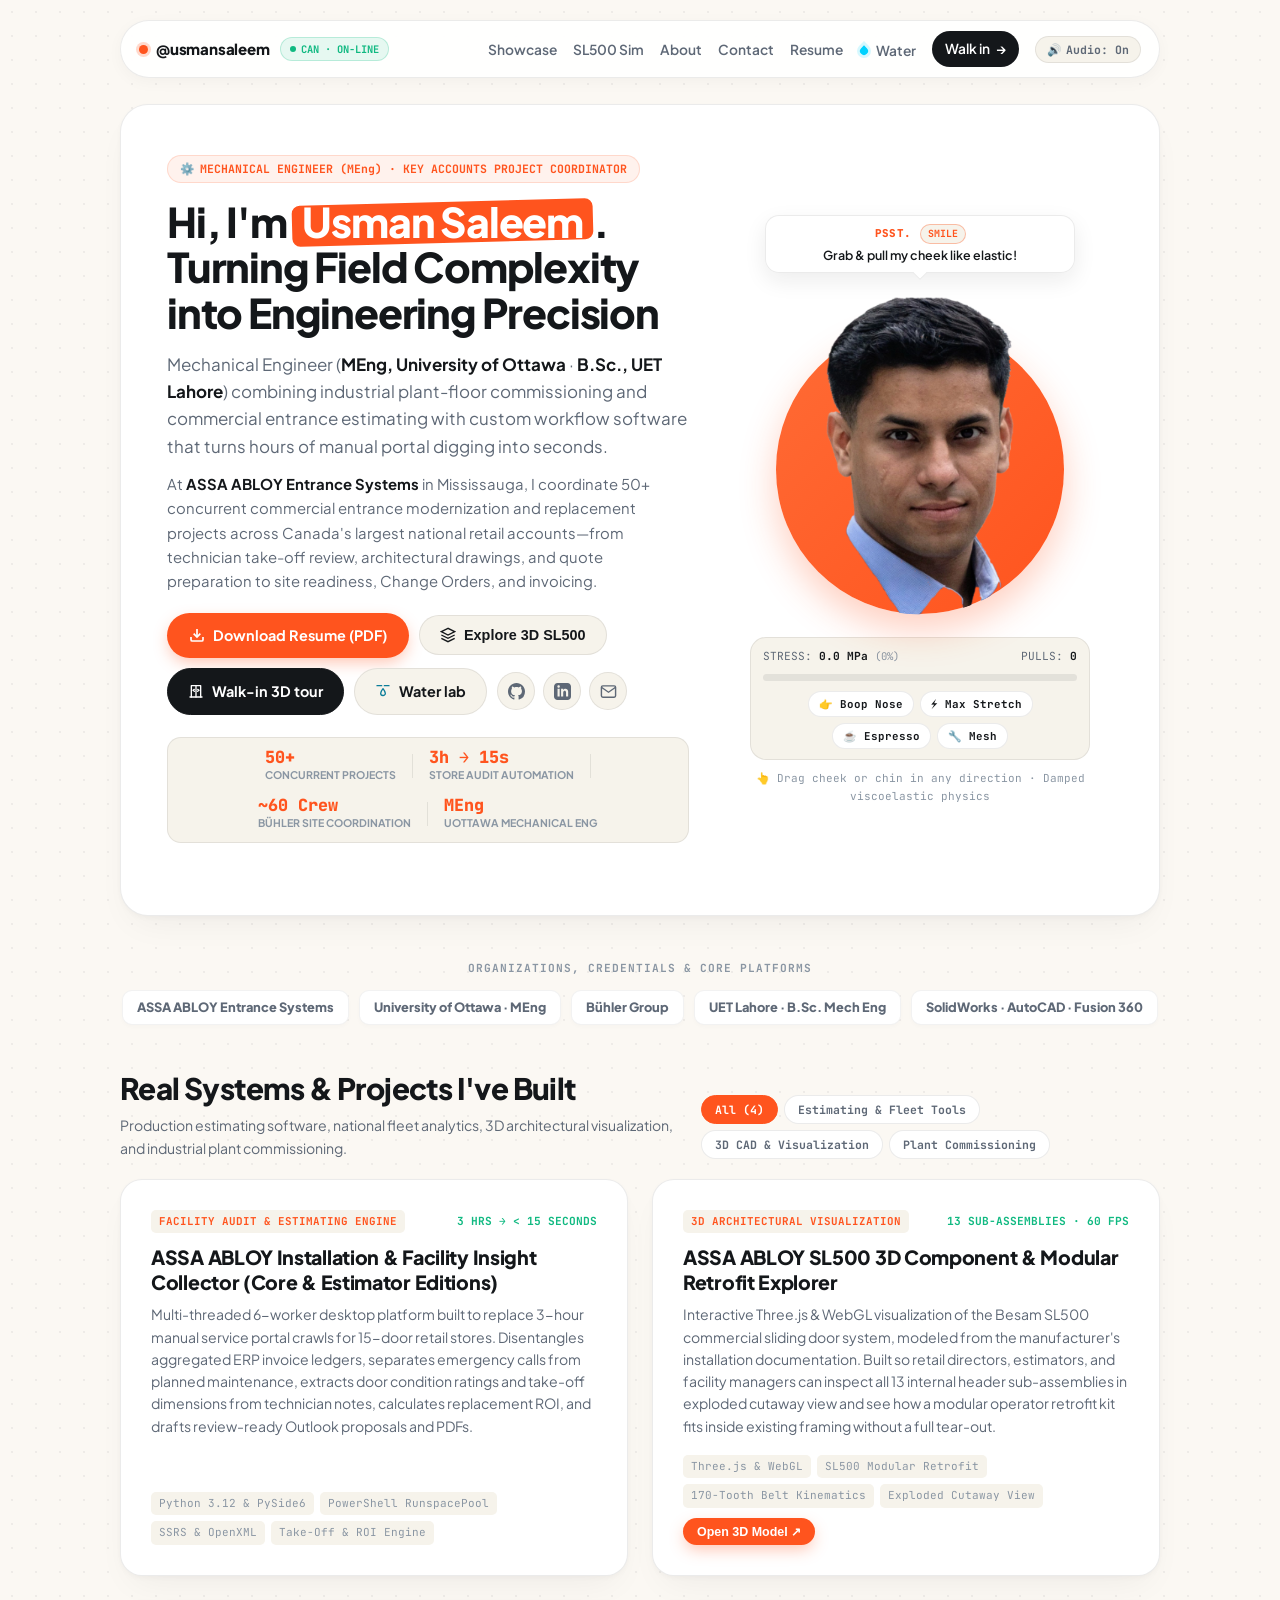
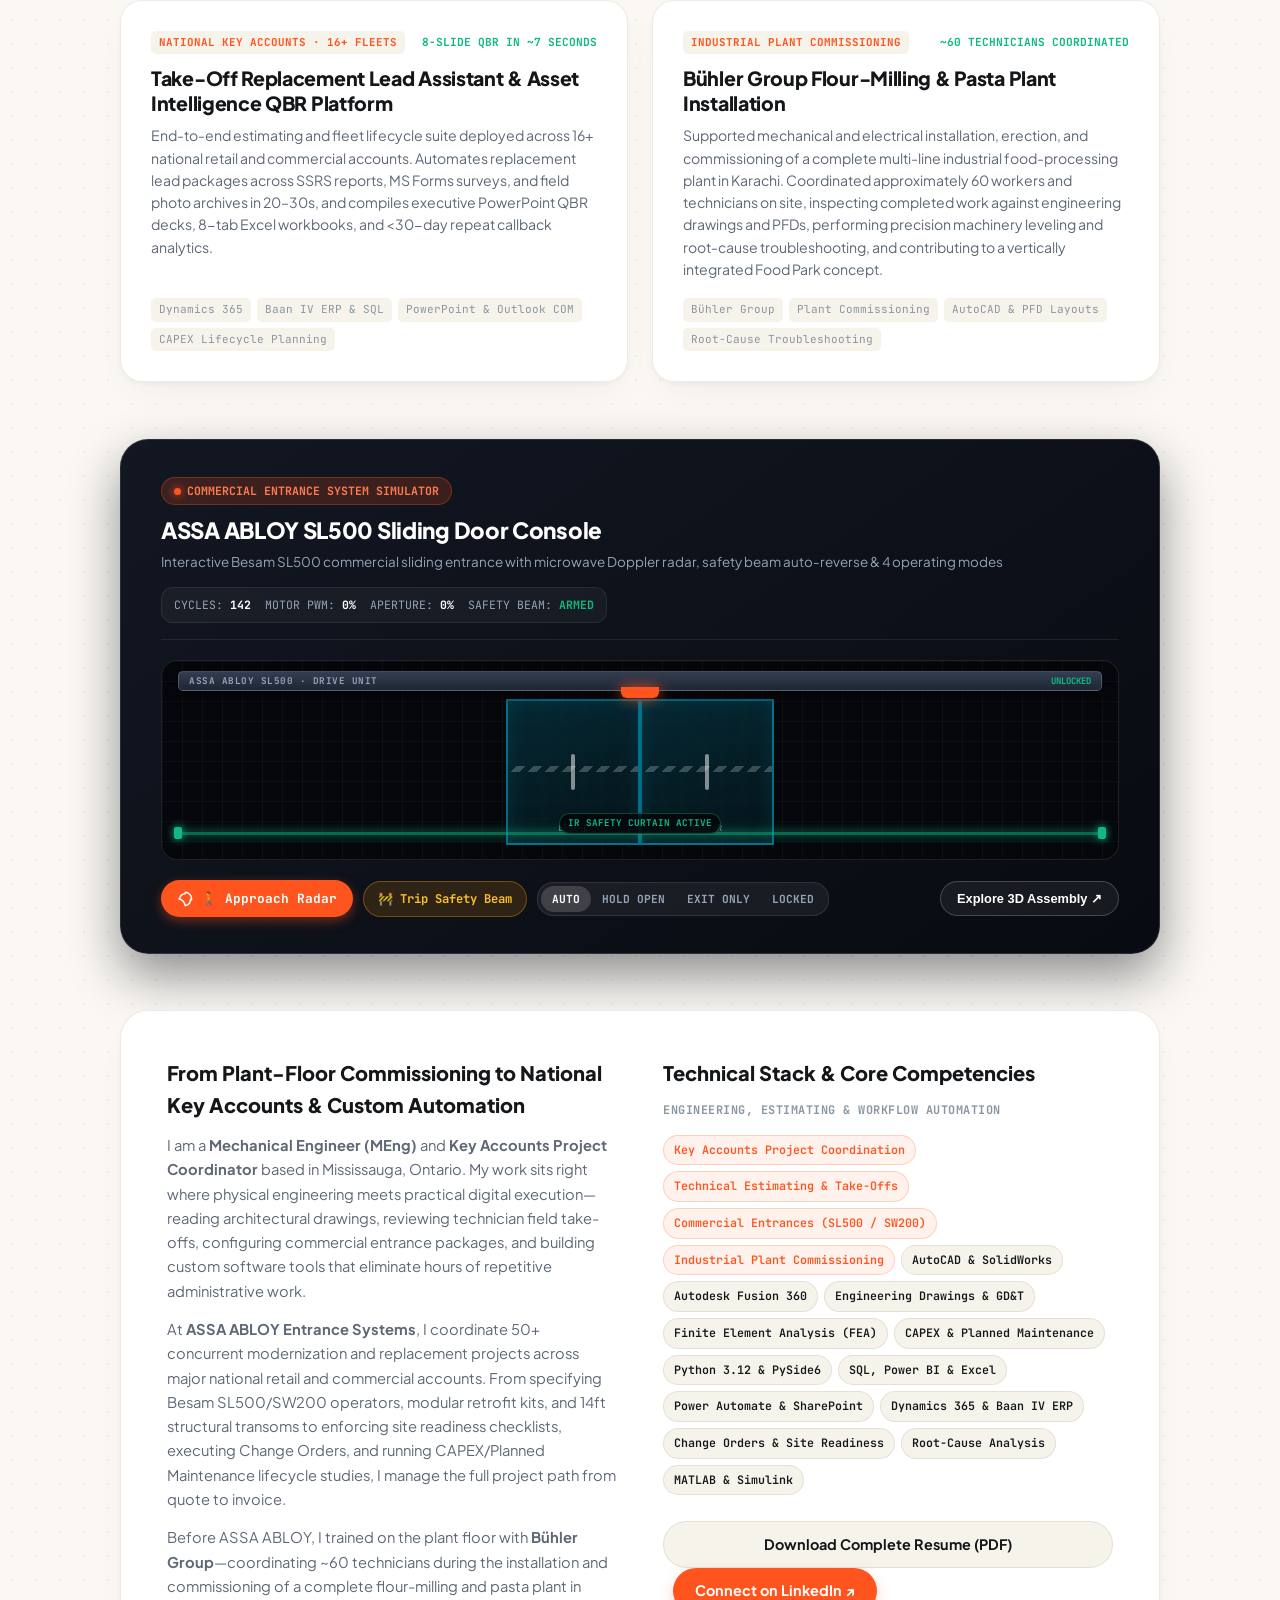
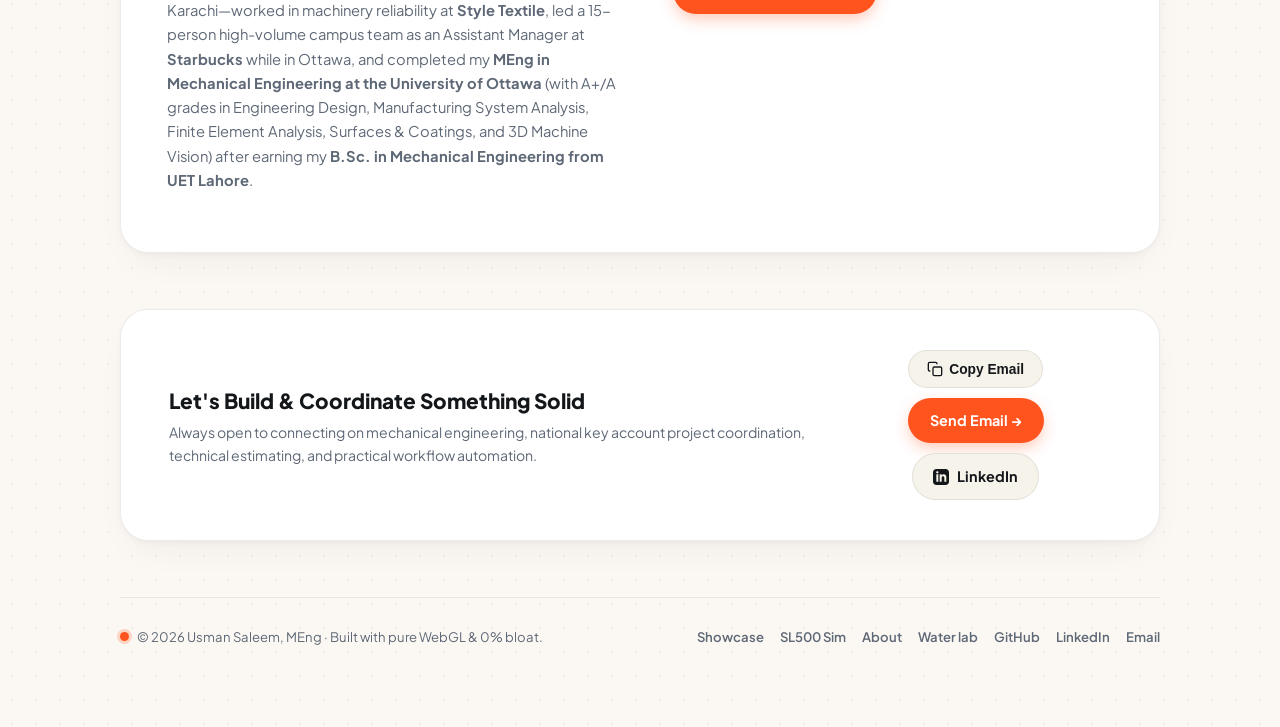
==== commit 69f1f243: "Add a water lab at /water/: open a sliding gate and real water runs the drawing A living hydraulic c" ====
--- a/index.html
+++ b/index.html
@@ -63,6 +63,7 @@
           <li><a href="#about" class="nav-link">About</a></li>
           <li><a href="#contact" class="nav-link">Contact</a></li>
           <li><a href="assets/Usman_Saleem_MEng_Resume.pdf" download="Usman_Saleem_MEng_Resume.pdf" class="nav-link">Resume</a></li>
+          <li><a href="water/" class="nav-link nav-water"><span class="nav-water-drop" aria-hidden="true"></span>Water</a></li>
           <li><a href="walk-in/" class="nav-link nav-walkin">Walk in <span aria-hidden="true">→</span></a></li>
           <li>
             <button id="sound-toggle" class="audio-toggle-btn" type="button" aria-pressed="true" title="Toggle rubber toy &amp; mechanical sound effects">
@@ -148,6 +149,13 @@
                 <path d="M3 21h18"></path><path d="M5 21V4h14v17"></path><path d="M12 4v17"></path><path d="M9.5 9.5 7.5 11l2 1.5"></path><path d="M14.5 9.5l2 1.5-2 1.5"></path>
               </svg>
               Walk-in 3D tour
+            </a>
+
+            <a href="water/" class="btn-secondary btn-water">
+              <svg viewBox="0 0 24 24" width="16" height="16" fill="none" stroke="currentColor" stroke-width="2" stroke-linecap="round" stroke-linejoin="round" aria-hidden="true">
+                <path d="M3 4h7M14 4h7"></path><path d="M12 8.5c-2.3 3-3.5 5.1-3.5 6.8a3.5 3.5 0 0 0 7 0c0-1.7-1.2-3.8-3.5-6.8z"></path>
+              </svg>
+              Water lab
             </a>
 
             <div class="social-pills">
@@ -556,6 +564,7 @@
         <li><a href="#showcase" class="footer-link">Showcase</a></li>
         <li><a href="#simulator" class="footer-link">SL500 Sim</a></li>
         <li><a href="#about" class="footer-link">About</a></li>
+        <li><a href="water/" class="footer-link">Water lab</a></li>
         <li><a href="https://github.com/UxmanX" target="_blank" rel="noopener" class="footer-link">GitHub</a></li>
         <li><a href="https://www.linkedin.com/in/usmansal" target="_blank" rel="noopener" class="footer-link">LinkedIn</a></li>
         <li><a href="mailto:usman.saleem@uottawa.ca" class="footer-link">Email</a></li>
--- a/css/style.css
+++ b/css/style.css
@@ -1890,3 +1890,9 @@
 @media (max-width: 640px) {
   .site-nav.menu-open .nav-link.nav-walkin { display: block; margin-top: 4px; }
 }
+
+/* Water lab entry points (/water/) */
+.nav-link.nav-water { display: inline-flex; align-items: center; gap: 0; }
+.nav-water-drop { display: inline-block; flex: none; vertical-align: 1px; margin: 0 8px 0 1px; width: 8px; height: 8px; border-radius: 50% 50% 50% 0; transform: rotate(135deg); background: var(--accent-cyan); box-shadow: 0 0 0 3px rgba(0, 210, 255, 0.16); }
+.btn-secondary.btn-water svg { color: #0b7d99; }
+.btn-secondary.btn-water:hover { border-color: rgba(0, 210, 255, 0.55); background-color: #eef9fc; }
